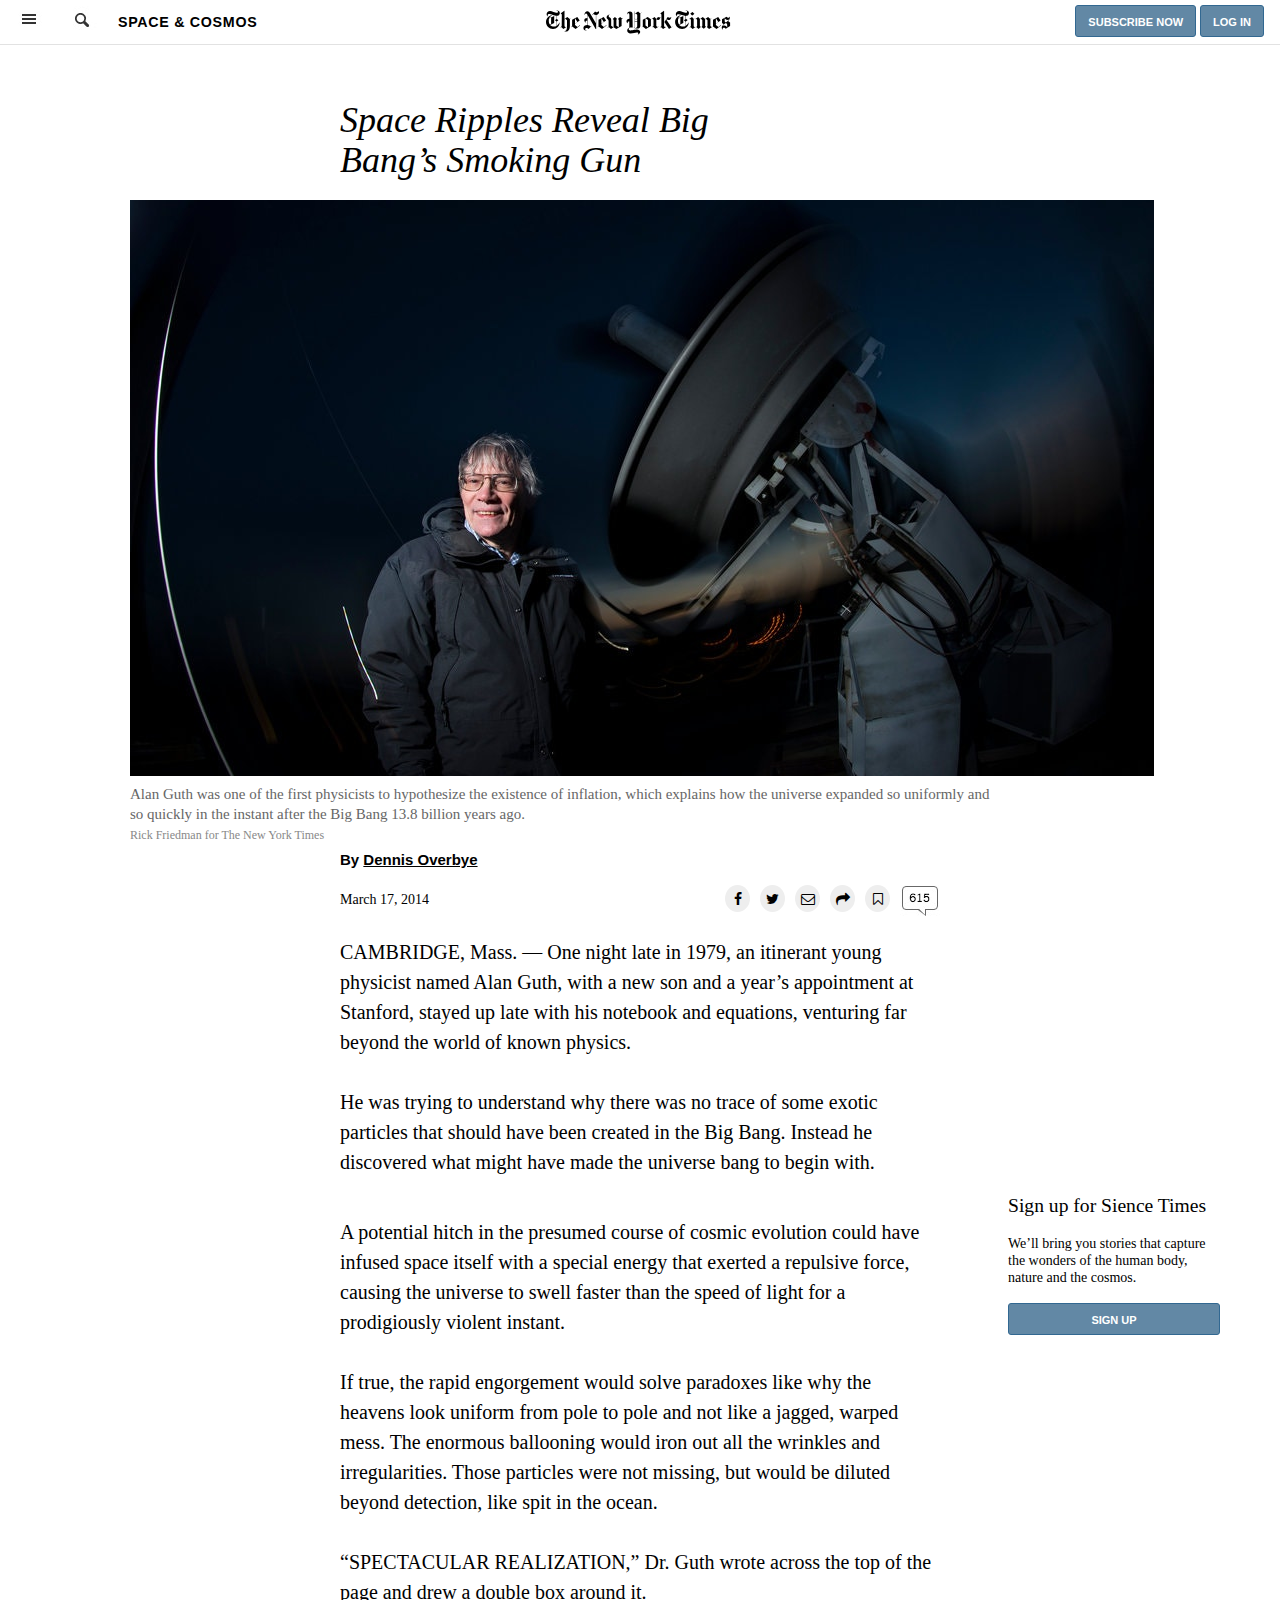
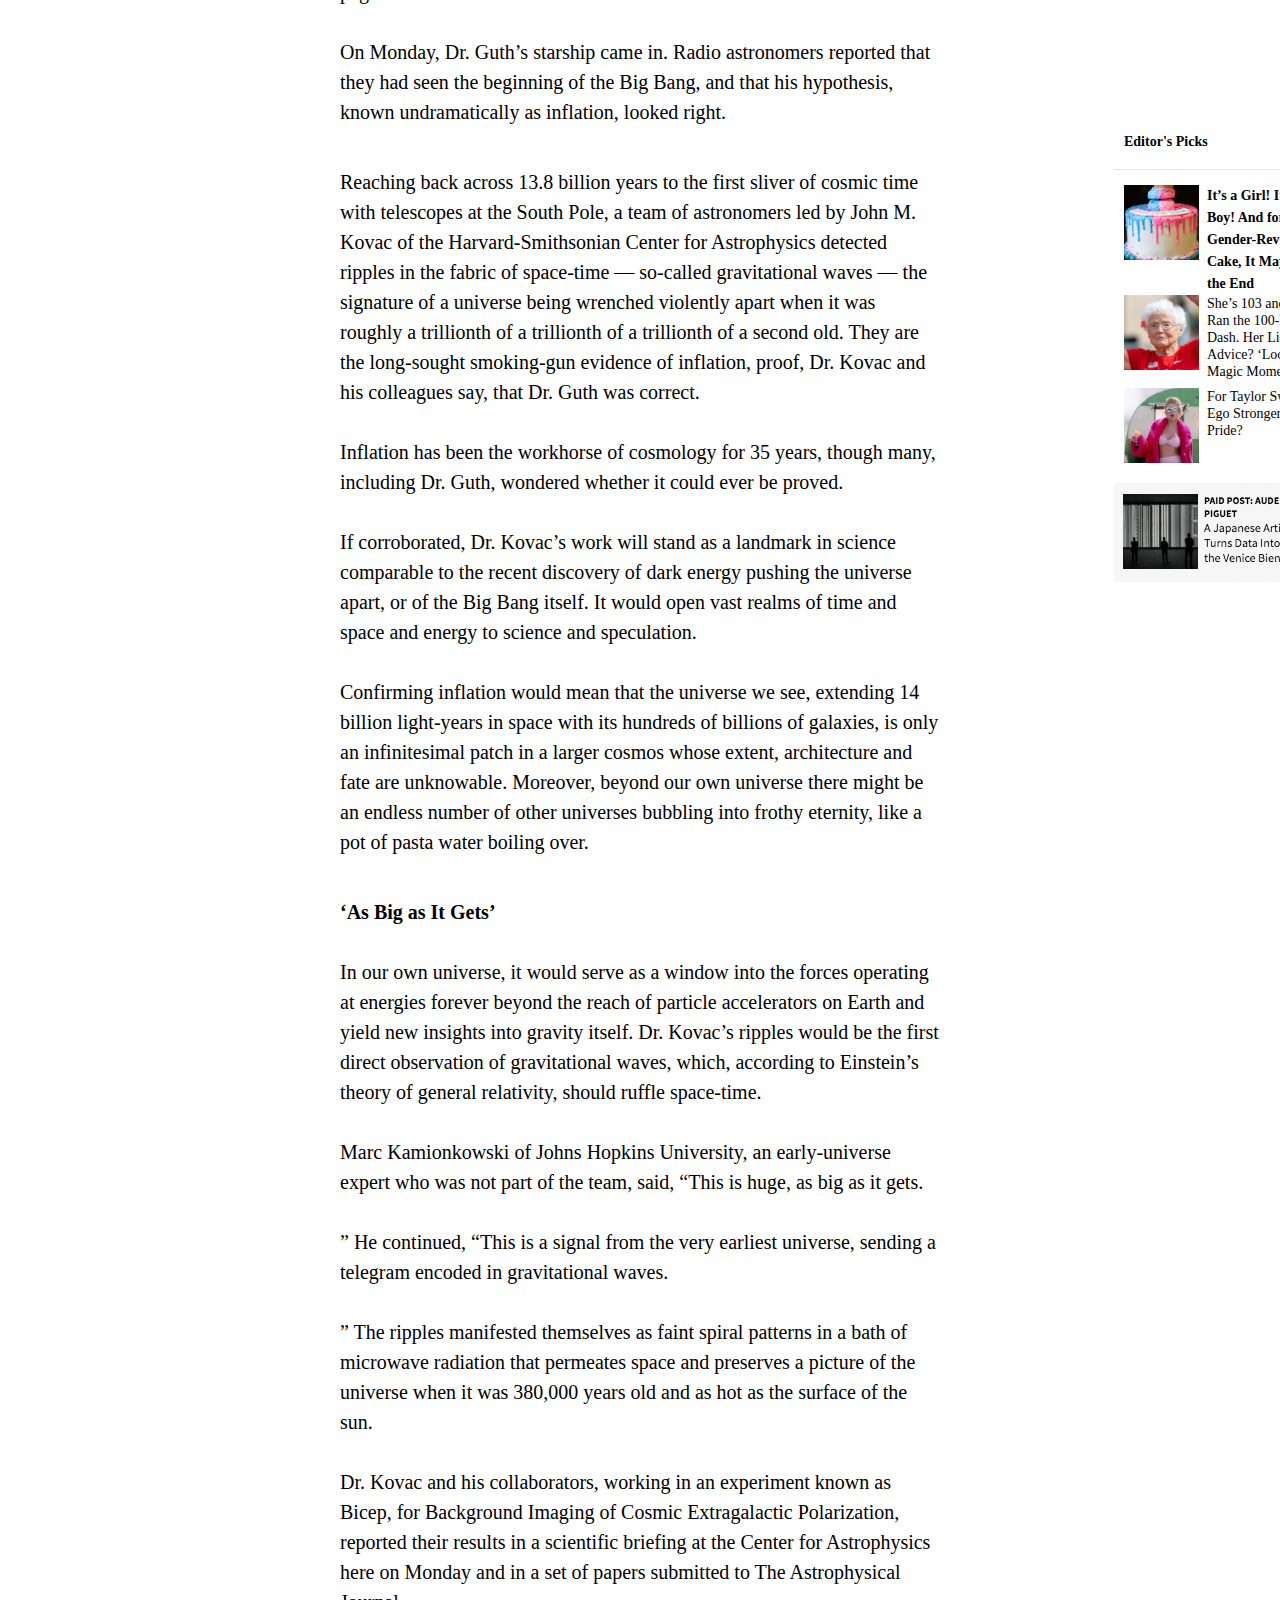
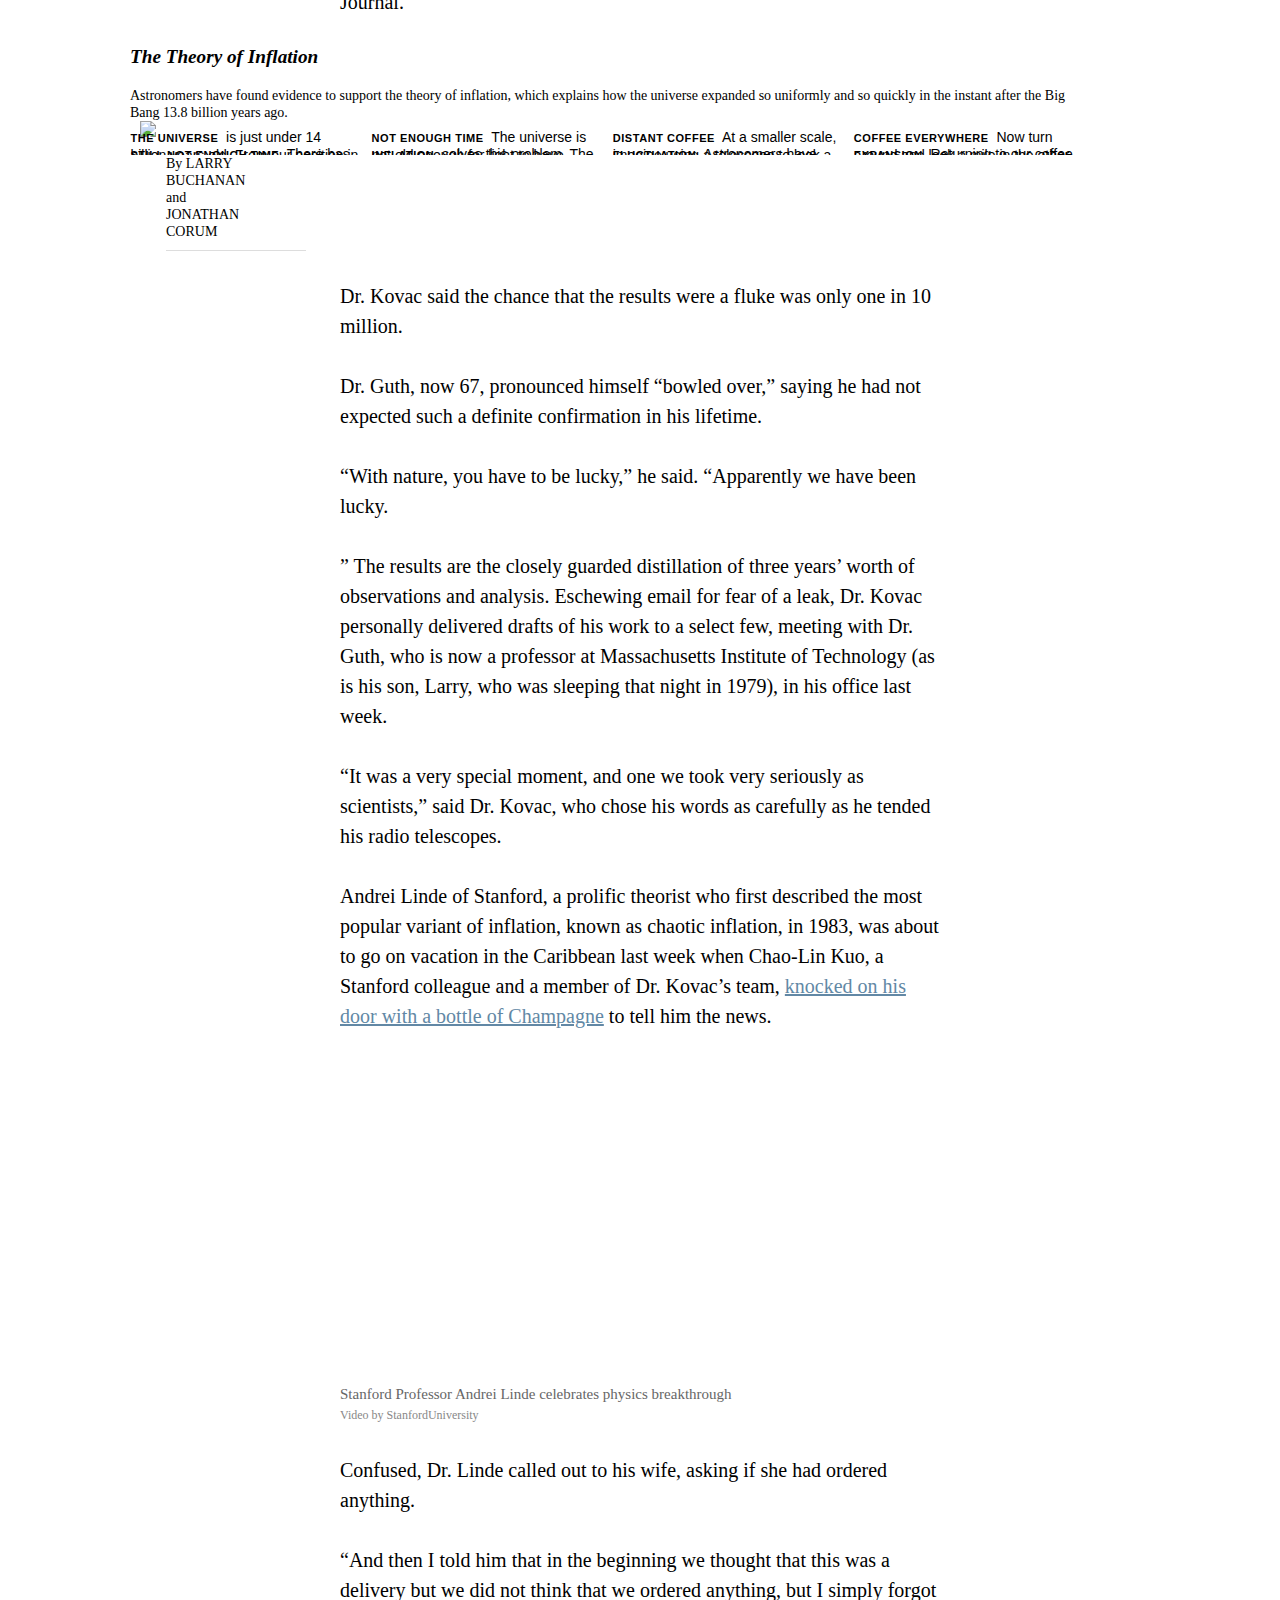
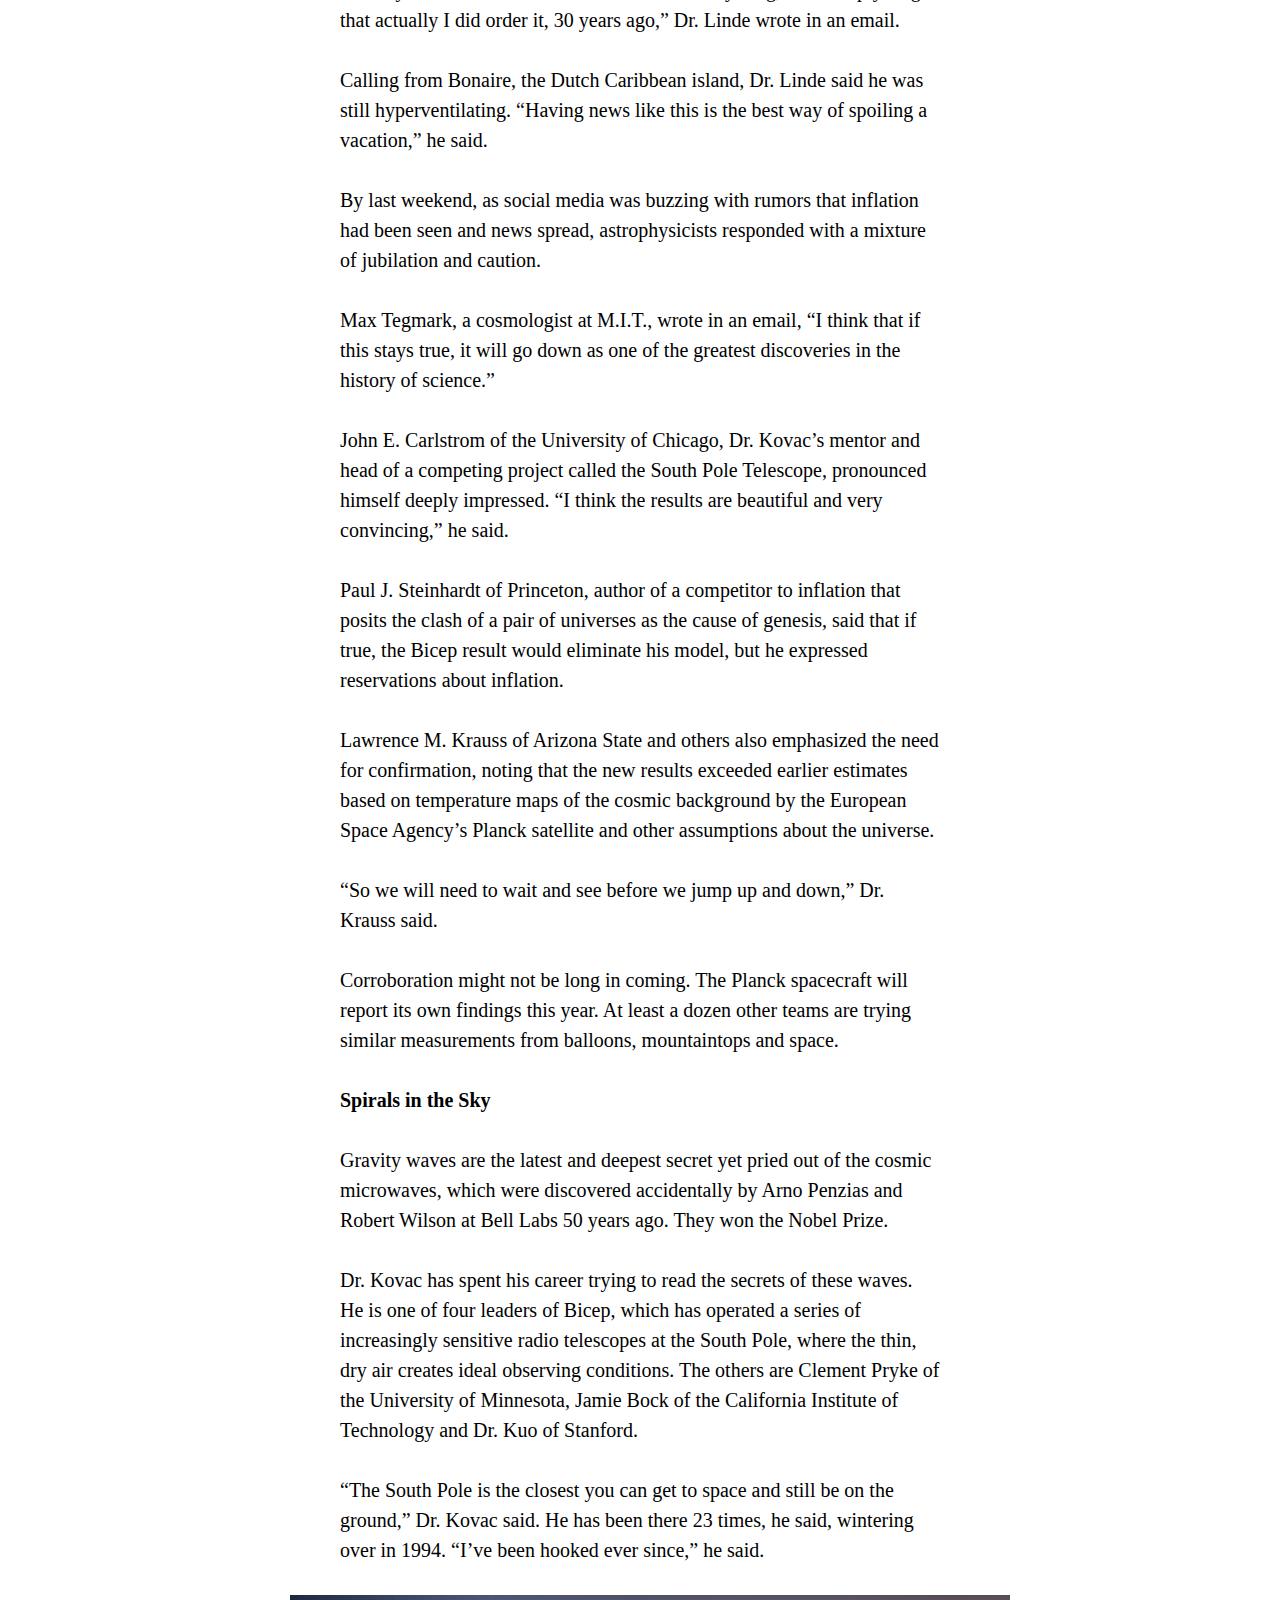
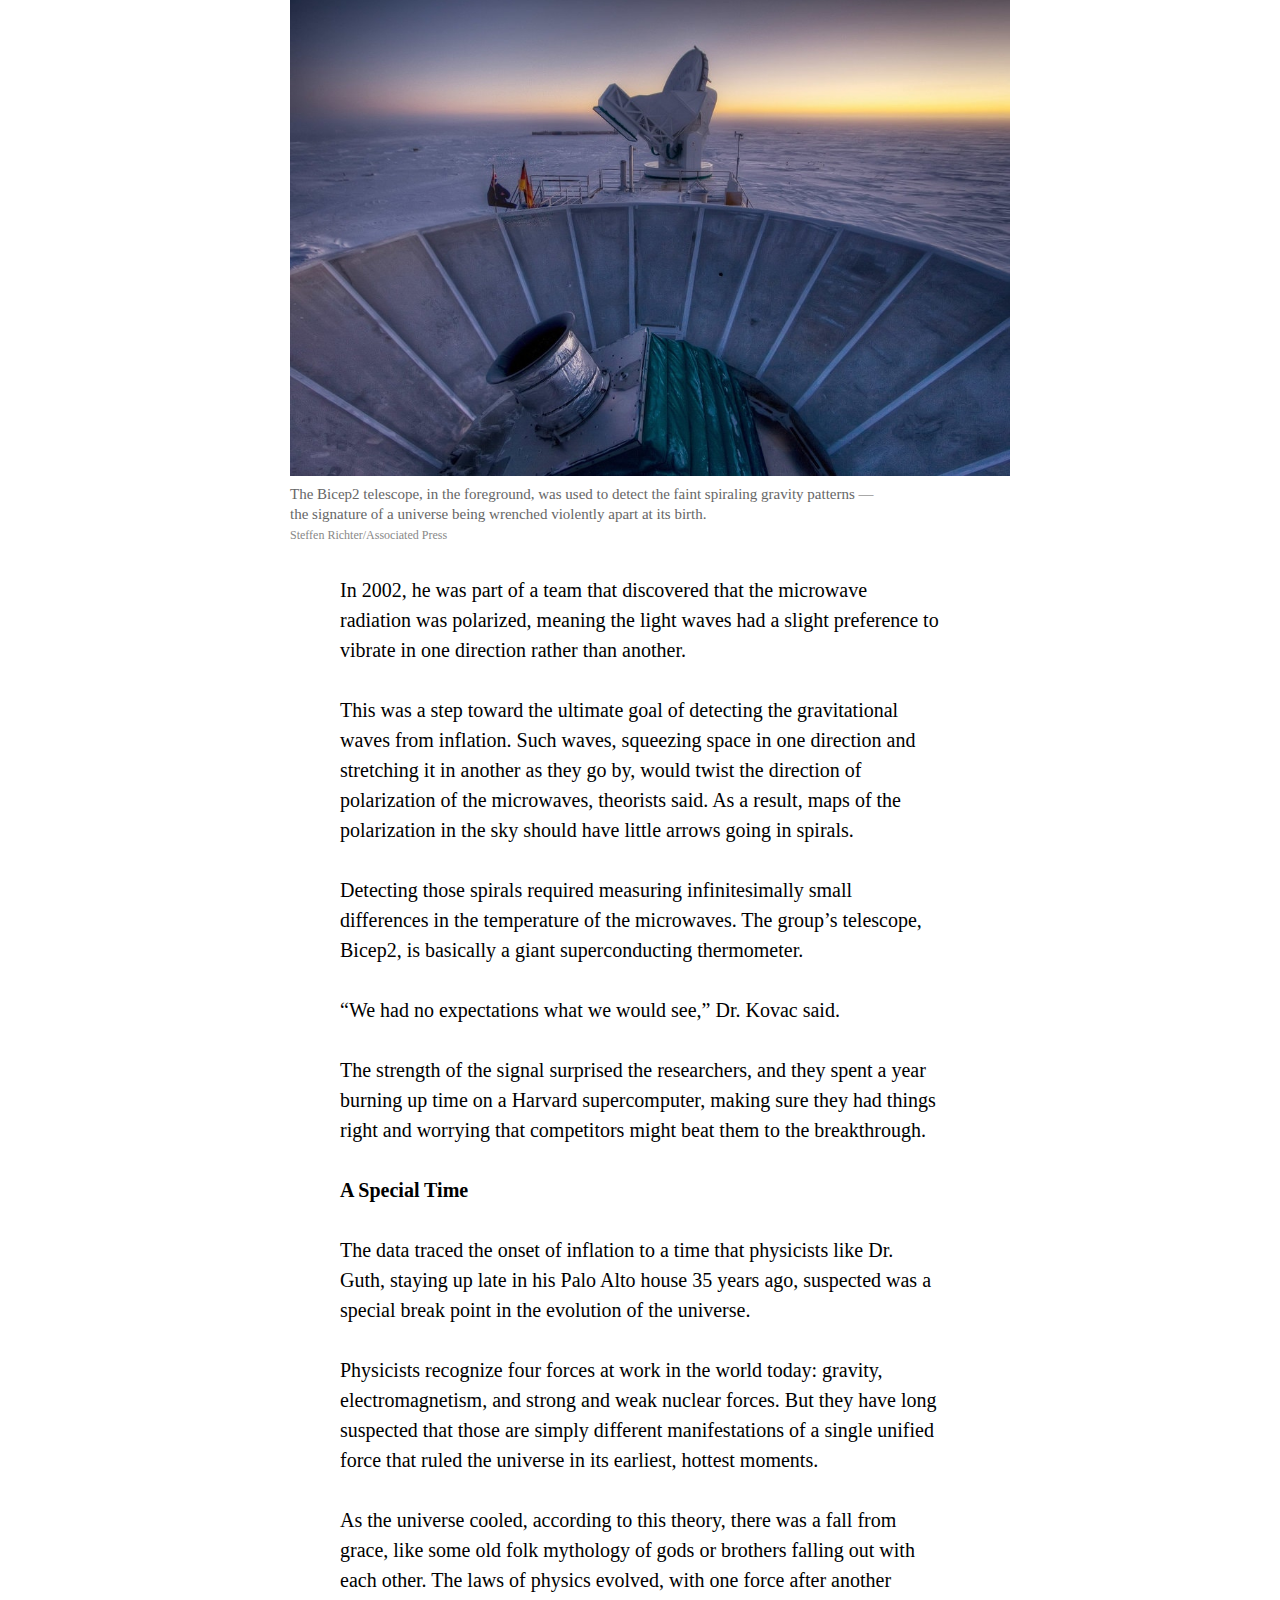
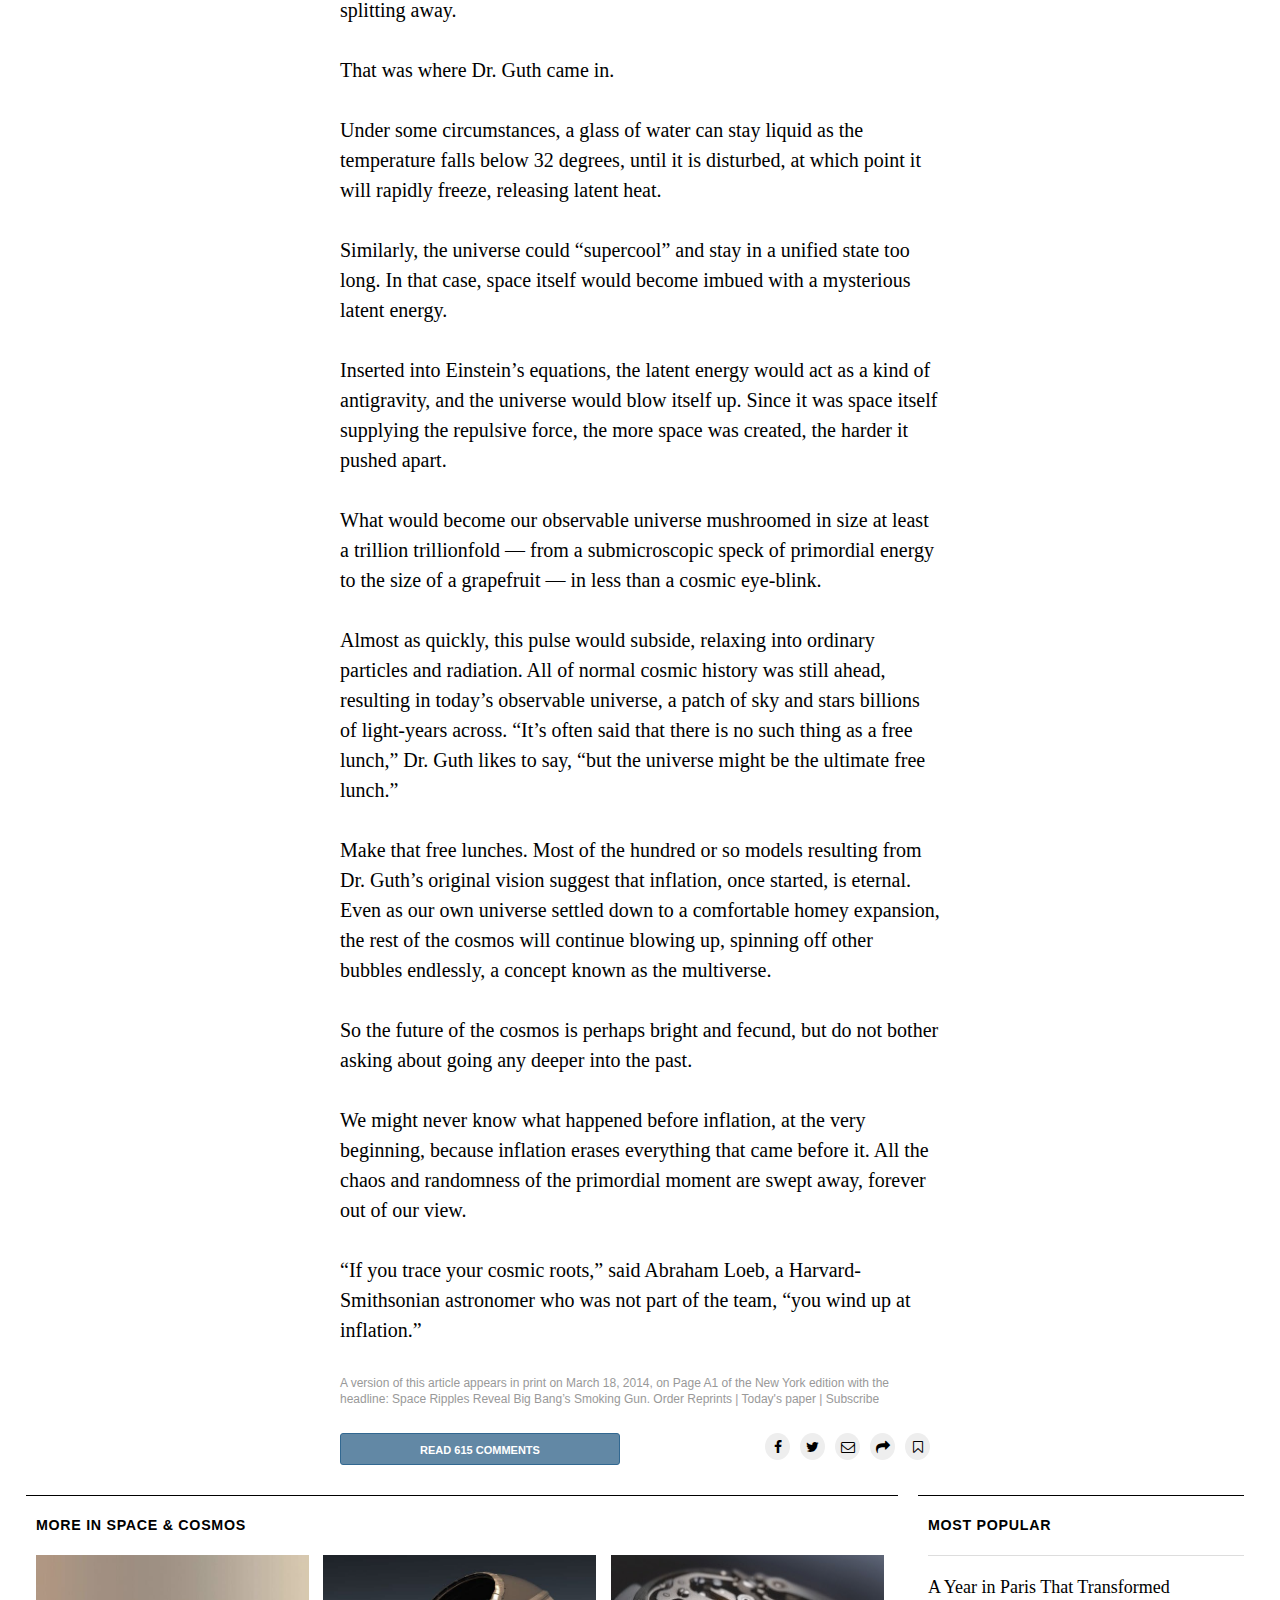
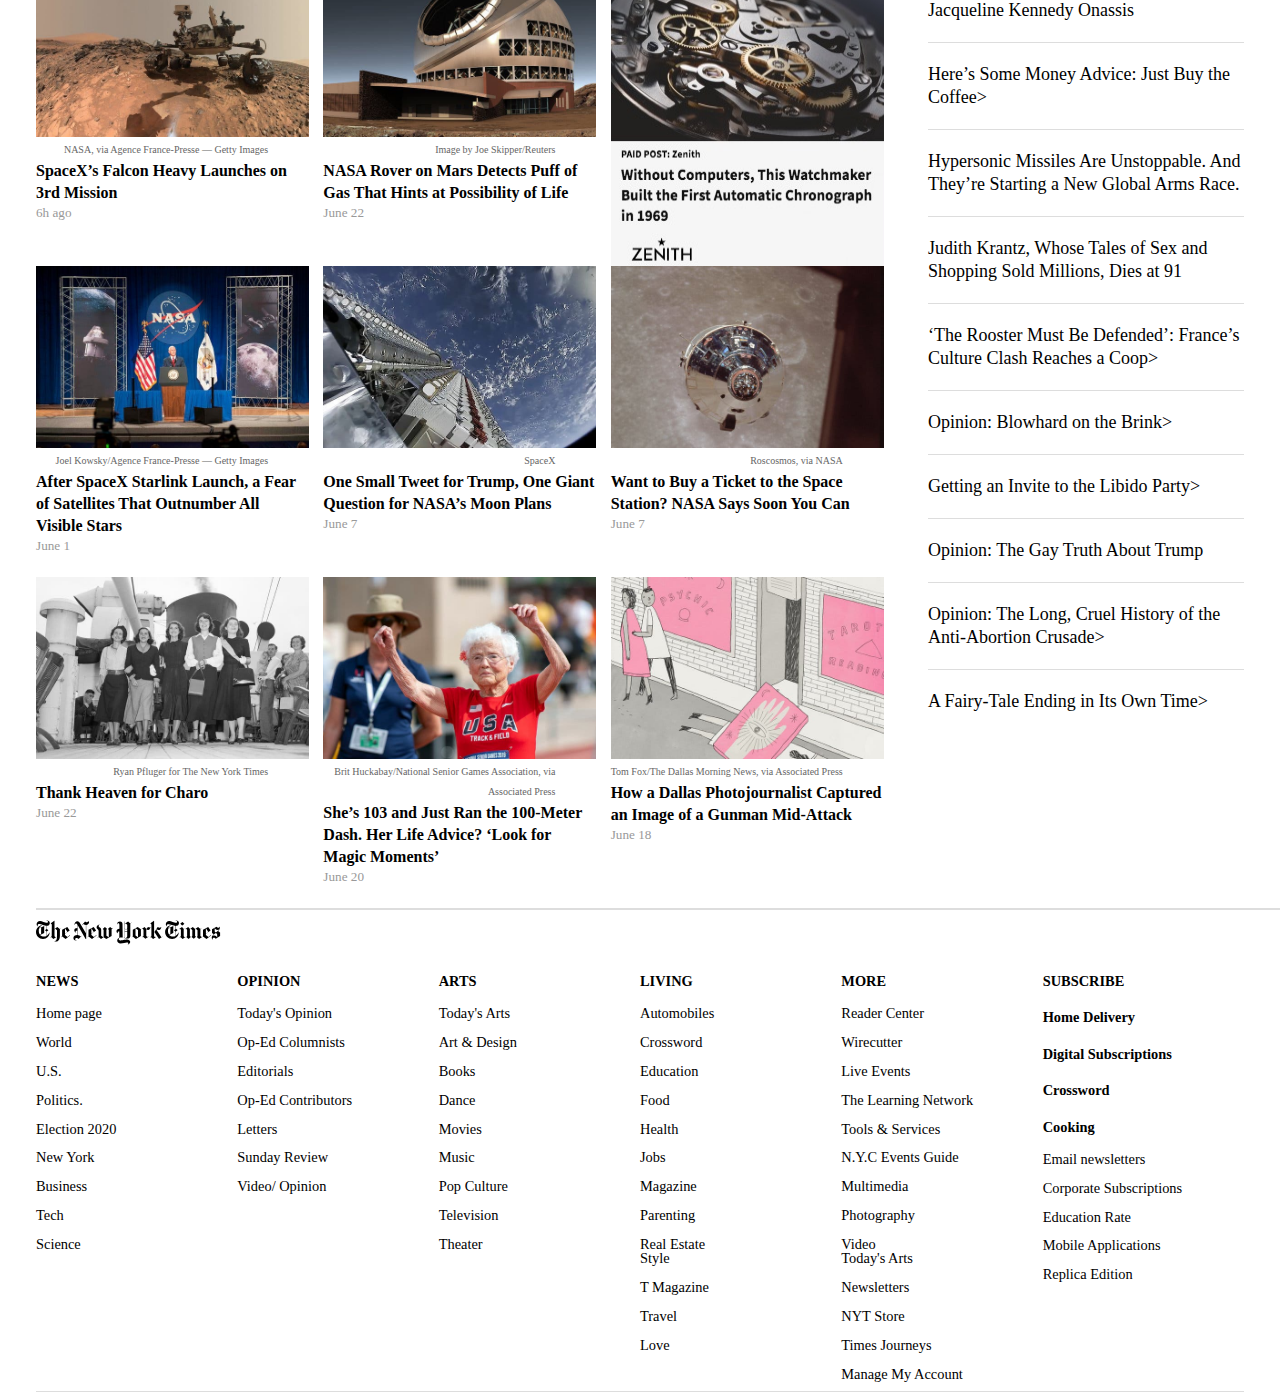
==== test.html @ f34ed0f8 "fixed footer links" ====
<!DOCTYPE html>
<html lang="en">
  <head>
    <meta charset="UTF-8" />
    <meta name="viewport" content="width=device-width, initial-scale=1.0" />
    <meta http-equiv="X-UA-Compatible" content="ie=edge" />
    <link rel="stylesheet" href="style/reset.css" />
    <link rel="stylesheet" href="style/style.css" />
    <link rel="stylesheet" href="https://stackpath.bootstrapcdn.com/font-awesome/4.7.0/css/font-awesome.min.css">
    <title>Space Ripples Reveal Big Bang’s Smoking Gun</title>
  </head>
  <body>
    <nav class="navbar sticky">
      <div class="left-links">
        <div class="burger">
          <a href="#"><img src="img/burger.jpg" alt=""/></a>
        </div>

        <div class="search">
          <a href="#"><img src="img/search.jpg" alt=""/></a>
        </div>
        <div class="category">
          <a
            href="https://www.nytimes.com/section/science/space"
            rel="noopener noreferrer"
            >Space & Cosmos</a
          >
        </div>
      </div>
      <div class="logo">
        <svg class="svg" xmlns="http://www.w3.org/2000/svg">
          <path
            d="M13.8 2.9c0-2-1.9-2.5-3.4-2.5v.3c.9 0 1.6.3 1.6 1 0 .4-.3 1-1.2 1-.7 0-2.2-.4-3.3-.8C6.2 1.4 5 1 4 1 2 1 .6 2.5.6 4.2c0 1.5 1.1 2 1.5 2.2l.1-.2c-.2-.2-.5-.4-.5-1 0-.4.4-1.1 1.4-1.1.9 0 2.1.4 3.7.9 1.4.4 2.9.7 3.7.8v3.1L9 10.2v.1l1.5 1.3v4.3c-.8.5-1.7.6-2.5.6-1.5 0-2.8-.4-3.9-1.6l4.1-2V6l-5 2.2C3.6 6.9 4.7 6 5.8 5.4l-.1-.3c-3 .8-5.7 3.6-5.7 7 0 4 3.3 7 7 7 4 0 6.6-3.2 6.6-6.5h-.2c-.6 1.3-1.5 2.5-2.6 3.1v-4.1l1.6-1.3v-.1l-1.6-1.3V5.8c1.5 0 3-1 3-2.9zm-8.7 11l-1.2.6c-.7-.9-1.1-2.1-1.1-3.8 0-.7 0-1.5.2-2.1l2.1-.9v6.2zm10.6 2.3l-1.3 1 .2.2.6-.5 2.2 2 3-2-.1-.2-.8.5-1-1V9.4l.8-.6 1.7 1.4v6.1c0 3.8-.8 4.4-2.5 5v.3c2.8.1 5.4-.8 5.4-5.7V9.3l.9-.7-.2-.2-.8.6-2.5-2.1L18.5 9V.8h-.2l-3.5 2.4v.2c.4.2 1 .4 1 1.5l-.1 11.3zM34 15.1L31.5 17 29 15v-1.2l4.7-3.2v-.1l-2.4-3.6-5.2 2.8v6.6l-1 .8.2.2.9-.7 3.4 2.5 4.5-3.6-.1-.4zm-5-1.7V8.5l.2-.1 2.2 3.5-2.4 1.5zM53.1 2c0-.3-.1-.6-.2-.9h-.2c-.3.8-.7 1.2-1.7 1.2-.9 0-1.5-.5-1.9-.9l-2.9 3.3.2.2 1-.9c.6.5 1.1.9 2.5 1v8.3L44 3.2c-.5-.8-1.2-1.9-2.6-1.9-1.6 0-3 1.4-2.8 3.6h.3c.1-.6.4-1.3 1.1-1.3.5 0 1 .5 1.3 1v3.3c-1.8 0-3 .8-3 2.3 0 .8.4 2 1.6 2.3v-.2c-.2-.2-.3-.4-.3-.7 0-.5.4-.9 1.1-.9h.5v4.2c-2.1 0-3.8 1.2-3.8 3.2 0 1.9 1.6 2.8 3.4 2.7v-.2c-1.1-.1-1.6-.6-1.6-1.3 0-.9.6-1.3 1.4-1.3.8 0 1.5.5 2 1.1l2.9-3.2-.2-.2-.7.8c-1.1-1-1.7-1.3-3-1.5V5l8 14h.6V5c1.5-.1 2.9-1.3 2.9-3zm7.3 13.1L57.9 17l-2.5-2v-1.2l4.7-3.2v-.1l-2.4-3.6-5.2 2.8v6.6l-1 .8.2.2.9-.7 3.4 2.5 4.5-3.6-.1-.4zm-5-1.7V8.5l.2-.1 2.2 3.5-2.4 1.5zM76.7 8l-.7.5-1.9-1.6-2.2 2 .9.9v7.5l-2.4-1.5V9.6l.8-.5-2.3-2.2-2.2 2 .9.9V17l-.3.2-2.1-1.5v-6c0-1.4-.7-1.8-1.5-2.3-.7-.5-1.1-.8-1.1-1.5 0-.6.6-.9.9-1.1v-.2c-.8 0-2.9.8-2.9 2.7 0 1 .5 1.4 1 1.9s1 .9 1 1.8v5.8l-1.1.8.2.2 1-.8 2.3 2 2.5-1.7 2.8 1.7 5.3-3.1V9.2l1.3-1-.2-.2zm18.6-5.5l-1 .9-2.2-2-3.3 2.4V1.6h-.3l.1 16.2c-.3 0-1.2-.2-1.9-.4l-.2-13.5c0-1-.7-2.4-2.5-2.4s-3 1.4-3 2.8h.3c.1-.6.4-1.1 1-1.1s1.1.4 1.1 1.7v3.9c-1.8.1-2.9 1.1-2.9 2.4 0 .8.4 2 1.6 2V13c-.4-.2-.5-.5-.5-.7 0-.6.5-.8 1.3-.8h.4v6.2c-1.5.5-2.1 1.6-2.1 2.8 0 1.7 1.3 2.9 3.3 2.9 1.4 0 2.6-.2 3.8-.5 1-.2 2.3-.5 2.9-.5.8 0 1.1.4 1.1.9 0 .7-.3 1-.7 1.1v.2c1.6-.3 2.6-1.3 2.6-2.8s-1.5-2.4-3.1-2.4c-.8 0-2.5.3-3.7.5-1.4.3-2.8.5-3.2.5-.7 0-1.5-.3-1.5-1.3 0-.8.7-1.5 2.4-1.5.9 0 2 .1 3.1.4 1.2.3 2.3.6 3.3.6 1.5 0 2.8-.5 2.8-2.6V3.7l1.2-1-.2-.2zm-4.1 6.1c-.3.3-.7.6-1.2.6s-1-.3-1.2-.6V4.2l1-.7 1.4 1.3v3.8zm0 3c-.2-.2-.7-.5-1.2-.5s-1 .3-1.2.5V9c.2.2.7.5 1.2.5s1-.3 1.2-.5v2.6zm0 4.7c0 .8-.5 1.6-1.6 1.6h-.8V12c.2-.2.7-.5 1.2-.5s.9.3 1.2.5v4.3zm13.7-7.1l-3.2-2.3-4.9 2.8v6.5l-1 .8.1.2.8-.6 3.2 2.4 5-3V9.2zm-5.4 6.3V8.3l2.5 1.8v7.1l-2.5-1.7zm14.9-8.4h-.2c-.3.2-.6.4-.9.4-.4 0-.9-.2-1.1-.5h-.2l-1.7 1.9-1.7-1.9-3 2 .1.2.8-.5 1 1.1v6.3l-1.3 1 .2.2.6-.5 2.4 2 3.1-2.1-.1-.2-.9.5-1.2-1V9c.5.5 1.1 1 1.8 1 1.4.1 2.2-1.3 2.3-2.9zm12 9.6L123 19l-4.6-7 3.3-5.1h.2c.4.4 1 .8 1.7.8s1.2-.4 1.5-.8h.2c-.1 2-1.5 3.2-2.5 3.2s-1.5-.5-2.1-.8l-.3.5 5 7.4 1-.6v.1zm-11-.5l-1.3 1 .2.2.6-.5 2.2 2 3-2-.2-.2-.8.5-1-1V.8h-.1l-3.6 2.4v.2c.4.2 1 .3 1 1.5v11.3zM143 2.9c0-2-1.9-2.5-3.4-2.5v.3c.9 0 1.6.3 1.6 1 0 .4-.3 1-1.2 1-.7 0-2.2-.4-3.3-.8-1.3-.4-2.5-.8-3.5-.8-2 0-3.4 1.5-3.4 3.2 0 1.5 1.1 2 1.5 2.2l.1-.2c-.3-.2-.6-.4-.6-1 0-.4.4-1.1 1.4-1.1.9 0 2.1.4 3.7.9 1.4.4 2.9.7 3.7.8V9l-1.5 1.3v.1l1.5 1.3V16c-.8.5-1.7.6-2.5.6-1.5 0-2.8-.4-3.9-1.6l4.1-2V6l-5 2.2c.5-1.3 1.6-2.2 2.6-2.9l-.1-.2c-3 .8-5.7 3.5-5.7 6.9 0 4 3.3 7 7 7 4 0 6.6-3.2 6.6-6.5h-.2c-.6 1.3-1.5 2.5-2.6 3.1v-4.1l1.6-1.3v-.1L140 8.8v-3c1.5 0 3-1 3-2.9zm-8.7 11l-1.2.6c-.7-.9-1.1-2.1-1.1-3.8 0-.7.1-1.5.3-2.1l2.1-.9-.1 6.2zm12.2-12h-.1l-2 1.7v.1l1.7 1.9h.2l2-1.7v-.1l-1.8-1.9zm3 14.8l-.8.5-1-1V9.3l1-.7-.2-.2-.7.6-1.8-2.1-2.9 2 .2.3.7-.5.9 1.1v6.5l-1.3 1 .1.2.7-.5 2.2 2 3-2-.1-.3zm16.7-.1l-.7.5-1.1-1V9.3l1-.8-.2-.2-.8.7-2.3-2.1-3 2.1-2.3-2.1L154 9l-1.8-2.1-2.9 2 .1.3.7-.5 1 1.1v6.5l-.8.8 2.3 1.9 2.2-2-.9-.9V9.3l.9-.6 1.5 1.4v6l-.8.8 2.3 1.9 2.2-2-.9-.9V9.3l.8-.5 1.6 1.4v6l-.7.7 2.3 2.1 3.1-2.1v-.3zm8.7-1.5l-2.5 1.9-2.5-2v-1.2l4.7-3.2v-.1l-2.4-3.6-5.2 2.8v6.8l3.5 2.5 4.5-3.6-.1-.3zm-5-1.7V8.5l.2-.1 2.2 3.5-2.4 1.5zm14.1-.9l-1.9-1.5c1.3-1.1 1.8-2.6 1.8-3.6v-.6h-.2c-.2.5-.6 1-1.4 1-.8 0-1.3-.4-1.8-1L176 9.3v3.6l1.7 1.3c-1.7 1.5-2 2.5-2 3.3 0 1 .5 1.7 1.3 2l.1-.2c-.2-.2-.4-.3-.4-.8 0-.3.4-.8 1.2-.8 1 0 1.6.7 1.9 1l4.3-2.6v-3.6h-.1zm-1.1-3c-.7 1.2-2.2 2.4-3.1 3l-1.1-.9V8.1c.4 1 1.5 1.8 2.6 1.8.7 0 1.1-.1 1.6-.4zm-1.7 8c-.5-1.1-1.7-1.9-2.9-1.9-.3 0-1.1 0-1.9.5.5-.8 1.8-2.2 3.5-3.2l1.2 1 .1 3.6z"
          ></path>
        </svg>
      </div>
      <div class="nav-btn">
        <button class="css-1bnx">Subscribe Now</button>
        <button class="css-1bnx">Log in</button>
      </div>
    </nav>

    <section class="article">
      <div class="left-col"></div>
      <div class="article-body">
        <h1 id="title">
          <span>Space Ripples Reveal</span>
          <span>Big Bang’s Smoking Gun</span>
        </h1>
        <div class="pict">
          <img
            src="img/18cosmos-jumbo.jpg"
            alt="Alan Guth was one of the first physicists to hypothesize the existence of inflation, which explains how the universe expanded so uniformly and so quickly in the instant after the Big Bang 13.8 billion years ago."
          />
          <figcaption>
            <span
              >Alan Guth was one of the first physicists to hypothesize the
              existence of inflation, which explains how the universe expanded
              so uniformly and so quickly in the instant after the Big Bang 13.8
              billion years ago.</span
            >
            <span class="copyright">Rick Friedman for The New York Times</span>
          </figcaption>
        </div>
        <div class="info">
          <div class="author">By <a href="#" id="dennis">Dennis Overbye</a></div>
  <div class="date-social">
    <div>March 17, 2014</div>
    <div class="fa fa-facebook"></div>
    <div class="fa fa-twitter"></div>
    <div class="fa fa-envelope-o"></div>
    <div class="fa fa-share"></div>
    <div class="fa fa-bookmark-o"></div>
    <div><img src="img/comments.jpg" alt="comments"></div>
  </div>
<!-- <br> -->
        </div>
        <p>
          CAMBRIDGE, Mass. — One night late in 1979, an itinerant young
          physicist named Alan Guth, with a new son and a year’s appointment at
          Stanford, stayed up late with his notebook and equations, venturing
          far beyond the world of known physics.
        </p>
        <br />
        <p>
            He was trying to understand why there was no trace of some exotic
            particles that should have been created in the Big Bang. Instead he
            discovered what might have made the universe bang to begin with. </p>
</div>
<div class="right-col"></div>
  <!-- next row -->
<div class="left-col row1"></div>
<div class="article-body row1">
   <p>A
    potential hitch in the presumed course of cosmic evolution could have
    infused space itself with a special energy that exerted a repulsive
    force, causing the universe to swell faster than the speed of light
    for a prodigiously violent instant.
  </p>
  <br />
  <p>
    If true, the rapid engorgement would solve paradoxes like why the
    heavens look uniform from pole to pole and not like a jagged, warped
    mess. The enormous ballooning would iron out all the wrinkles and
    irregularities. Those particles were not missing, but would be diluted
    beyond detection, like spit in the ocean.
  </p>
  <br />
  <p>
    “SPECTACULAR REALIZATION,” Dr. Guth wrote across the top of the page
    and drew a double box around it.
  </p>
  <br />
  <p>
    On Monday, Dr. Guth’s starship came in. Radio astronomers reported
    that they had seen the beginning of the Big Bang, and that his
    hypothesis, known undramatically as inflation, looked right.
  </p>        
</div>
<div class="right-col row1">
  <div class="sign">
    <h2>Sign up for Sience Times</h2>
    <p>We’ll bring you stories that capture the wonders of the human body, nature and the cosmos.</p>
    <br>
    <button class="css-1bnx">Sign Up</button>
  </div>

</div>
 <!-- next row  -->
<div class="left-col row2"></div>
<div class="article-body row2"><p>
    Reaching back across 13.8 billion years to the first sliver of cosmic
    time with telescopes at the South Pole, a team of astronomers led by
    John M. Kovac of the Harvard-Smithsonian Center for Astrophysics
    detected ripples in the fabric of space-time — so-called gravitational
    waves — the signature of a universe being wrenched violently apart
    when it was roughly a trillionth of a trillionth of a trillionth of a
    second old. They are the long-sought smoking-gun evidence of
    inflation, proof, Dr. Kovac and his colleagues say, that Dr. Guth was
    correct.
  </p>
  <br />
  <p>
    Inflation has been the workhorse of cosmology for 35 years, though
    many, including Dr. Guth, wondered whether it could ever be proved.
  </p>
  <br />
  <p>
    If corroborated, Dr. Kovac’s work will stand as a landmark in science
    comparable to the recent discovery of dark energy pushing the universe
    apart, or of the Big Bang itself. It would open vast realms of time
    and space and energy to science and speculation.
  </p>
  <br />
  <p>
    Confirming inflation would mean that the universe we see, extending 14
    billion light-years in space with its hundreds of billions of
    galaxies, is only an infinitesimal patch in a larger cosmos whose
    extent, architecture and fate are unknowable. Moreover, beyond our own
    universe there might be an endless number of other universes bubbling
    into frothy eternity, like a pot of pasta water boiling over.
  </p>
  
</div>
  <div class="right-col row2">
    <div class="picks">
      <div class="editor">Editor's Picks</div>
      <div class="story"><img src="img/cake.webp" alt="a red and blue cake" width="75px" > <h3> It’s a Girl! It’s a Boy! And for the Gender-Reveal Cake, It May Be the End</h3></div>
      <div class="story"> <img src="img/runner.webp" alt="103 year old it's real a lady" width="75px"> She’s 103 and Just Ran the 100-Meter Dash. Her Life Advice? ‘Look for Magic Moments’ </div>
      <div class="story"><img src="img/calmdown.webp" alt="Taylor Shift nacked" width="75px">For Taylor Swift, Is Ego Stronger Than Pride? </div>
      <div class="paid"><img src="img/paid.jpg" alt="paid advertisement"></div>
    </div>
  </div>
  <!-- next row  -->
  <div class="left-col row3"></div>
  <div class="article-body row3">
      <p><strong class="ibn">‘As Big as It Gets’</strong></p>
      <br />
      <p>
        In our own universe, it would serve as a window into the forces
        operating at energies forever beyond the reach of particle
        accelerators on Earth and yield new insights into gravity itself. Dr.
        Kovac’s ripples would be the first direct observation of gravitational
        waves, which, according to Einstein’s theory of general relativity,
        should ruffle space-time.
      </p>
      <br />
      <p>
        Marc Kamionkowski of Johns Hopkins University, an early-universe
        expert who was not part of the team, said, “This is huge, as big as it
        gets.
      </p>
      <br />
      <p>
        ” He continued, “This is a signal from the very earliest universe,
        sending a telegram encoded in gravitational waves.
      </p>
      <br />
      <p>
        ” The ripples manifested themselves as faint spiral patterns in a bath
        of microwave radiation that permeates space and preserves a picture of
        the universe when it was 380,000 years old and as hot as the surface
        of the sun.
      </p>
      <br />
      <p>
        Dr. Kovac and his collaborators, working in an experiment known as
        Bicep, for Background Imaging of Cosmic Extragalactic Polarization,
        reported their results in a scientific briefing at the Center for
        Astrophysics here on Monday and in a set of papers submitted to The
        Astrophysical Journal.
      </p>
      <br />
      <div id="shell" class="shell">
          <main id="main" class="main" role="main">
            <article id="story" class="story interactive theme-interactive theme-main interactive-embedded">
              <header class="story-header interactive-header">
                <div class="story-meta">
                  <h1 class="story-heading interactive-headline" itemprop="headline">The Theory of Inflation</h1>
                  <div class="story-meta-footer interactive-meta-footer">
                    <p class="interactive-leadin summary">
                      <span class="summary-text">Astronomers have found evidence to support the theory of inflation, which explains how the universe expanded so uniformly and so quickly in the instant after the Big Bang 13.8 billion years ago.</span>
                    </p>
                  </div>
                </div>
              </header>
              
              <div id="theory-of-inflation" class="interactive-graphic"><!-- Generated by ai2html v0.46 - inflation - 0326-1422 -->
    <link rel="stylesheet" href="https://static01.nyt.com/newsgraphics/2014/03/18/theory-of-inflation/1ebaa1b972edda0f407fbaa0e010f6b50fb6792e/resizerStyle.css">
    <!-- Custom CSS blocks -->
    <style type="text/css" media="screen,print">
      /* Custom CSS block 1 */
      
      .g-sc { font-size: 11px; font-weight: bold; letter-spacing: .05em; }
    </style>
    
    
    <!-- Artboard: 945 -->
    <div id="g-inflation-945-0" class="g-show-large g-show-xlarge" style="display: block;">
      <style type="text/css" media="screen,print">
        #g-inflation-945-0{
          position:relative;
          overflow:hidden;
          width:945px;
        }
        .g-aiAbs{
          position:absolute;
        }
        .g-aiImg{
          display:block;
        }
        #g-inflation-945-0 p{
          font-family:arial,helvetica,sans-serif;
          font-size:13px;
          line-height:18px;
          margin:0;
        }
        #g-inflation-945-0 .g-aiPstyle0 {
          font-family:nyt-franklin,arial,helvetica,sans-serif;
          font-size:14px;
          line-height:17px;
          font-weight:300;
          color:#000000;
        }
      </style>
      <div id="g-inflation-945-0-graphic">
        <img id="g-ai0" class="g-aiImg" src="https://static01.nyt.com/newsgraphics/2014/03/18/theory-of-inflation/1ebaa1b972edda0f407fbaa0e010f6b50fb6792e/inflation-945.png" width="100%">
        <div id="g-ai1" class="g-type g-aiAbs" style="top:24.8264%;left:0.0436%;width:228px;">
          <p class="g-aiPstyle0"><span class="g-sc">THE UNIVERSE</span>&nbsp; is just under 14 billion years old. From our position in the Milky Way galaxy, we can observe a sphere that is now about 92 billion light-years across. But there's a mystery. Wherever we look, the universe has an even temperature.</p>
        </div>
        <div id="g-ai2" class="g-type g-aiAbs" style="top:24.8264%;left:25.5619%;width:228px;">
          <p class="g-aiPstyle0"><span class="g-sc">NOT ENOUGH TIME</span>&nbsp; The universe is not old enough for light to have traveled the vast distance from one side of the universe to the other, and there has not been enough time for scattered patches of hot and cold to mix into an even temperature.</p>
        </div>
        <div id="g-ai3" class="g-type g-aiAbs" style="top:24.8264%;left:51.0800%;width:228px;">
          <p class="g-aiPstyle0"><span class="g-sc">DISTANT COFFEE</span>&nbsp; At a smaller scale, imagine using a telescope to look a mile in one direction. You see a coffee cup, and from the amount of steam, you can estimate its temperature and how much it has cooled. </p>
        </div>
        <div id="g-ai4" class="g-type g-aiAbs" style="top:24.8264%;left:76.5982%;width:228px;">
          <p class="g-aiPstyle0"><span class="g-sc">COFFEE EVERYWHERE</span>&nbsp; Now turn around and look a mile in the other direction. You see a similar coffee cup, at exactly the same temperature. Coincidence? Maybe. But if you see a similar cup in every direction, you might want to look for another explanation.</p>
        </div>
        <div id="g-ai5" class="g-type g-aiAbs" style="top:73.4375%;left:0.0436%;width:228px;">
          <p class="g-aiPstyle0"><span class="g-sc">STILL NOT ENOUGH TIME</span>&nbsp; There has not been enough time to carry coffee cups from place to place before they get cold. But if all the coffee cups were somehow filled from a single coffee pot, all at the same time, that might explain their even temperature.</p>
        </div>
        <div id="g-ai6" class="g-type g-aiAbs" style="top:73.4375%;left:25.5619%;width:228px;">
          <p class="g-aiPstyle0"><span class="g-sc">INFLATION</span>&nbsp; solves this problem. The theory proposes that, less than a trillionth of a second after the Big Bang, the universe expanded faster than the speed of light. Tiny ripples in the violently expanding energy field eventually grew into the large-scale structures of the universe.</p>
        </div>
        <div id="g-ai7" class="g-type g-aiAbs" style="top:73.4375%;left:51.0800%;width:228px;">
          <p class="g-aiPstyle0"><span class="g-sc">FLUCTUATION</span>&nbsp; Astronomers have now detected evidence of these ancient fluctuations in swirls of polarized light in the cosmic background radiation, which is energy left over from the early universe. These are gravitational waves predicted by Einstein.</p>
        </div>
        <div id="g-ai8" class="g-type g-aiAbs" style="top:73.4375%;left:76.5982%;width:228px;">
          <p class="g-aiPstyle0"><span class="g-sc">EXPANSION</span>&nbsp; Returning to our coffee, imagine a single, central pot expanding faster than light and cooling to an even temperature as it expands. That is something like inflation. And the structure of the universe mirrors the froth and foam of the original pot.</p>
        </div>
      </div>
    </div>
    
    <!-- Artboard: 720 -->
    <div id="g-inflation-720-1" class="g-show-medium" style="display: none;">
      <style type="text/css" media="screen,print">
        #g-inflation-720-1{
          position:relative;
          overflow:hidden;
          width:720px;
        }
        .g-aiAbs{
          position:absolute;
        }
        .g-aiImg{
          display:block;
        }
        #g-inflation-720-1 p{
          font-family:arial,helvetica,sans-serif;
          font-size:13px;
          line-height:18px;
          margin:0;
        }
        #g-inflation-720-1 .g-aiPstyle0 {
          font-family:nyt-franklin,arial,helvetica,sans-serif;
          font-size:14px;
          line-height:17px;
          font-weight:300;
          color:#000000;
        }
      </style>
      <div id="g-inflation-720-1-graphic">
        <img id="g-ai0" class="g-aiImg" src="https://static01.nyt.com/newsgraphics/2014/03/18/theory-of-inflation/1ebaa1b972edda0f407fbaa0e010f6b50fb6792e/inflation-720.png" width="100%">
        <div id="g-ai1" class="g-type_copy g-aiAbs" style="top:18.0556%;left:0.2544%;width:173px;">
          <p class="g-aiPstyle0"><span class="g-sc">THE UNIVERSE</span>&nbsp; is just under 14 billion years old. From our position in the Milky Way galaxy, we can observe a sphere that is now about 92 billion light-years across. But there's a mystery. Wherever we look, the universe has an even temperature.</p>
        </div>
        <div id="g-ai2" class="g-type_copy g-aiAbs" style="top:18.0556%;left:25.7029%;width:173px;">
          <p class="g-aiPstyle0"><span class="g-sc">NOT ENOUGH TIME</span>&nbsp; The universe is not old enough for light to have traveled the vast distance from one side of the universe to the other, and there has not been enough time for scattered patches of hot and cold to mix into an even temperature.</p>
        </div>
        <div id="g-ai3" class="g-type_copy g-aiAbs" style="top:18.0556%;left:51.1511%;width:173px;">
          <p class="g-aiPstyle0"><span class="g-sc">DISTANT COFFEE</span>&nbsp; At a smaller scale, imagine using a telescope to look a mile in one direction. You see a coffee cup, and from the amount of steam, you can estimate its temperature and how much it has cooled. </p>
        </div>
        <div id="g-ai4" class="g-type_copy g-aiAbs" style="top:18.0556%;left:76.5995%;width:173px;">
          <p class="g-aiPstyle0"><span class="g-sc">COFFEE EVERYWHERE</span>&nbsp; Now turn around and look a mile in the other direction. You see a similar coffee cup, at exactly the same temperature. Coincidence? Maybe. But if you see a similar cup in every direction, you might want to look for another explanation.</p>
        </div>
        <div id="g-ai5" class="g-type_copy g-aiAbs" style="top:65.8951%;left:0.2544%;width:173px;">
          <p class="g-aiPstyle0"><span class="g-sc">STILL NOT ENOUGH TIME</span>&nbsp; There has not been enough time to carry coffee cups from place to place before they get cold. But if all the coffee cups were somehow filled from a single coffee pot, all at the same time, that might explain their even temperature.</p>
        </div>
        <div id="g-ai6" class="g-type_copy g-aiAbs" style="top:65.8951%;left:25.7029%;width:173px;">
          <p class="g-aiPstyle0"><span class="g-sc">INFLATION</span>&nbsp; solves this problem. The theory proposes that, less than a trillionth of a second after the Big Bang, the universe expanded faster than the speed of light. Tiny ripples in the violently expanding energy field eventually grew into the large-scale structures of the universe.</p>
        </div>
        <div id="g-ai7" class="g-type_copy g-aiAbs" style="top:65.8951%;left:51.1511%;width:173px;">
          <p class="g-aiPstyle0"><span class="g-sc">FLUCTUATION</span>&nbsp; Astronomers have now detected evidence of these ancient fluctuations in swirls of polarized light in the cosmic background radiation, which is energy left over from the early universe. These are gravitational waves predicted by Einstein.</p>
        </div>
        <div id="g-ai8" class="g-type_copy g-aiAbs" style="top:65.8951%;left:76.5995%;width:173px;">
          <p class="g-aiPstyle0"><span class="g-sc">EXPANSION</span>&nbsp; Returning to our coffee, imagine a single, central pot expanding faster than light and cooling to an even temperature as it expands. That is something like inflation. And the structure of the universe mirrors the froth and foam of the original pot.</p>
        </div>
      </div>
    </div>
    
    
    <script src="https://static01.nyt.com/newsgraphics/2014/03/18/theory-of-inflation/1ebaa1b972edda0f407fbaa0e010f6b50fb6792e/resizerScript.js"></script>
    <!-- End ai2html - inflation - 0326-1422 -->
    <!-- Pipeline: 1ebaa1b972edda0f407fbaa0e010f6b50fb6792e --></div>
              
              <footer class="story-footer">
                
                
                <div class="story-info interactive-credit"><p>By LARRY BUCHANAN and JONATHAN CORUM</p></div>
                
                
              </footer>
            </article>
            <div class="search-overlay"></div>
          </main>
        </div>
      
      <p>
        <br />
        Dr. Kovac said the chance that the results were a fluke was only one
        in 10 million.
      </p>
      <br />
      <p>
        Dr. Guth, now 67, pronounced himself “bowled over,” saying he had not
        expected such a definite confirmation in his lifetime.
      </p>
      <br />
      <p>
        “With nature, you have to be lucky,” he said. “Apparently we have been
        lucky.
      </p>
      <br />
      <p>
        ” The results are the closely guarded distillation of three years’
        worth of observations and analysis. Eschewing email for fear of a
        leak, Dr. Kovac personally delivered drafts of his work to a select
        few, meeting with Dr. Guth, who is now a professor at Massachusetts
        Institute of Technology (as is his son, Larry, who was sleeping that
        night in 1979), in his office last week.
      </p>
      <br />
      <p>
        “It was a very special moment, and one we took very seriously as
        scientists,” said Dr. Kovac, who chose his words as carefully as he
        tended his radio telescopes.
      </p>
      <br />
      <p>
        Andrei Linde of Stanford, a prolific theorist who first described the
        most popular variant of inflation, known as chaotic inflation, in
        1983, was about to go on vacation in the Caribbean last week when
        Chao-Lin Kuo, a Stanford colleague and a member of Dr. Kovac’s team,
        <a href="#">knocked on his door with a bottle of Champagne</a> to tell
        him the news.
      </p>
      <br />
      <iframe width="560" height="315" src="https://www.youtube.com/embed/ZlfIVEy_YOA" frameborder="0" allow="accelerometer; autoplay; encrypted-media; gyroscope; picture-in-picture" allowfullscreen></iframe>
      <figcaption>
          <span
          >Stanford Professor Andrei Linde celebrates physics breakthrough</span
        >
        <span class="copyright">Video by StanfordUniversity</span>
      </figcaption>
      <br />
      <p>
        Confused, Dr. Linde called out to his wife, asking if she had ordered
        anything.
      </p>
      <br />
      <p>
        “And then I told him that in the beginning we thought that this was a
        delivery but we did not think that we ordered anything, but I simply
        forgot that actually I did order it, 30 years ago,” Dr. Linde wrote in
        an email.
      </p>
      <br />
      <p>
        Calling from Bonaire, the Dutch Caribbean island, Dr. Linde said he
        was still hyperventilating. “Having news like this is the best way of
        spoiling a vacation,” he said.
      </p>
      <br />
      <p>
        By last weekend, as social media was buzzing with rumors that
        inflation had been seen and news spread, astrophysicists responded
        with a mixture of jubilation and caution.
      </p>
      <br />
      <p>
        Max Tegmark, a cosmologist at M.I.T., wrote in an email, “I think that if this stays true, 
          it will go down as one of the greatest discoveries in the history of science.”
        </p>
      <br>
      <p>
          John E. Carlstrom of the University of Chicago, Dr. Kovac’s mentor and head of a
           competing project called the South Pole Telescope, pronounced himself deeply impressed. 
          “I think the results are beautiful and very convincing,” he said.
      </p>
      <br>
      <p>
          Paul J. Steinhardt of Princeton, author of a competitor to inflation
           that posits the clash of a pair of universes as the cause of genesis,
            said that if true, the Bicep result would eliminate his model, but
             he expressed reservations about inflation.
     </p><br>
    <p>
      Lawrence M. Krauss of Arizona State and others also emphasized the need
       for confirmation, noting that the new results exceeded earlier estimates based
        on temperature maps of the cosmic background by the European Space Agency’s Planck
         satellite and other assumptions about the universe.
    </p><br>
    <p>“So we will need to wait and see before we jump up and down,” Dr. Krauss said.</p><br>
    
    <p>
    Corroboration might not be long in coming. The Planck spacecraft will report its own findings this year. At least a dozen other teams are trying similar measurements from balloons, mountaintops and space.
    </p><br>
    <p> <span class="ibn">Spirals in the Sky</span> </p><br>
    
    <p>
    Gravity waves are the latest and deepest secret yet pried out of the cosmic microwaves, which were discovered accidentally by Arno Penzias and Robert Wilson at Bell Labs 50 years ago. They won the Nobel Prize.
    </p><br>
    <p>
    Dr. Kovac has spent his career trying to read the secrets of these waves. He is one of four leaders of Bicep, which has operated a series of increasingly sensitive radio telescopes at the South Pole, where the thin, dry air creates ideal observing conditions. The others are Clement Pryke of the University of Minnesota, Jamie Bock of the California Institute of Technology and Dr. Kuo of Stanford.
    </p><br>
    
    <p>
    “The South Pole is the closest you can get to space and still be on the ground,” Dr. Kovac said. He has been there 23 times, he said, wintering over in 1994. “I’ve been hooked ever since,” he said.
    </p><br>
    <div class="pict2">
    <img
    src="img/18cosmos-2-jumbo.jpg" width="720px"
    alt="The Bicep2 telescope, in the foreground, was used to detect the faint spiraling gravity patterns — the signature of a universe being wrenched violently apart at its birth."
    />
    <figcaption>
    <span
      >The Bicep2 telescope, in the foreground, was used to detect the faint spiraling gravity patterns — the signature of a universe being wrenched violently apart at its birth.</span
    >
    <span class="copyright">Steffen Richter/Associated Press</span>
    </figcaption>
    </div>
    <!-- <div class="pict2">
    <img src="img/18cosmos-2-jumbo.jpg" alt="The Bicep2 telescope, in the foreground, was used to detect the faint spiraling gravity patterns — the signature of a universe being wrenched violently apart at its birth.">
    </div> -->
    <br>
    <p>
    In 2002, he was part of a team that discovered that the microwave radiation was polarized, meaning the light waves had a slight preference to vibrate in one direction rather than another.
    </p><br>
    <p>
    This was a step toward the ultimate goal of detecting the gravitational waves from inflation. Such waves, squeezing space in one direction and stretching it in another as they go by, would twist the direction of polarization of the microwaves, theorists said. As a result, maps of the polarization in the sky should have little arrows going in spirals.
    </p><br>
    <p>
    Detecting those spirals required measuring infinitesimally small differences in the temperature of the microwaves. The group’s telescope, Bicep2, is basically a giant superconducting thermometer.
    </p><br>
    <p>
    “We had no expectations what we would see,” Dr. Kovac said.
    </p><br>
    <p>
    The strength of the signal surprised the researchers, and they spent a year burning up time on a Harvard supercomputer, making sure they had things right and worrying that competitors might beat them to the breakthrough.
    </p><br>
    <p>
    <span class="ibn">A Special Time</span>
    </p><br>
    <p>
    The data traced the onset of inflation to a time that physicists like Dr. Guth, staying up late in his Palo Alto house 35 years ago, suspected was a special break point in the evolution of the universe.
    </p><br>
    <p>
    Physicists recognize four forces at work in the world today: gravity, electromagnetism, and strong and weak nuclear forces. But they have long suspected that those are simply different manifestations of a single unified force that ruled the universe in its earliest, hottest moments.
    </p><br>
    <p>
    As the universe cooled, according to this theory, there was a fall from grace, like some old folk mythology of gods or brothers falling out with each other. The laws of physics evolved, with one force after another splitting away.
    </p><br>
    <p>
    That was where Dr. Guth came in.
    </p><br>
    <p>
    Under some circumstances, a glass of water can stay liquid as the temperature falls below 32 degrees, until it is disturbed, at which point it will rapidly freeze, releasing latent heat.
    </p><br>
    <p>
    Similarly, the universe could “supercool” and stay in a unified state too long. In that case, space itself would become imbued with a mysterious latent energy.
    </p><br>
    <p>
    Inserted into Einstein’s equations, the latent energy would act as a kind of antigravity, and the universe would blow itself up. Since it was space itself supplying the repulsive force, the more space was created, the harder it pushed apart.
    </p><br>
    <p>
    What would become our observable universe mushroomed in size at least a trillion trillionfold — from a submicroscopic speck of primordial energy to the size of a grapefruit — in less than a cosmic eye-blink.
    </p><br>
    <p>
    Almost as quickly, this pulse would subside, relaxing into ordinary particles and radiation. All of normal cosmic history was still ahead, resulting in today’s observable universe, a patch of sky and stars billions of light-years across. “It’s often said that there is no such thing as a free lunch,” Dr. Guth likes to say, “but the universe might be the ultimate free lunch.”
    </p><br>
    <p>
    Make that free lunches. Most of the hundred or so models resulting from Dr. Guth’s original vision suggest that inflation, once started, is eternal. Even as our own universe settled down to a comfortable homey expansion, the rest of the cosmos will continue blowing up, spinning off other bubbles endlessly, a concept known as the multiverse.
    </p><br>
    <p>
    So the future of the cosmos is perhaps bright and fecund, but do not bother asking about going any deeper into the past.
    </p><br>
    <p>
    We might never know what happened before inflation, at the very beginning, because inflation erases everything that came before it. All the chaos and randomness of the primordial moment are swept away, forever out of our view.
    </p><br>
    <p>
    “If you trace your cosmic roots,” said Abraham Loeb, a Harvard-Smithsonian astronomer who was not part of the team, “you wind up at inflation.”
    </p>
     <br>

    <div class="downcomment">
      <p>A version of this article appears in print on March 18, 2014, on Page A1 of the New York edition with
         the headline: Space Ripples Reveal Big Bang’s Smoking Gun. <a href="#">Order Reprints</a> | <a href="#">Today's paper</a> |  <a href="#">Subscribe</a> </p>
      <br>
    </div>
     <div class="date-social">
      <button class="downbutton">READ 615 comments</button>
      <div class="fa fa-facebook"></div>
      <div class="fa fa-twitter"></div>
      <div class="fa fa-envelope-o"></div>
      <div class="fa fa-share"></div>
      <div class="fa fa-bookmark-o"></div>
    </div>
  <div class="right-col row3"></div>
  </section>
  <div class="lower">
    <div class="lowerl">
        <div class="left-links">
            <a
              href="https://www.nytimes.com/section/science/space"
              rel="noopener noreferrer"
              >More in Space & Cosmos</a
            >
          </div>
    </div>
    <div class="lowerr">
        <div class="left-links">
            Most Popular
        </div>
    </div>
    <div class="lower-left">
      <div class="more"> <img src="img/mars.jpg" alt="Rover on Mars">
        <figcaption>NASA, via Agence France-Presse — Getty Images</figcaption> 
        <h3>SpaceX’s Falcon Heavy Launches on 3rd Mission</h3>
        <span class="time">6h ago</span> 
      </div>
      <div class="more"> <img src="img/telescope.jpg" alt="Hawai telescope">
        <figcaption>Image by Joe Skipper/Reuters</figcaption>
        <h3>NASA Rover on Mars Detects Puff of Gas That Hints at Possibility of Life</h3>
        <span class="time">June 22</span>
      </div>
      <div class="more"> <img src="img/zenith.jpg" alt="Zenith paid article" id="zenith">
      </div>
      <div class="more"> <img src="img/trump.jpg" alt="Picture of President Trump">
        <figcaption>Joel Kowsky/Agence France-Presse — Getty Images</figcaption>
        <h3>After SpaceX Starlink Launch, a Fear of Satellites That Outnumber All Visible Stars</h3>
        <span class="time">June 1</span>
      </div>
      <div class="more"> <img src="img/satelite.jpg" alt="Satellite in space">
        <figcaption>SpaceX</figcaption>
        <h3>One Small Tweet for Trump, One Giant Question for NASA’s Moon Plans</h3>
        <span class="time">June 7</span>
      </div>
      <div class="more"> <img src="img/apollo.jpg" alt="Apollo in space">
        <figcaption>Roscosmos, via NASA</figcaption>
        <h3>Want to Buy a Ticket to the Space Station? NASA Says Soon You Can</h3>
        <span class="time">June 7</span>
      </div>
      <div class="more"> <img src="img/Paris-Jackie.jpg" alt="Jackie Onassis">
        <figcaption>Ryan Pfluger for The New York Times</figcaption>
        <h3>Thank Heaven for Charo</h3>
        <span class="time">June 22</span></div>
      <div class="more"> <img src="img/103.jpg" alt="Old lady running">
        <figcaption>Brit Huckabay/National Senior Games Association, via Associated Press</figcaption>
        <h3>She’s 103 and Just Ran the 100-Meter Dash. Her Life Advice? ‘Look for Magic Moments’</h3>
        <span class="time">June 20</span></div>
      <div class="more"> <img src="img/MODERNLOVE.jpg" alt="">
        <figcaption>Tom Fox/The Dallas Morning News, via Associated Press</figcaption>
        <h3>How a Dallas Photojournalist Captured an Image of a Gunman Mid-Attack</h3>
        <span class="time">June 18</span></div>
    </div>
    <div class="lower-right">
      <div class="popular"><a href="#">A Year in Paris That Transformed Jacqueline Kennedy Onassis</a></div>
      <div class="popular"><a href="#">Here’s Some Money Advice: Just Buy the Coffee></a></div>
      <div class="popular"><a href="#">Hypersonic Missiles Are Unstoppable. And They’re Starting a New Global Arms Race.</a></div>
      <div class="popular"><a href="#">Judith Krantz, Whose Tales of Sex and Shopping Sold Millions, Dies at 91</a></div>
      <div class="popular"><a href="#">‘The Rooster Must Be Defended’: France’s Culture Clash Reaches a Coop</a>></div>
      <div class="popular"><a href="#">Opinion: Blowhard on the Brink</a>></div>
      <div class="popular"><a href="#">Getting an Invite to the Libido Party</a>></div>
      <div class="popular"><a href="#">Opinion: The Gay Truth About Trump</a></div>
      <div class="popular"><a href="#">Opinion: The Long, Cruel History of the Anti-Abortion Crusade</a>></div>
      <div class="popular"><a href="#">A Fairy-Tale Ending in Its Own Time</a>></div>
    </div>
  </div>
      <div class="foot">
        <div class="logo">
            <svg class="svg" xmlns="http://www.w3.org/2000/svg">
              <path
                d="M13.8 2.9c0-2-1.9-2.5-3.4-2.5v.3c.9 0 1.6.3 1.6 1 0 .4-.3 1-1.2 1-.7 0-2.2-.4-3.3-.8C6.2 1.4 5 1 4 1 2 1 .6 2.5.6 4.2c0 1.5 1.1 2 1.5 2.2l.1-.2c-.2-.2-.5-.4-.5-1 0-.4.4-1.1 1.4-1.1.9 0 2.1.4 3.7.9 1.4.4 2.9.7 3.7.8v3.1L9 10.2v.1l1.5 1.3v4.3c-.8.5-1.7.6-2.5.6-1.5 0-2.8-.4-3.9-1.6l4.1-2V6l-5 2.2C3.6 6.9 4.7 6 5.8 5.4l-.1-.3c-3 .8-5.7 3.6-5.7 7 0 4 3.3 7 7 7 4 0 6.6-3.2 6.6-6.5h-.2c-.6 1.3-1.5 2.5-2.6 3.1v-4.1l1.6-1.3v-.1l-1.6-1.3V5.8c1.5 0 3-1 3-2.9zm-8.7 11l-1.2.6c-.7-.9-1.1-2.1-1.1-3.8 0-.7 0-1.5.2-2.1l2.1-.9v6.2zm10.6 2.3l-1.3 1 .2.2.6-.5 2.2 2 3-2-.1-.2-.8.5-1-1V9.4l.8-.6 1.7 1.4v6.1c0 3.8-.8 4.4-2.5 5v.3c2.8.1 5.4-.8 5.4-5.7V9.3l.9-.7-.2-.2-.8.6-2.5-2.1L18.5 9V.8h-.2l-3.5 2.4v.2c.4.2 1 .4 1 1.5l-.1 11.3zM34 15.1L31.5 17 29 15v-1.2l4.7-3.2v-.1l-2.4-3.6-5.2 2.8v6.6l-1 .8.2.2.9-.7 3.4 2.5 4.5-3.6-.1-.4zm-5-1.7V8.5l.2-.1 2.2 3.5-2.4 1.5zM53.1 2c0-.3-.1-.6-.2-.9h-.2c-.3.8-.7 1.2-1.7 1.2-.9 0-1.5-.5-1.9-.9l-2.9 3.3.2.2 1-.9c.6.5 1.1.9 2.5 1v8.3L44 3.2c-.5-.8-1.2-1.9-2.6-1.9-1.6 0-3 1.4-2.8 3.6h.3c.1-.6.4-1.3 1.1-1.3.5 0 1 .5 1.3 1v3.3c-1.8 0-3 .8-3 2.3 0 .8.4 2 1.6 2.3v-.2c-.2-.2-.3-.4-.3-.7 0-.5.4-.9 1.1-.9h.5v4.2c-2.1 0-3.8 1.2-3.8 3.2 0 1.9 1.6 2.8 3.4 2.7v-.2c-1.1-.1-1.6-.6-1.6-1.3 0-.9.6-1.3 1.4-1.3.8 0 1.5.5 2 1.1l2.9-3.2-.2-.2-.7.8c-1.1-1-1.7-1.3-3-1.5V5l8 14h.6V5c1.5-.1 2.9-1.3 2.9-3zm7.3 13.1L57.9 17l-2.5-2v-1.2l4.7-3.2v-.1l-2.4-3.6-5.2 2.8v6.6l-1 .8.2.2.9-.7 3.4 2.5 4.5-3.6-.1-.4zm-5-1.7V8.5l.2-.1 2.2 3.5-2.4 1.5zM76.7 8l-.7.5-1.9-1.6-2.2 2 .9.9v7.5l-2.4-1.5V9.6l.8-.5-2.3-2.2-2.2 2 .9.9V17l-.3.2-2.1-1.5v-6c0-1.4-.7-1.8-1.5-2.3-.7-.5-1.1-.8-1.1-1.5 0-.6.6-.9.9-1.1v-.2c-.8 0-2.9.8-2.9 2.7 0 1 .5 1.4 1 1.9s1 .9 1 1.8v5.8l-1.1.8.2.2 1-.8 2.3 2 2.5-1.7 2.8 1.7 5.3-3.1V9.2l1.3-1-.2-.2zm18.6-5.5l-1 .9-2.2-2-3.3 2.4V1.6h-.3l.1 16.2c-.3 0-1.2-.2-1.9-.4l-.2-13.5c0-1-.7-2.4-2.5-2.4s-3 1.4-3 2.8h.3c.1-.6.4-1.1 1-1.1s1.1.4 1.1 1.7v3.9c-1.8.1-2.9 1.1-2.9 2.4 0 .8.4 2 1.6 2V13c-.4-.2-.5-.5-.5-.7 0-.6.5-.8 1.3-.8h.4v6.2c-1.5.5-2.1 1.6-2.1 2.8 0 1.7 1.3 2.9 3.3 2.9 1.4 0 2.6-.2 3.8-.5 1-.2 2.3-.5 2.9-.5.8 0 1.1.4 1.1.9 0 .7-.3 1-.7 1.1v.2c1.6-.3 2.6-1.3 2.6-2.8s-1.5-2.4-3.1-2.4c-.8 0-2.5.3-3.7.5-1.4.3-2.8.5-3.2.5-.7 0-1.5-.3-1.5-1.3 0-.8.7-1.5 2.4-1.5.9 0 2 .1 3.1.4 1.2.3 2.3.6 3.3.6 1.5 0 2.8-.5 2.8-2.6V3.7l1.2-1-.2-.2zm-4.1 6.1c-.3.3-.7.6-1.2.6s-1-.3-1.2-.6V4.2l1-.7 1.4 1.3v3.8zm0 3c-.2-.2-.7-.5-1.2-.5s-1 .3-1.2.5V9c.2.2.7.5 1.2.5s1-.3 1.2-.5v2.6zm0 4.7c0 .8-.5 1.6-1.6 1.6h-.8V12c.2-.2.7-.5 1.2-.5s.9.3 1.2.5v4.3zm13.7-7.1l-3.2-2.3-4.9 2.8v6.5l-1 .8.1.2.8-.6 3.2 2.4 5-3V9.2zm-5.4 6.3V8.3l2.5 1.8v7.1l-2.5-1.7zm14.9-8.4h-.2c-.3.2-.6.4-.9.4-.4 0-.9-.2-1.1-.5h-.2l-1.7 1.9-1.7-1.9-3 2 .1.2.8-.5 1 1.1v6.3l-1.3 1 .2.2.6-.5 2.4 2 3.1-2.1-.1-.2-.9.5-1.2-1V9c.5.5 1.1 1 1.8 1 1.4.1 2.2-1.3 2.3-2.9zm12 9.6L123 19l-4.6-7 3.3-5.1h.2c.4.4 1 .8 1.7.8s1.2-.4 1.5-.8h.2c-.1 2-1.5 3.2-2.5 3.2s-1.5-.5-2.1-.8l-.3.5 5 7.4 1-.6v.1zm-11-.5l-1.3 1 .2.2.6-.5 2.2 2 3-2-.2-.2-.8.5-1-1V.8h-.1l-3.6 2.4v.2c.4.2 1 .3 1 1.5v11.3zM143 2.9c0-2-1.9-2.5-3.4-2.5v.3c.9 0 1.6.3 1.6 1 0 .4-.3 1-1.2 1-.7 0-2.2-.4-3.3-.8-1.3-.4-2.5-.8-3.5-.8-2 0-3.4 1.5-3.4 3.2 0 1.5 1.1 2 1.5 2.2l.1-.2c-.3-.2-.6-.4-.6-1 0-.4.4-1.1 1.4-1.1.9 0 2.1.4 3.7.9 1.4.4 2.9.7 3.7.8V9l-1.5 1.3v.1l1.5 1.3V16c-.8.5-1.7.6-2.5.6-1.5 0-2.8-.4-3.9-1.6l4.1-2V6l-5 2.2c.5-1.3 1.6-2.2 2.6-2.9l-.1-.2c-3 .8-5.7 3.5-5.7 6.9 0 4 3.3 7 7 7 4 0 6.6-3.2 6.6-6.5h-.2c-.6 1.3-1.5 2.5-2.6 3.1v-4.1l1.6-1.3v-.1L140 8.8v-3c1.5 0 3-1 3-2.9zm-8.7 11l-1.2.6c-.7-.9-1.1-2.1-1.1-3.8 0-.7.1-1.5.3-2.1l2.1-.9-.1 6.2zm12.2-12h-.1l-2 1.7v.1l1.7 1.9h.2l2-1.7v-.1l-1.8-1.9zm3 14.8l-.8.5-1-1V9.3l1-.7-.2-.2-.7.6-1.8-2.1-2.9 2 .2.3.7-.5.9 1.1v6.5l-1.3 1 .1.2.7-.5 2.2 2 3-2-.1-.3zm16.7-.1l-.7.5-1.1-1V9.3l1-.8-.2-.2-.8.7-2.3-2.1-3 2.1-2.3-2.1L154 9l-1.8-2.1-2.9 2 .1.3.7-.5 1 1.1v6.5l-.8.8 2.3 1.9 2.2-2-.9-.9V9.3l.9-.6 1.5 1.4v6l-.8.8 2.3 1.9 2.2-2-.9-.9V9.3l.8-.5 1.6 1.4v6l-.7.7 2.3 2.1 3.1-2.1v-.3zm8.7-1.5l-2.5 1.9-2.5-2v-1.2l4.7-3.2v-.1l-2.4-3.6-5.2 2.8v6.8l3.5 2.5 4.5-3.6-.1-.3zm-5-1.7V8.5l.2-.1 2.2 3.5-2.4 1.5zm14.1-.9l-1.9-1.5c1.3-1.1 1.8-2.6 1.8-3.6v-.6h-.2c-.2.5-.6 1-1.4 1-.8 0-1.3-.4-1.8-1L176 9.3v3.6l1.7 1.3c-1.7 1.5-2 2.5-2 3.3 0 1 .5 1.7 1.3 2l.1-.2c-.2-.2-.4-.3-.4-.8 0-.3.4-.8 1.2-.8 1 0 1.6.7 1.9 1l4.3-2.6v-3.6h-.1zm-1.1-3c-.7 1.2-2.2 2.4-3.1 3l-1.1-.9V8.1c.4 1 1.5 1.8 2.6 1.8.7 0 1.1-.1 1.6-.4zm-1.7 8c-.5-1.1-1.7-1.9-2.9-1.9-.3 0-1.1 0-1.9.5.5-.8 1.8-2.2 3.5-3.2l1.2 1 .1 3.6z"
              ></path>
            </svg>
        </div>
      </div>
      <footer>
          <div class="columns">
          <div><h3>NEWS</h3></div><br>
          <a href="#"><div >Home page</div> </a><br>
          <a href="#"><div>World</div></a><br>
          <a href="#"><div>U.S.</div> </a><br>
          <a href="#"><div>Politics.</div> </a><br>
          <a href="#"><div>Election 2020</div> </a><br>
          <a href="#"><div>New York</div> </a><br>
          <a href="#"><div>Business</div> </a><br>
          <a href="#"><div>Tech</div> </a><br>
          <a href="#"><div>Science</div> </a>
        </div>
        <div class="columns">
            <div><h3>OPINION</h3></div><br>
          <a href="#"><div>Today's Opinion</div></a><br>
          <a href="#"> <div>Op-Ed Columnists</div> </a><br>
          <a href="#"> <div>Editorials</div> </a><br>
          <a href="#"> <div>Op-Ed Contributors</div> </a><br>
          <a href="#"> <div>Letters</div> </a><br>
          <a href="#"> <div>Sunday Review</div> </a><br>
          <a href="#"> <div>Video/ Opinion</div> </a>
        </div>
        <div class="columns">
            <div><h3>ARTS</h3></div><br>
          <a href="#"> <div> Today's Arts</div> </a><br>
          <a href="#"><div>Art & Design</div></a><br>
          <a href="#"> <div>Books</div> </a><br>
          <a href="#"> <div>Dance</div> </a><br>
          <a href="#"> <div>Movies</div> </a><br>
          <a href="#"> <div>Music</div> </a><br>
          <a href="#"> <div>Pop Culture</div> </a><br>
          <a href="#"> <div>Television</div> </a><br>
          <a href="#"> <div>Theater</div> </a>
        </div>
        <div class="columns">
            <div><h3>LIVING</h3></div><br>
          <a href="#"> <div> Automobiles</div> </a><br>
          <a href="#"><div>Crossword</div></a><br>
          <a href="#"> <div>Education</div> </a><br>
          <a href="#"> <div>Food</div> </a><br>
          <a href="#"> <div>Health</div> </a><br>
          <a href="#"> <div>Jobs</div> </a><br>
          <a href="#"> <div>Magazine</div> </a><br>
          <a href="#"> <div>Parenting</div> </a><br>
          <a href="#"> <div>Real Estate</div> </a>
          <a href="#"> <div> Style</div> </a><br>
          <a href="#"><div>T Magazine</div></a><br>
          <a href="#"> <div>Travel</div> </a><br>
          <a href="#"> <div>Love</div> </a>
        </div>
        <div class="columns">
            <div><h3>MORE</h3></div><br>
          <a href="#"> <div>Reader Center</div> </a><br>
          <a href="#"><div>Wirecutter</div></a><br>
          <a href="#"> <div>Live Events</div> </a><br>
          <a href="#"> <div>The Learning Network</div> </a><br>
          <a href="#"> <div>Tools & Services</div> </a><br>
          <a href="#"> <div>N.Y.C Events Guide</div> </a><br>
          <a href="#"> <div>Multimedia</div> </a><br>
          <a href="#"> <div>Photography</div> </a><br>
          <a href="#"> <div>Video</div> </a>
          <a href="#"> <div> Today's Arts</div> </a><br>
          <a href="#"><div>Newsletters</div></a><br>
          <a href="#"> <div>NYT Store</div> </a><br>
          <a href="#"> <div>Times Journeys</div> </a><br>
          <a href="#"> <div>Manage My Account</div> </a>
        </div>
        <div class="columns">
          <div><h3>SUBSCRIBE</h3></div><br>
          <a href="#"> <div> <h3> Home Delivery </h3></div> </a><br>
          <a href="#"><div><h3>Digital Subscriptions </h3></div></a><br>
          <a href="#"> <div><h3>Crossword</h3></div> </a><br>
          <a href="#"> <div><h3>Cooking</h3></div> </a><br>
          <a href="#"> <div>Email newsletters</div> </a><br>
          <a href="#"> <div>Corporate Subscriptions</div> </a><br>
          <a href="#"> <div>Education Rate</div> </a><br>
          <a href="#"> <div>Mobile Applications</div> </a><br>
          <a href="#"> <div>Replica Edition</div> </a>
        </div>
      </footer>
      <div class="footer-links">
        <div></div>
        <div></div>
        <div></div>
        <div></div>
        <div></div>
        <div></div>
        <div></div>
        <div></div>
        <div></div>
        <div></div>
        <div></div>
      </div>
  </body>
</html>
---- style/style.css ----
body {
  margin: 5px 0;
}
a {
  text-decoration: none;
  color: black;
}
button {
  border-radius: 3px;
  cursor: pointer;
  font-family: nyt-franklin, Arial, Helvetica, sans-serif;
  transition: ease 0.6s;
  background-color: #6288a5;
  border: 1px solid #326891;
  color: #fff;
  font-size: 11px;
  font-weight: 700;
  letter-spacing: 0.05;
  line-height: 11px;
  padding: 11px 12px 8px;
  text-transform: uppercase;
}
section {
  display: grid;
  margin: 60px 20px 0px 20px;
  grid-template-columns: 1fr 600px 1fr;
  grid-template-rows: auto auto auto;
  grid-column-gap: 28px;
  font-family: nyt-imperial, Georgia, "Times New Roman", Times, serif;
  font-size: 1.25rem;
  line-height: 1.875rem;
}
h1 {
  font-family: nyt-cheltenham, Georgia, "Times New Roman", Times, serif;
  font-style: italic;
  font-size: 2.25rem;
  line-height: 2.5rem;
  margin-bottom: 20px;
}
h2 {
  display: block;
  font-size: 1.4em;
  line-height: 1.6rem;
  margin-block-start: 0.83em;
  margin-block-end: 0.83em;
  margin-inline-start: 0px;
  margin-inline-end: 0px;
}
h3 {
  font-weight: bold;
  line-height: 22px;
}
figcaption {
  font-size: 0.938rem;
  line-height: 1.25rem;
  color: #666;
  width: 85%;
}
figcaption span {
  display: inline-block;
}
footer {
  display: grid;
  grid-template-columns: repeat(6, 1fr);
  grid-template-rows: auto;
  margin: 0 36px;
  padding-bottom: 10px;
  border-bottom: 1px solid #ddd;
}
.columns {
  font-size: 90%;
}
.foot {
  width: 100%;
  height: 60px;
  margin: 0 36px;
  border-top: 2px double #ddd;
}
.foot .svg {
  margin-left: 0;
}
.summary-text {
  display: flex;
  width: 945px;
}
.story-heading {
  font-weight: 700;
  font-size: 1.2rem;
  line-height: 1.25rem;
  width: 600px;
}
.lower {
  display: grid;
  grid-template-columns: 3fr 316px;
  grid-template-rows: auto;
  grid-column-gap: 30px;
  margin: 20px 36px;
}
.lower-left {
  display: grid;
  grid-template-columns: 1fr 1fr 1fr;
  grid-template-rows: auto;
}
.date-social {
  display: flex;
  padding: 10px 0;
  font-size: 0.875rem;
}
.date-social div:nth-child(2) {
  margin-left: auto;
}
.date-social button {
  width: 280px;
}
.fa {
  width: 25px;
  height: 20px;
  text-align: center;
  border-radius: 50%;
  margin: 0 10px 0 0;
  padding-top: 7px;
  background-color: #eeeeee;
}
.picks,
.sign {
  display: flex;
  flex-direction: column;
  justify-self: center;
  width: 0px;
}
.editor {
  font-size: 14px;
  font-weight: 700;
  width: 212px;
  margin-top: 0px;
  margin-bottom: 15px;
  padding: 0 0 12px 10px;
  border-bottom: 1px solid rgb(226, 226, 226);
}
.story,
.sign {
  font-weight: 500;
  font-size: 14px;
  line-height: 17px;
  width: 212px;
}
.story img {
  float: left;
  padding: 0 8px 18px 10px;
}
.author {
  font-size: 0.938rem;
  font-weight: 700;
  font-family: nyt-franklin, Arial, Helvetica, sans-serif;
  color: black;
}
#dennis {
  color: black;
}
.ibn {
  font-weight: 700;
}
.copyright {
  font-size: 0.75rem;
  line-height: 1.25rem;
  color: #888;
}
.pict,
.shell {
  margin: 0px -210px;
}
.pict2 {
  margin: 0px -50px;
}
.article-body {
  margin-top: 40px;
}
.article-body a {
  color: #6288a5;
  text-decoration: underline;
}
.article-body h1 {
  display: inline-block;
  max-width: 420px;
}
.navbar {
  position: fixed;
  z-index: 1;
  top: 0;
  width: 100%;
  background: white;
  border-bottom: 1px solid #e2e2e2;
  display: flex;
  height: 44px;
  justify-content: space-between;
  align-self: flex-end;
}
.navbar > .left-links,
.left-links {
  display: flex;
  align-items: center;
  font-size: 14.25px;
  font-family: nyt-franklin, Arial, Helvetica, sans-serif;
  font-weight: 700;
  text-transform: uppercase;
  letter-spacing: 0.7px;
  line-height: 19px;
  margin-left: 10px;
}
.navbar .search {
  padding: 0px 20px 0px 18px;
}
.svg {
  margin-top: 10px;
  margin-left: 60px;
}
.nav-btn {
  margin: 5px 16px 0 0;
}
.downcomment {
  font-family: nyt-franklin, helvetica, arial, sans-serif;
  font-size: 0.75rem;
  line-height: 1rem;
  width: calc(100% - 40px);
  max-width: 600px;
  color: #999;
}
.downcomment div:nth-child(1) {
  margin-left: auto;
}
.downcomment a {
  text-decoration: none;
  color: #999;
}
.more {
  width: 273px;
  height: 311px;
}
.more img {
  height: 182px;
}
.more figcaption {
  font-size: 0.625rem;
  text-align: right;
}
.more .time {
  font-size: 0.825rem;
  text-align: left;
  color: #999;
}
.lowerl,
.lowerr {
  border-top: 1px solid;
  padding: 20px 0;
  margin-left: -10px;
}
.popular {
  font-family: nyt-cheltenham, Georgia, "Times New Roman", Times, serif;
  font-size: 1.125rem;
  line-height: 1.4375rem;
  font-weight: 500;
  text-decoration: none;
  padding: 20px 0;
  border-top: 1px solid #ddd;
}
#zenith {
  width: 273px;
  height: 318px;
}
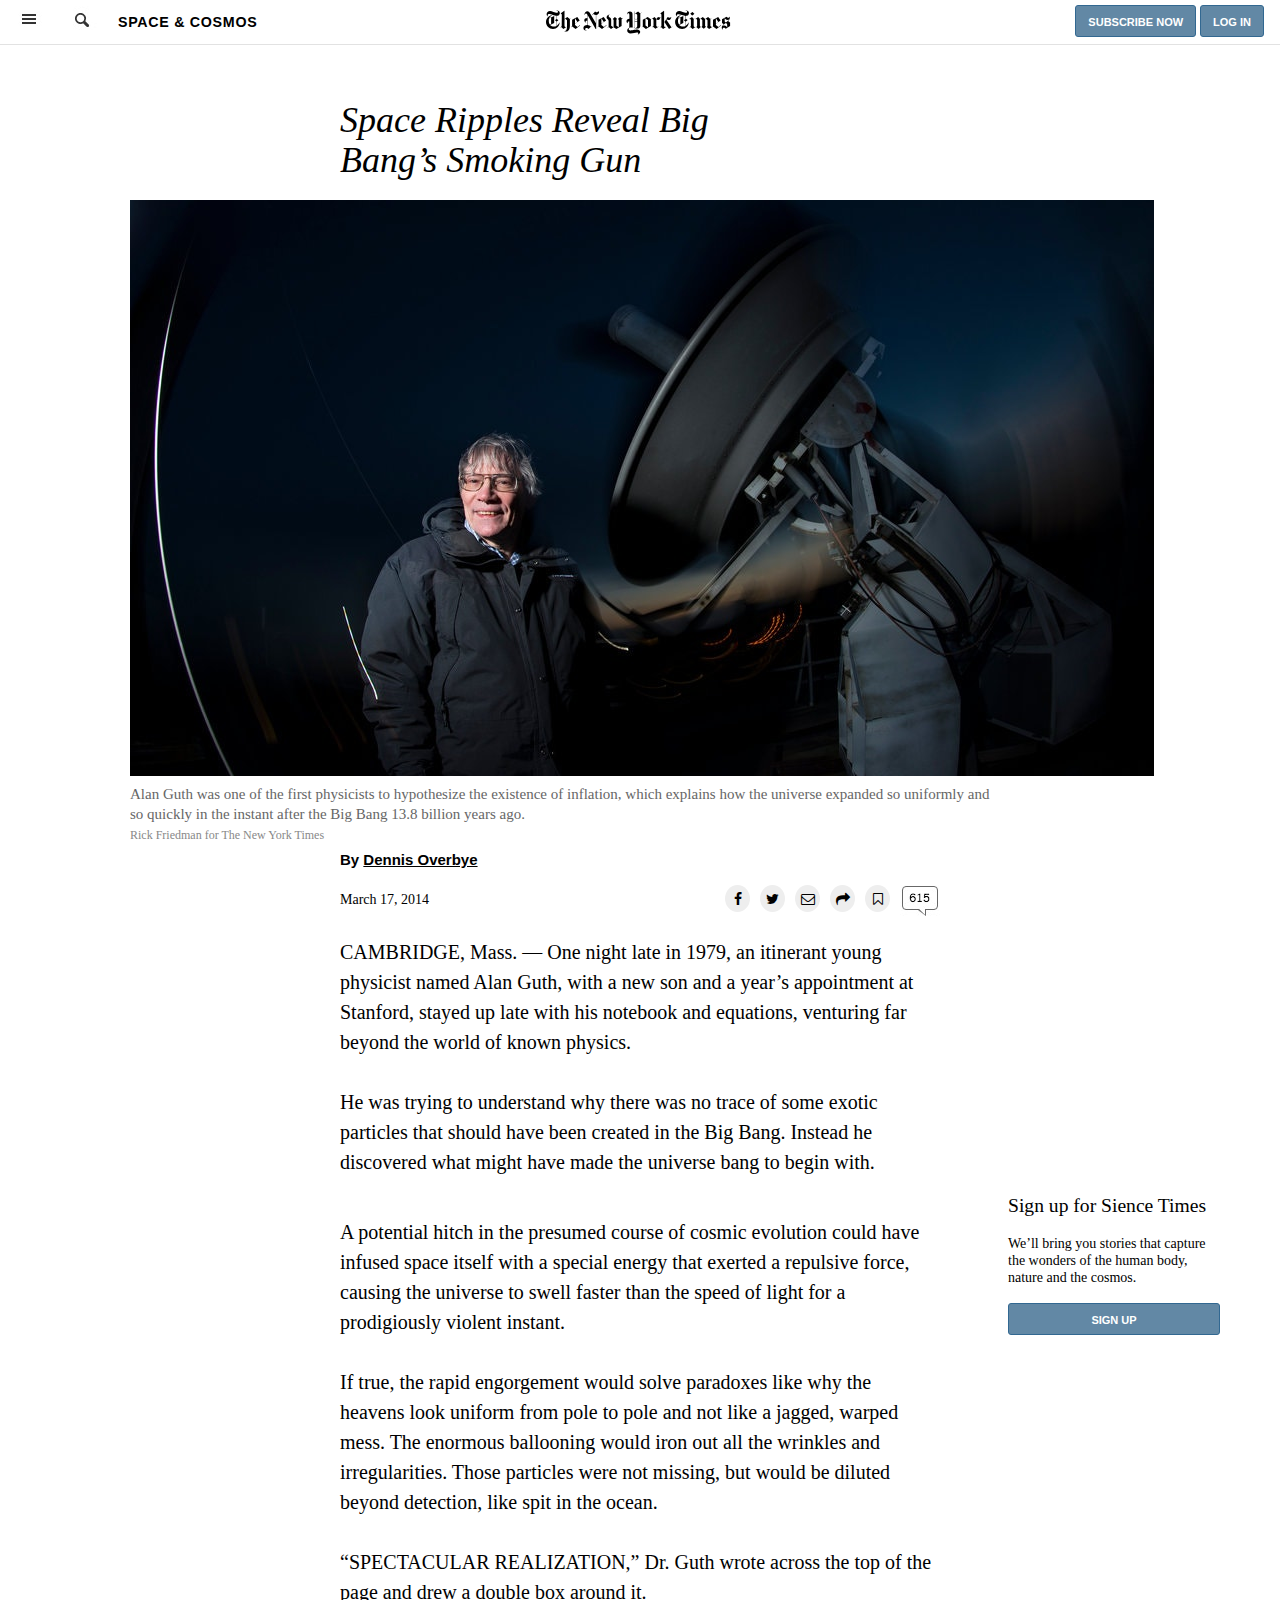
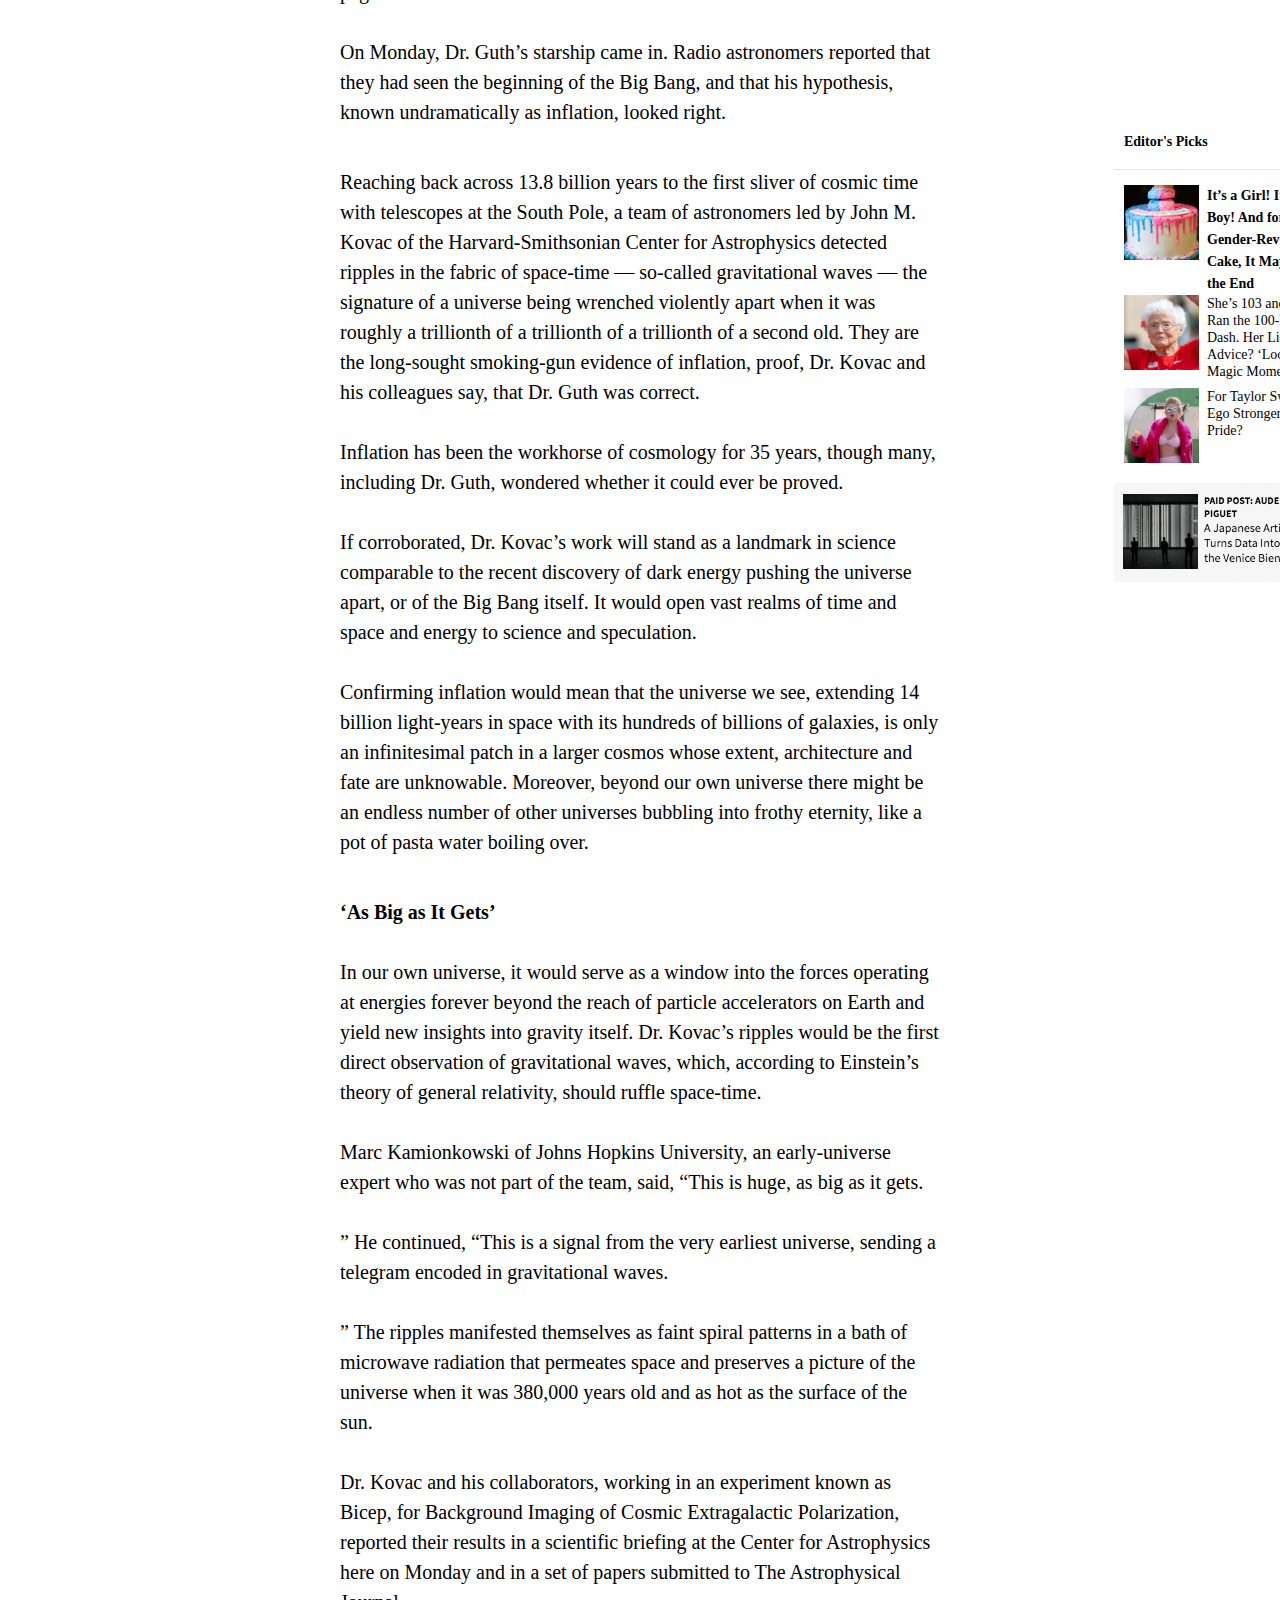
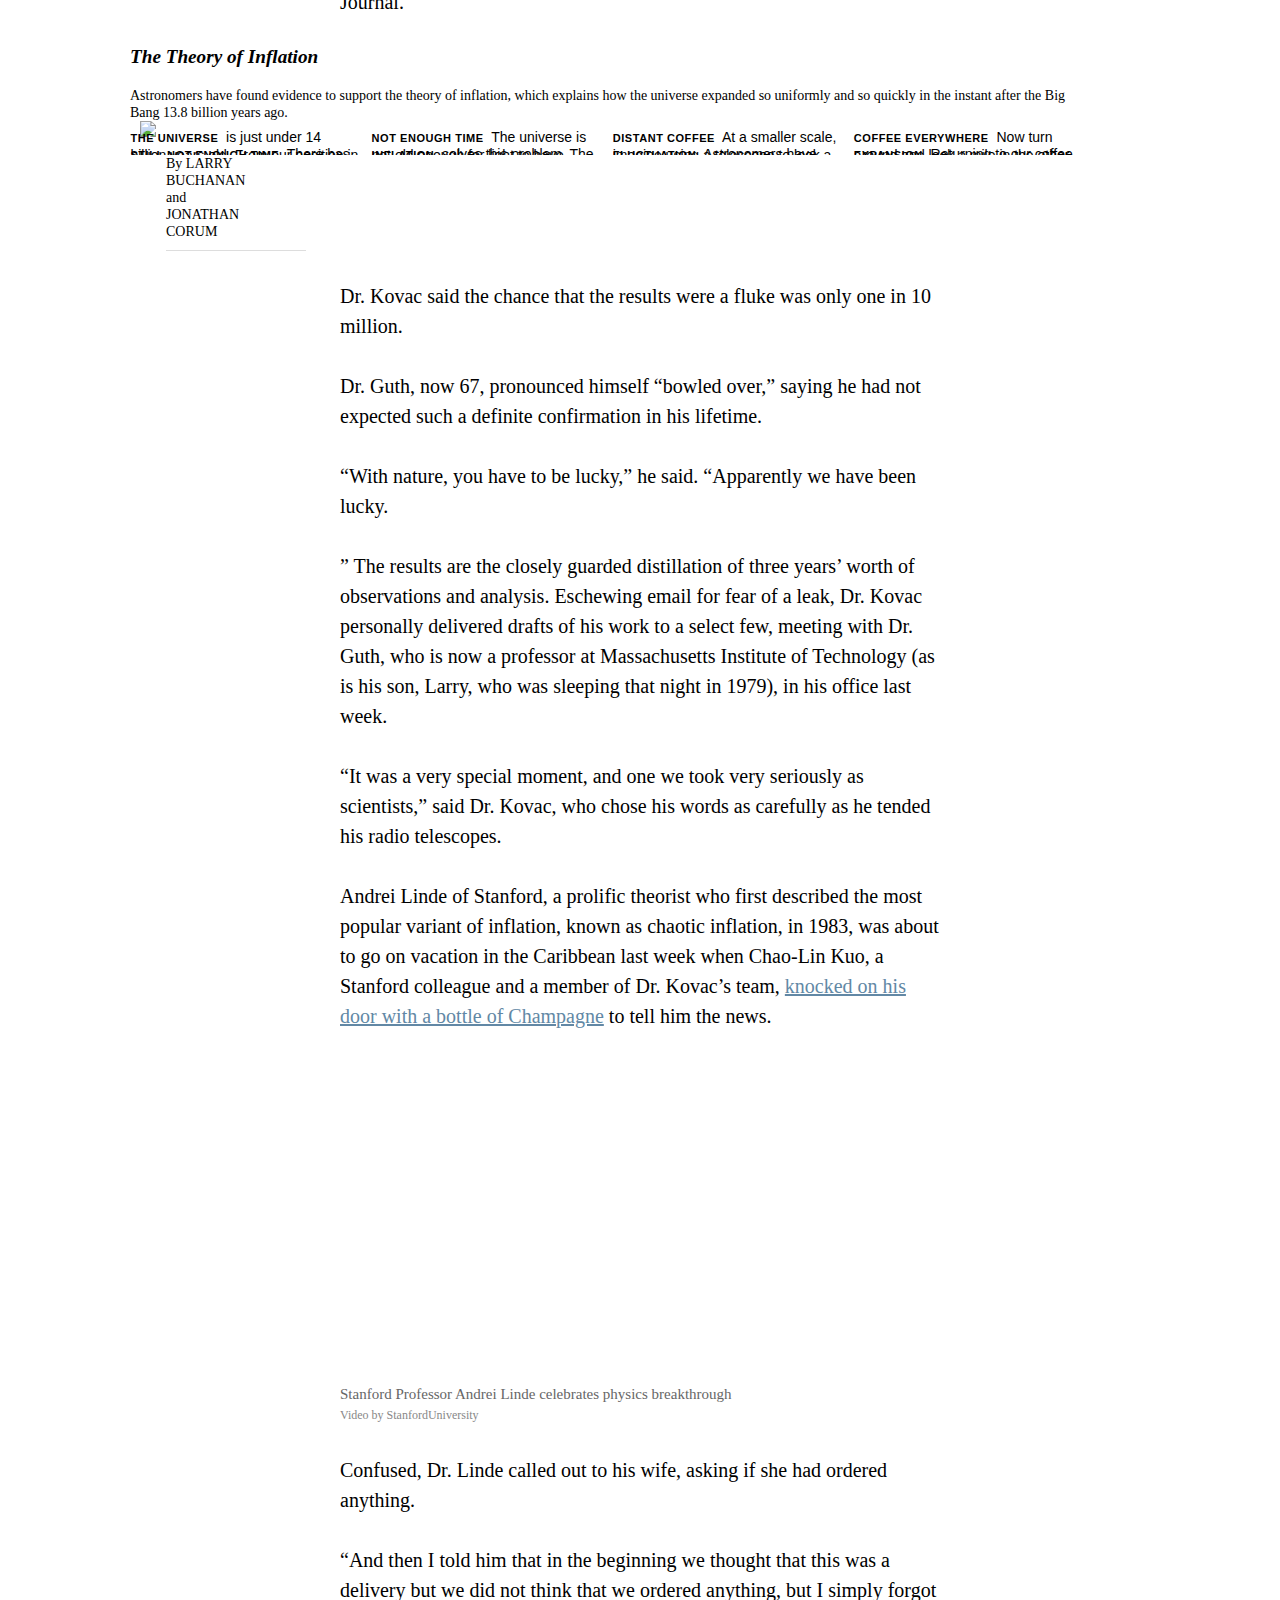
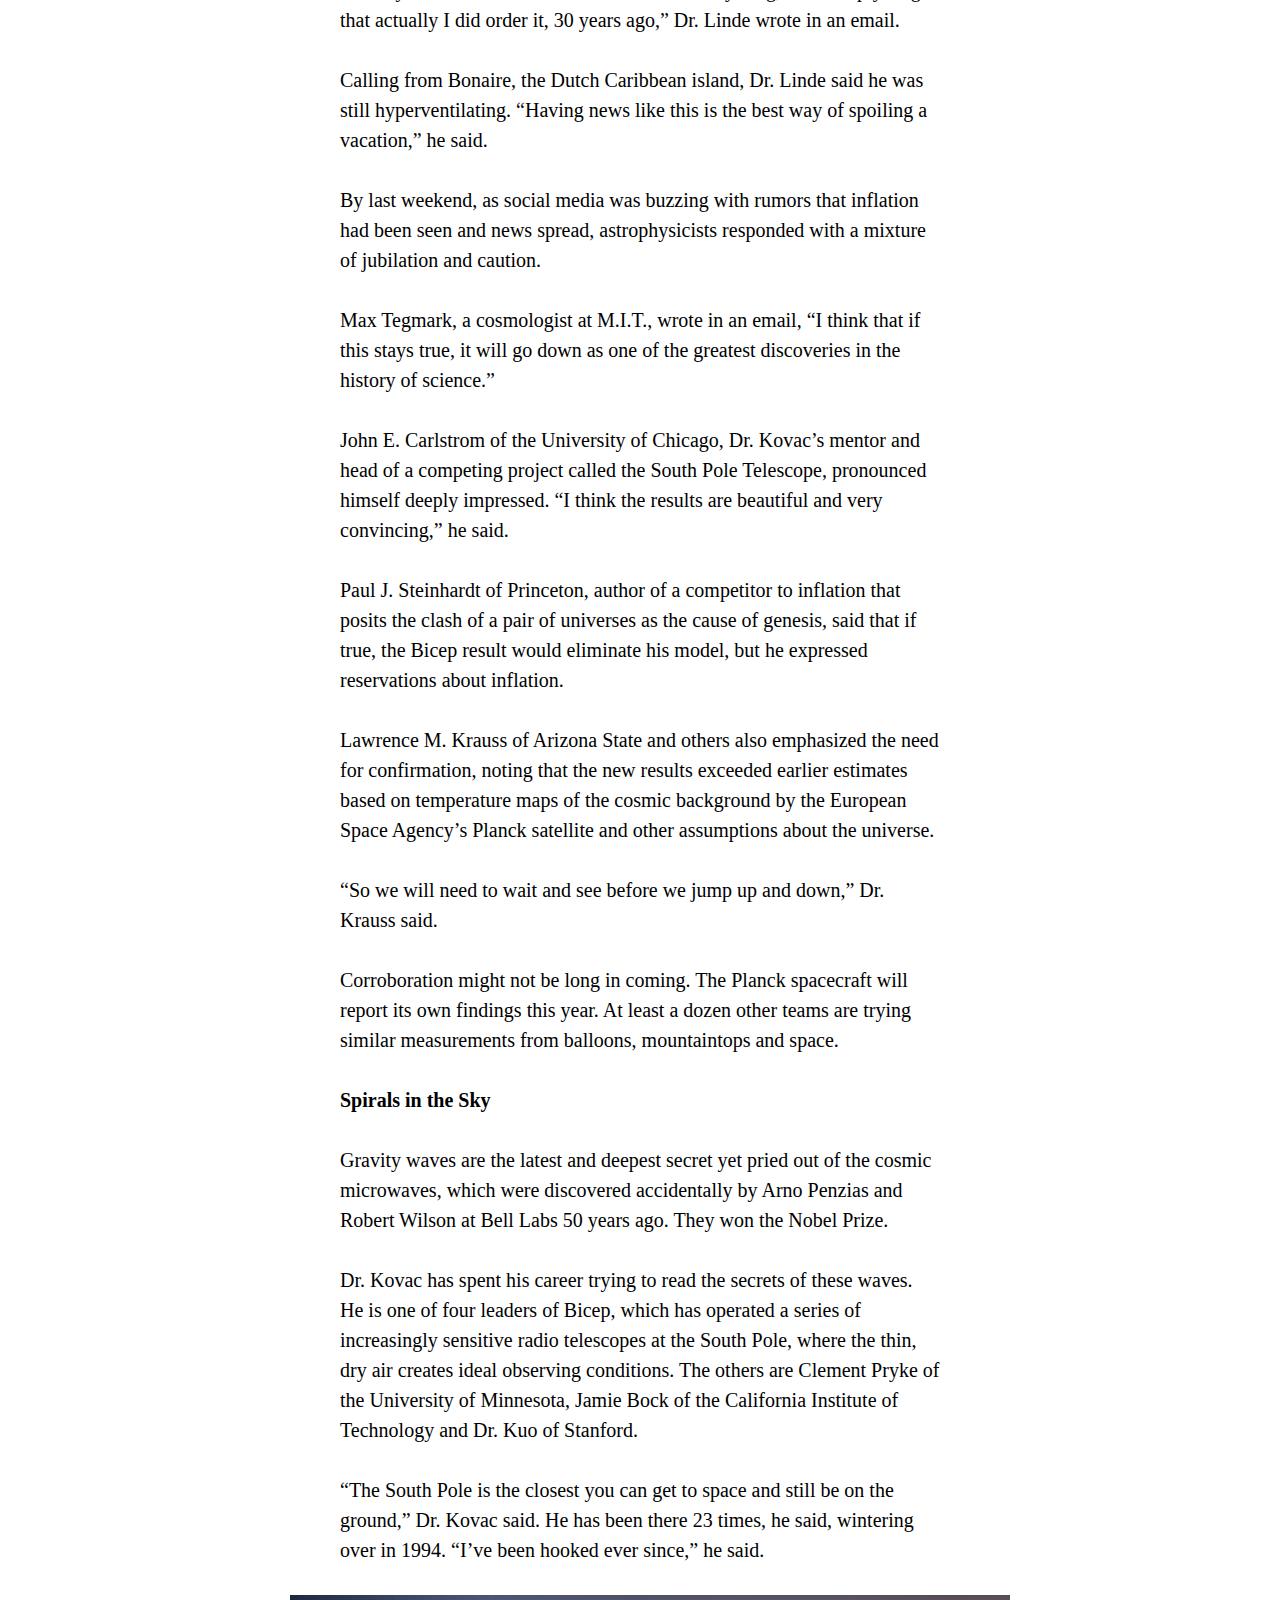
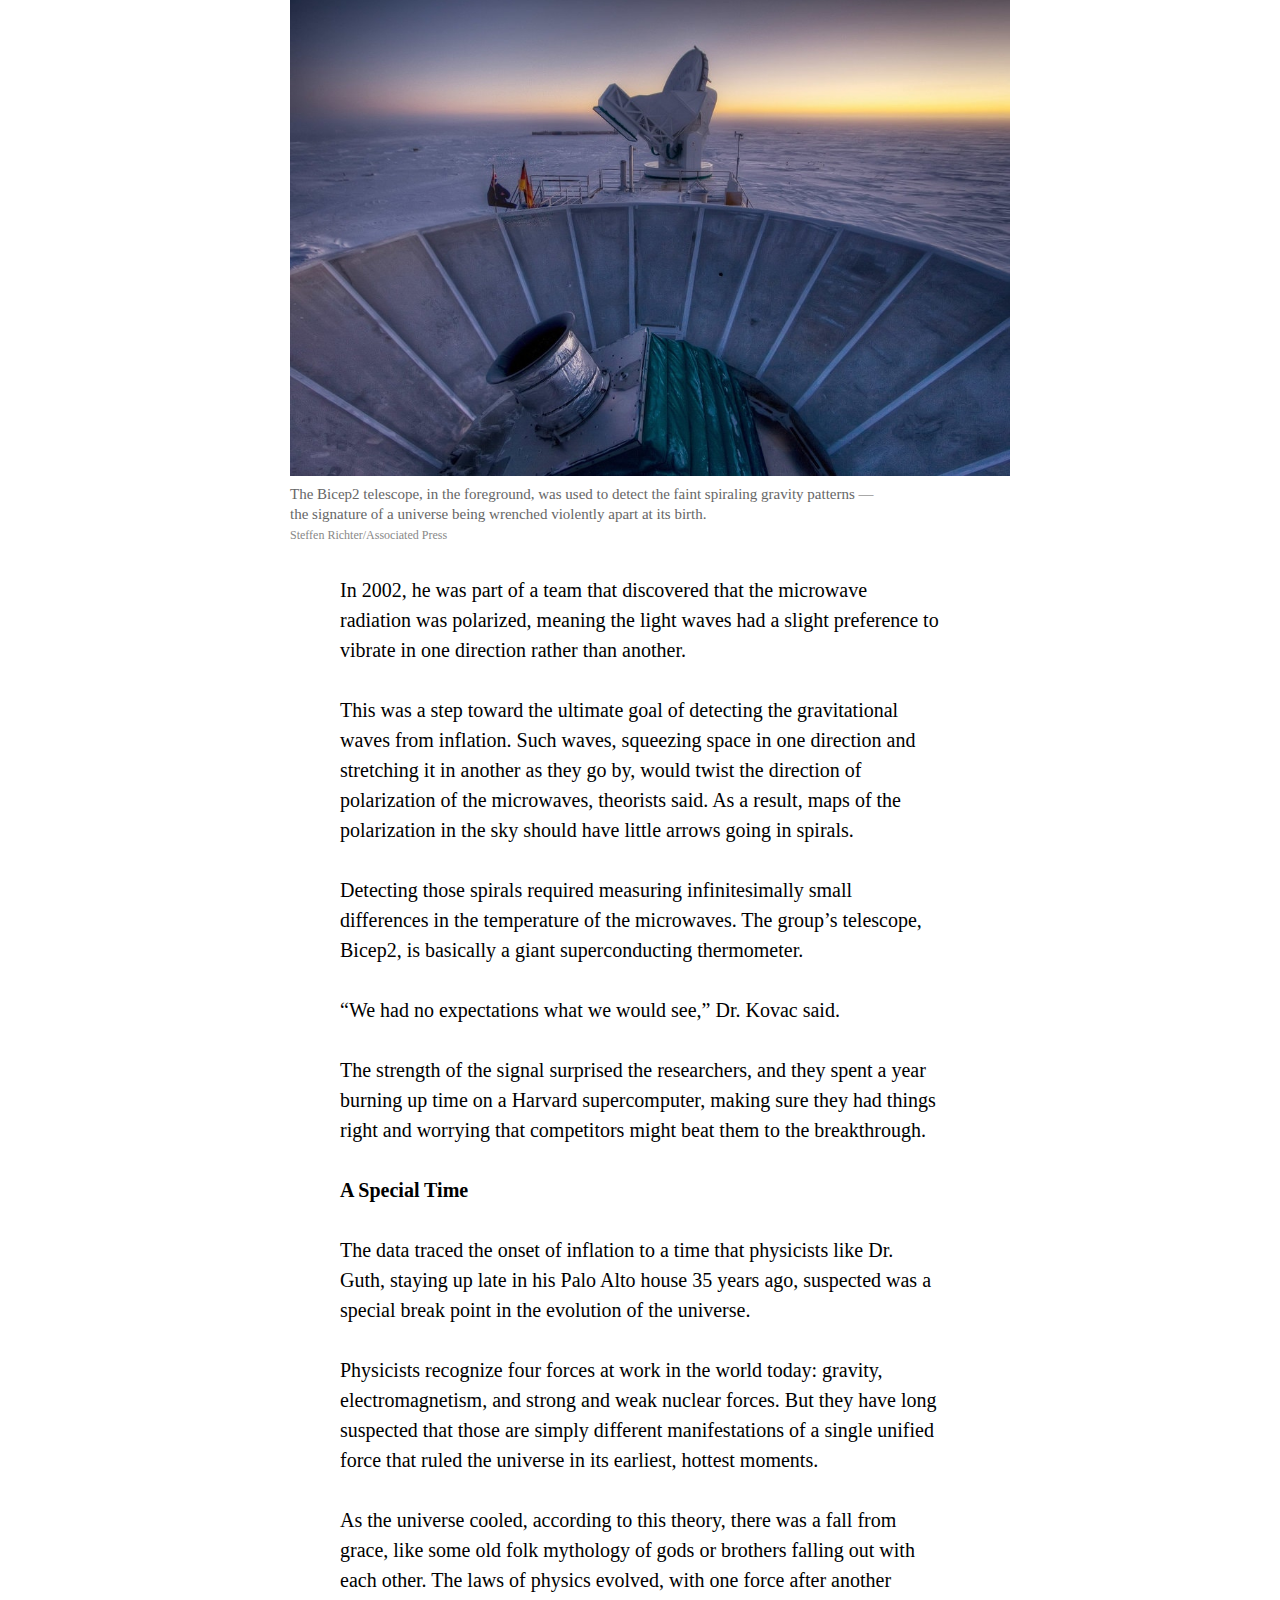
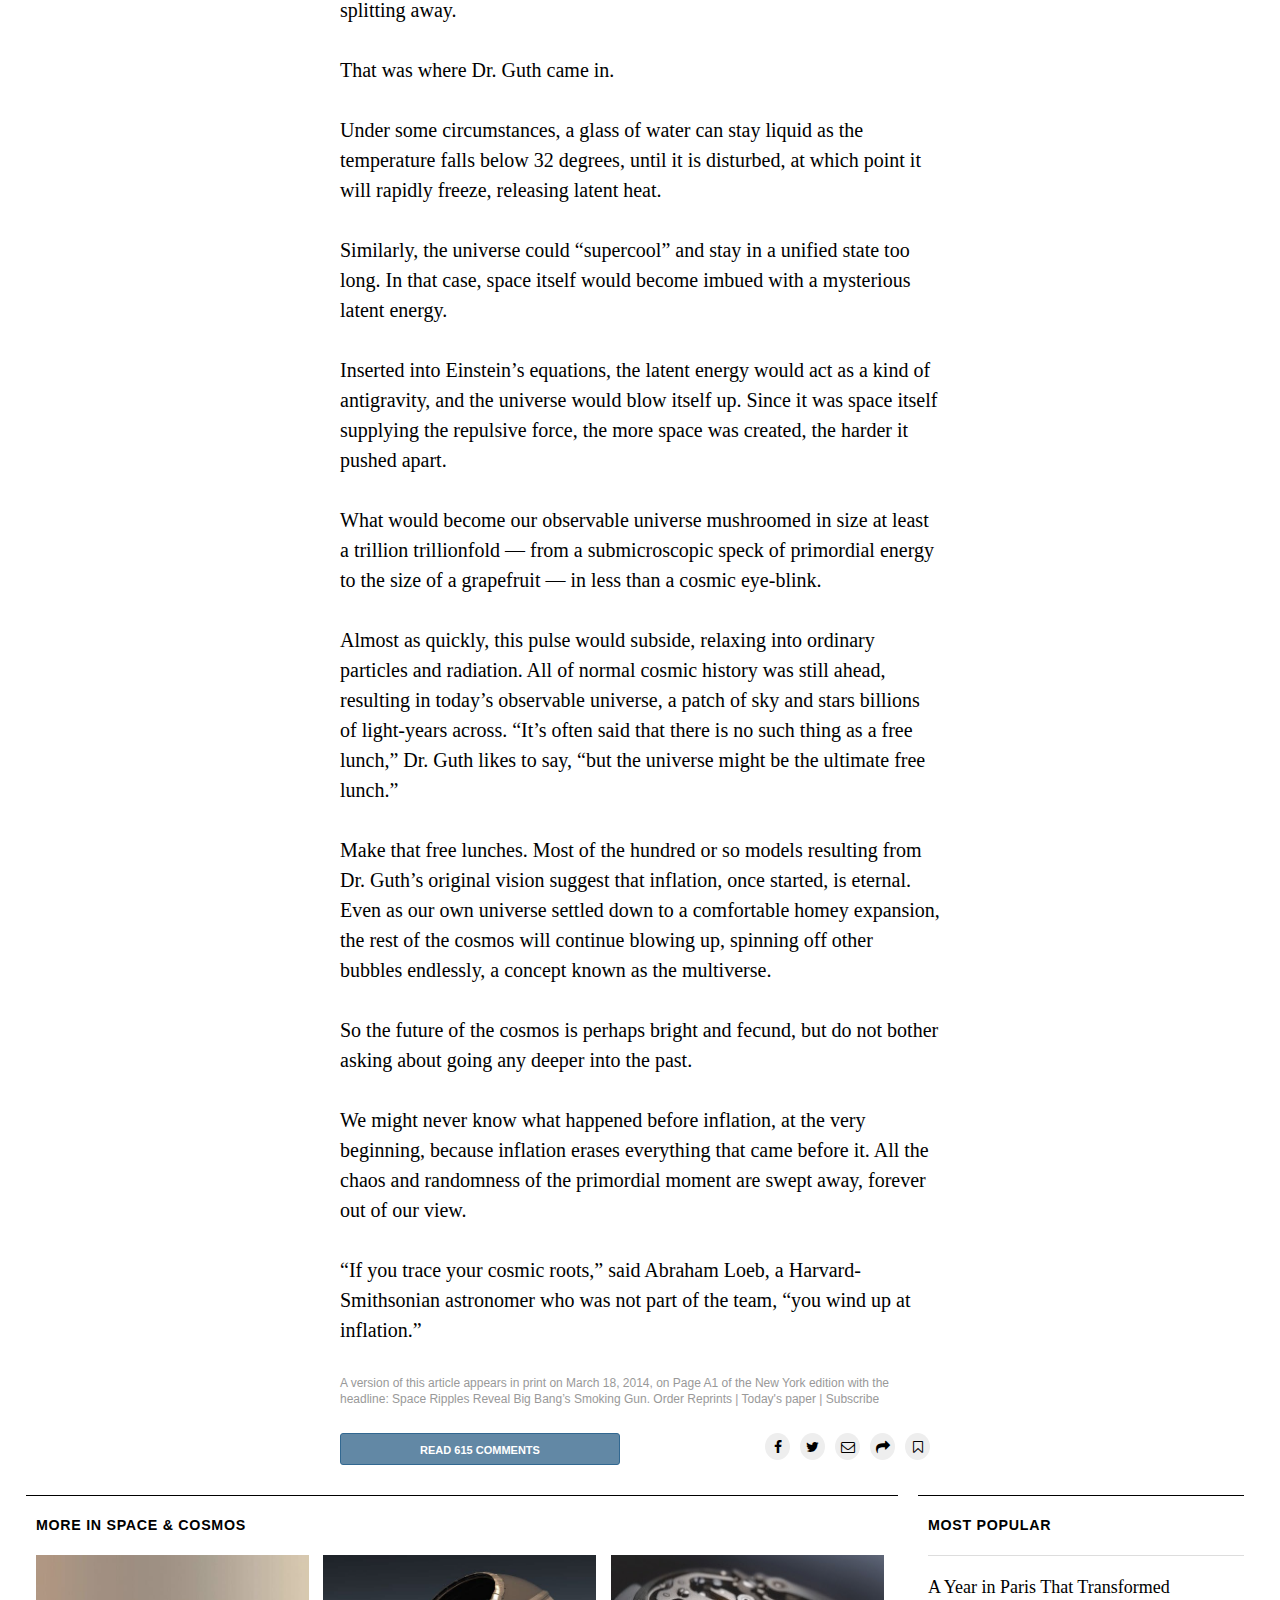
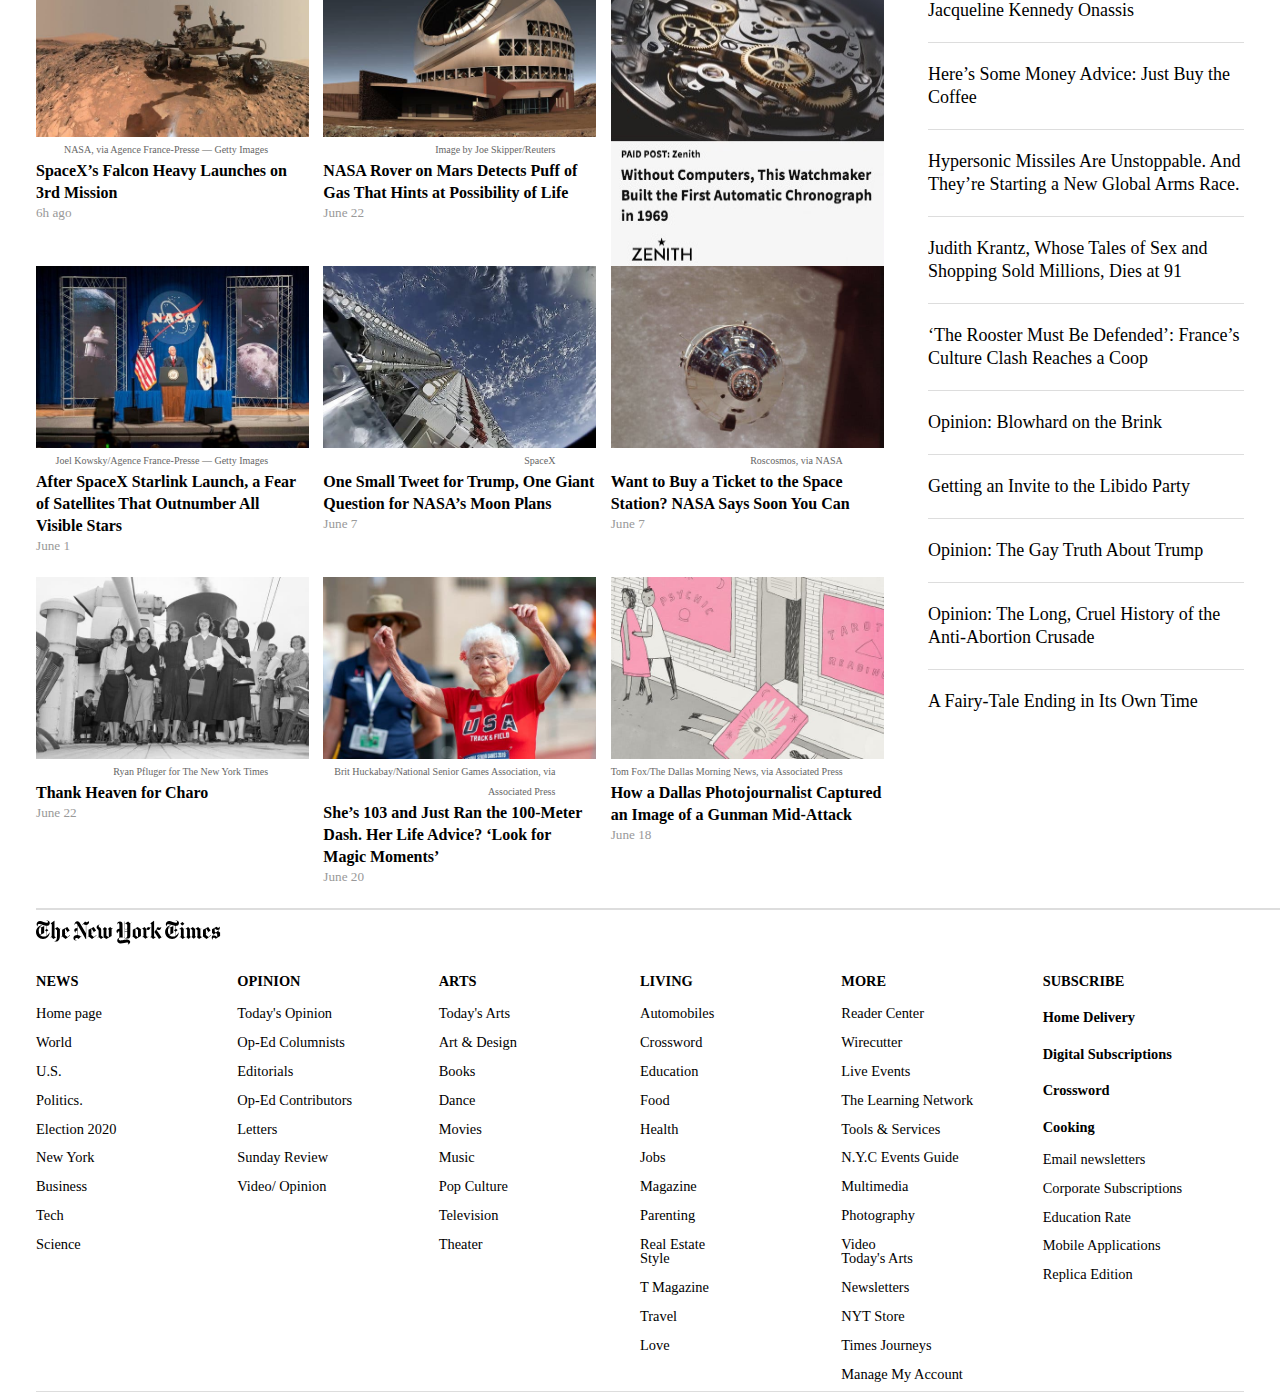
==== commit b0f6910c: "Merge branch 'development' of github.com:macnick/NYT-article into development" ====
--- a/test.html
+++ b/test.html
@@ -626,15 +626,15 @@
     </div>
     <div class="lower-right">
       <div class="popular"><a href="#">A Year in Paris That Transformed Jacqueline Kennedy Onassis</a></div>
-      <div class="popular"><a href="#">Here’s Some Money Advice: Just Buy the Coffee></a></div>
+      <div class="popular"><a href="#">Here’s Some Money Advice: Just Buy the Coffee</a></div>
       <div class="popular"><a href="#">Hypersonic Missiles Are Unstoppable. And They’re Starting a New Global Arms Race.</a></div>
       <div class="popular"><a href="#">Judith Krantz, Whose Tales of Sex and Shopping Sold Millions, Dies at 91</a></div>
-      <div class="popular"><a href="#">‘The Rooster Must Be Defended’: France’s Culture Clash Reaches a Coop</a>></div>
-      <div class="popular"><a href="#">Opinion: Blowhard on the Brink</a>></div>
-      <div class="popular"><a href="#">Getting an Invite to the Libido Party</a>></div>
+      <div class="popular"><a href="#">‘The Rooster Must Be Defended’: France’s Culture Clash Reaches a Coop</a></div>
+      <div class="popular"><a href="#">Opinion: Blowhard on the Brink</a></div>
+      <div class="popular"><a href="#">Getting an Invite to the Libido Party</a></div>
       <div class="popular"><a href="#">Opinion: The Gay Truth About Trump</a></div>
-      <div class="popular"><a href="#">Opinion: The Long, Cruel History of the Anti-Abortion Crusade</a>></div>
-      <div class="popular"><a href="#">A Fairy-Tale Ending in Its Own Time</a>></div>
+      <div class="popular"><a href="#">Opinion: The Long, Cruel History of the Anti-Abortion Crusade</a></div>
+      <div class="popular"><a href="#">A Fairy-Tale Ending in Its Own Time</a></div>
     </div>
   </div>
       <div class="foot">
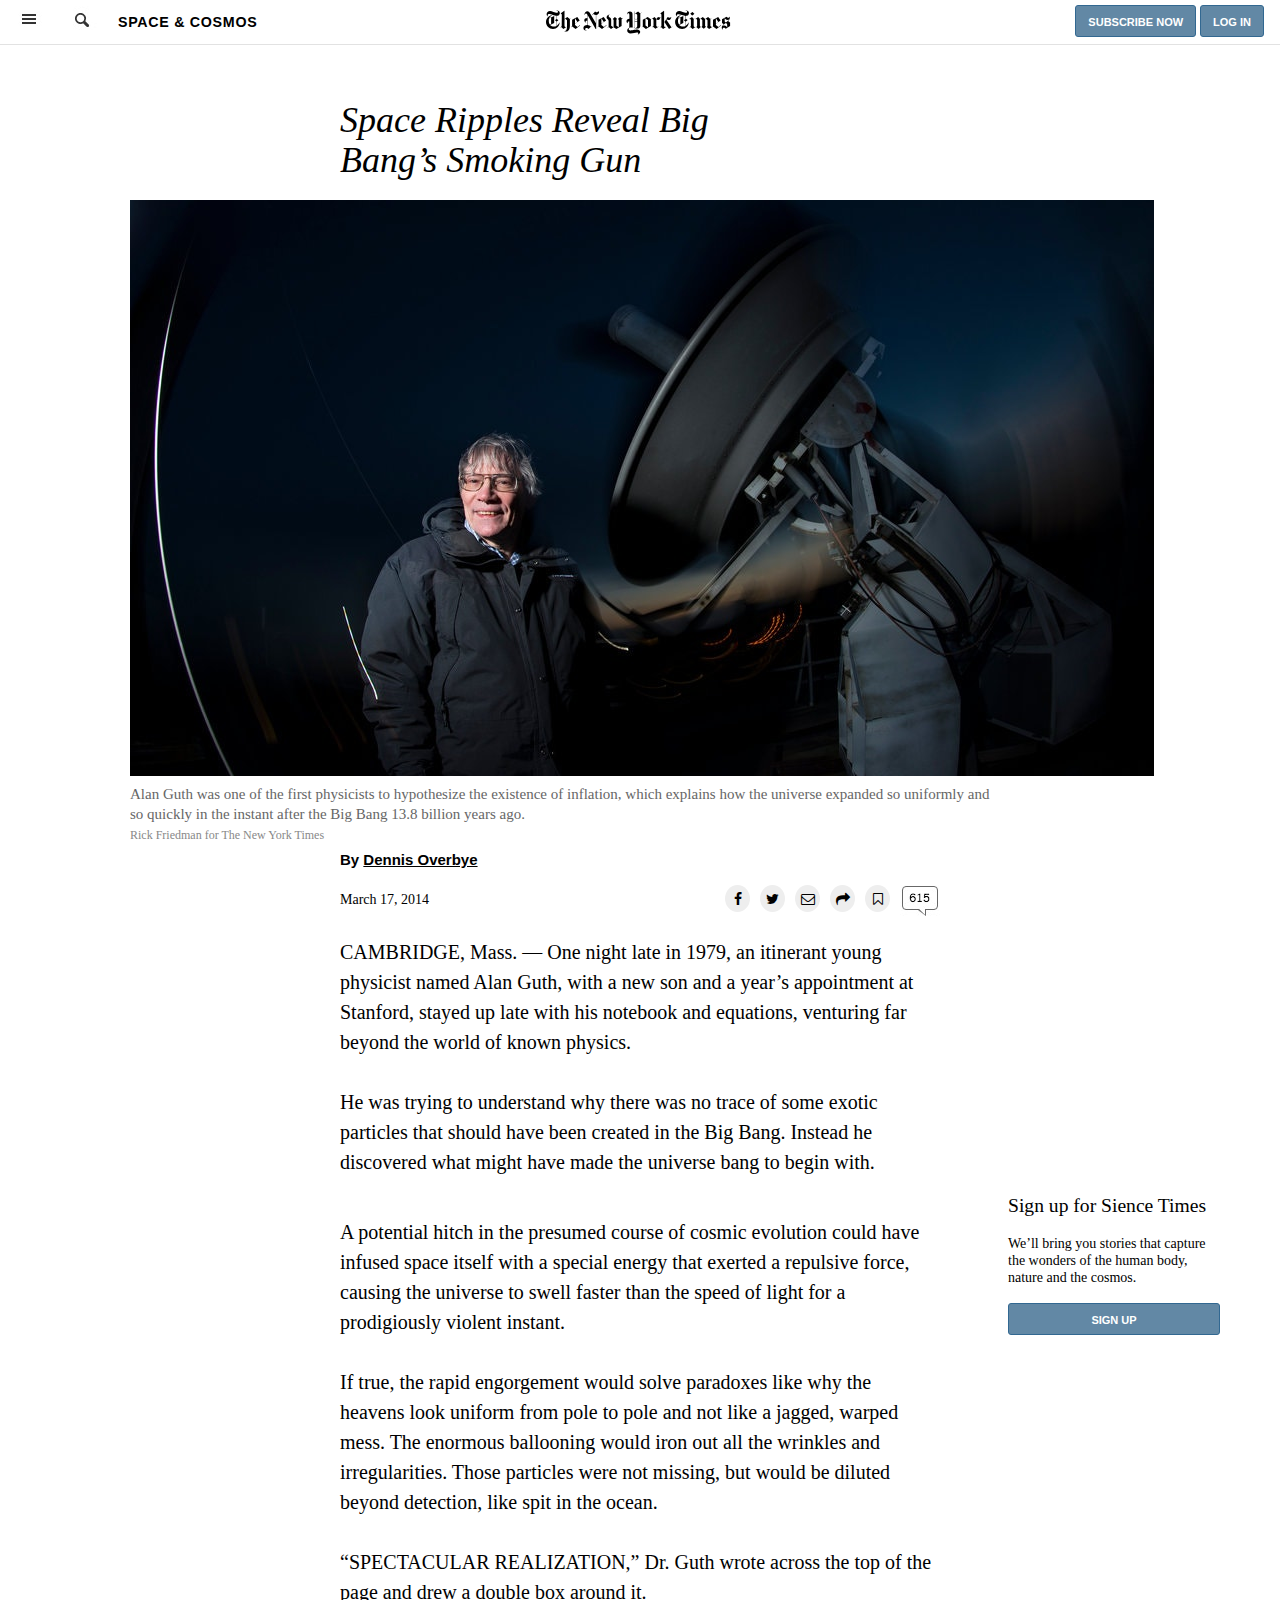
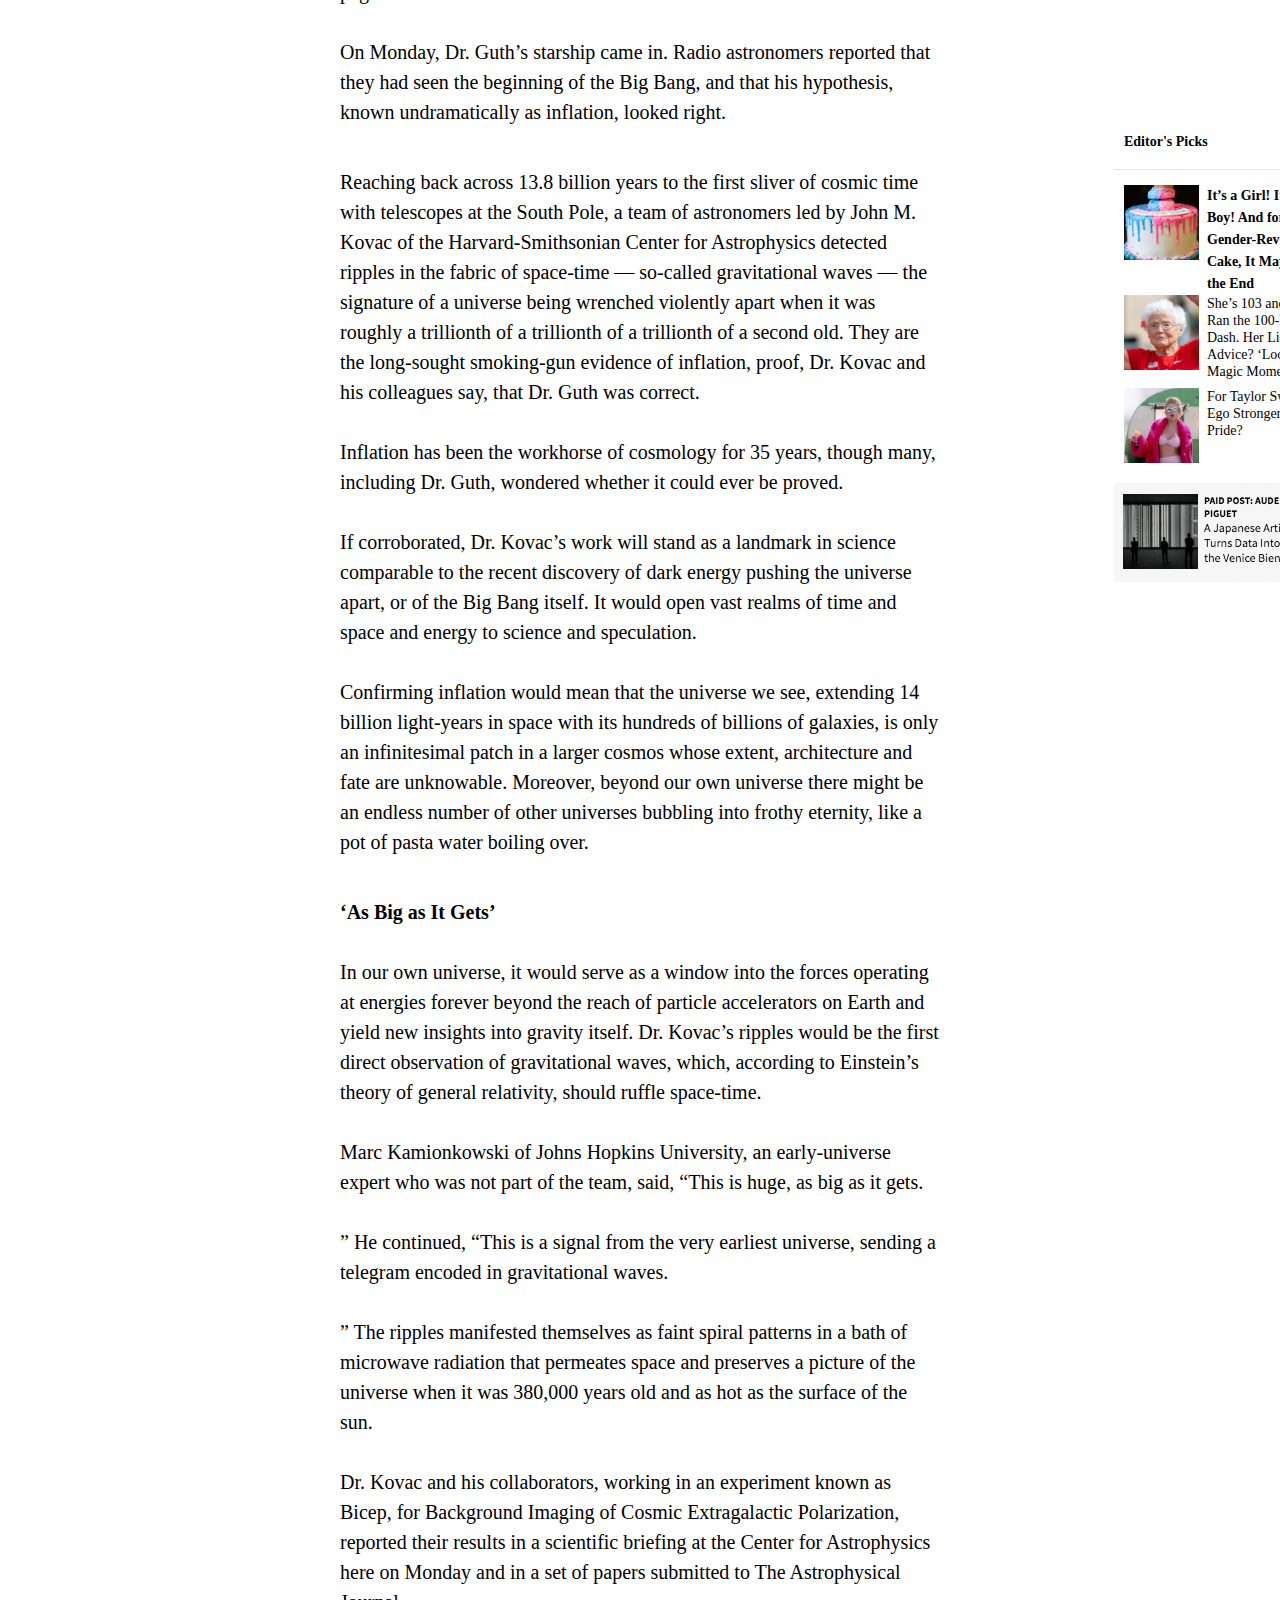
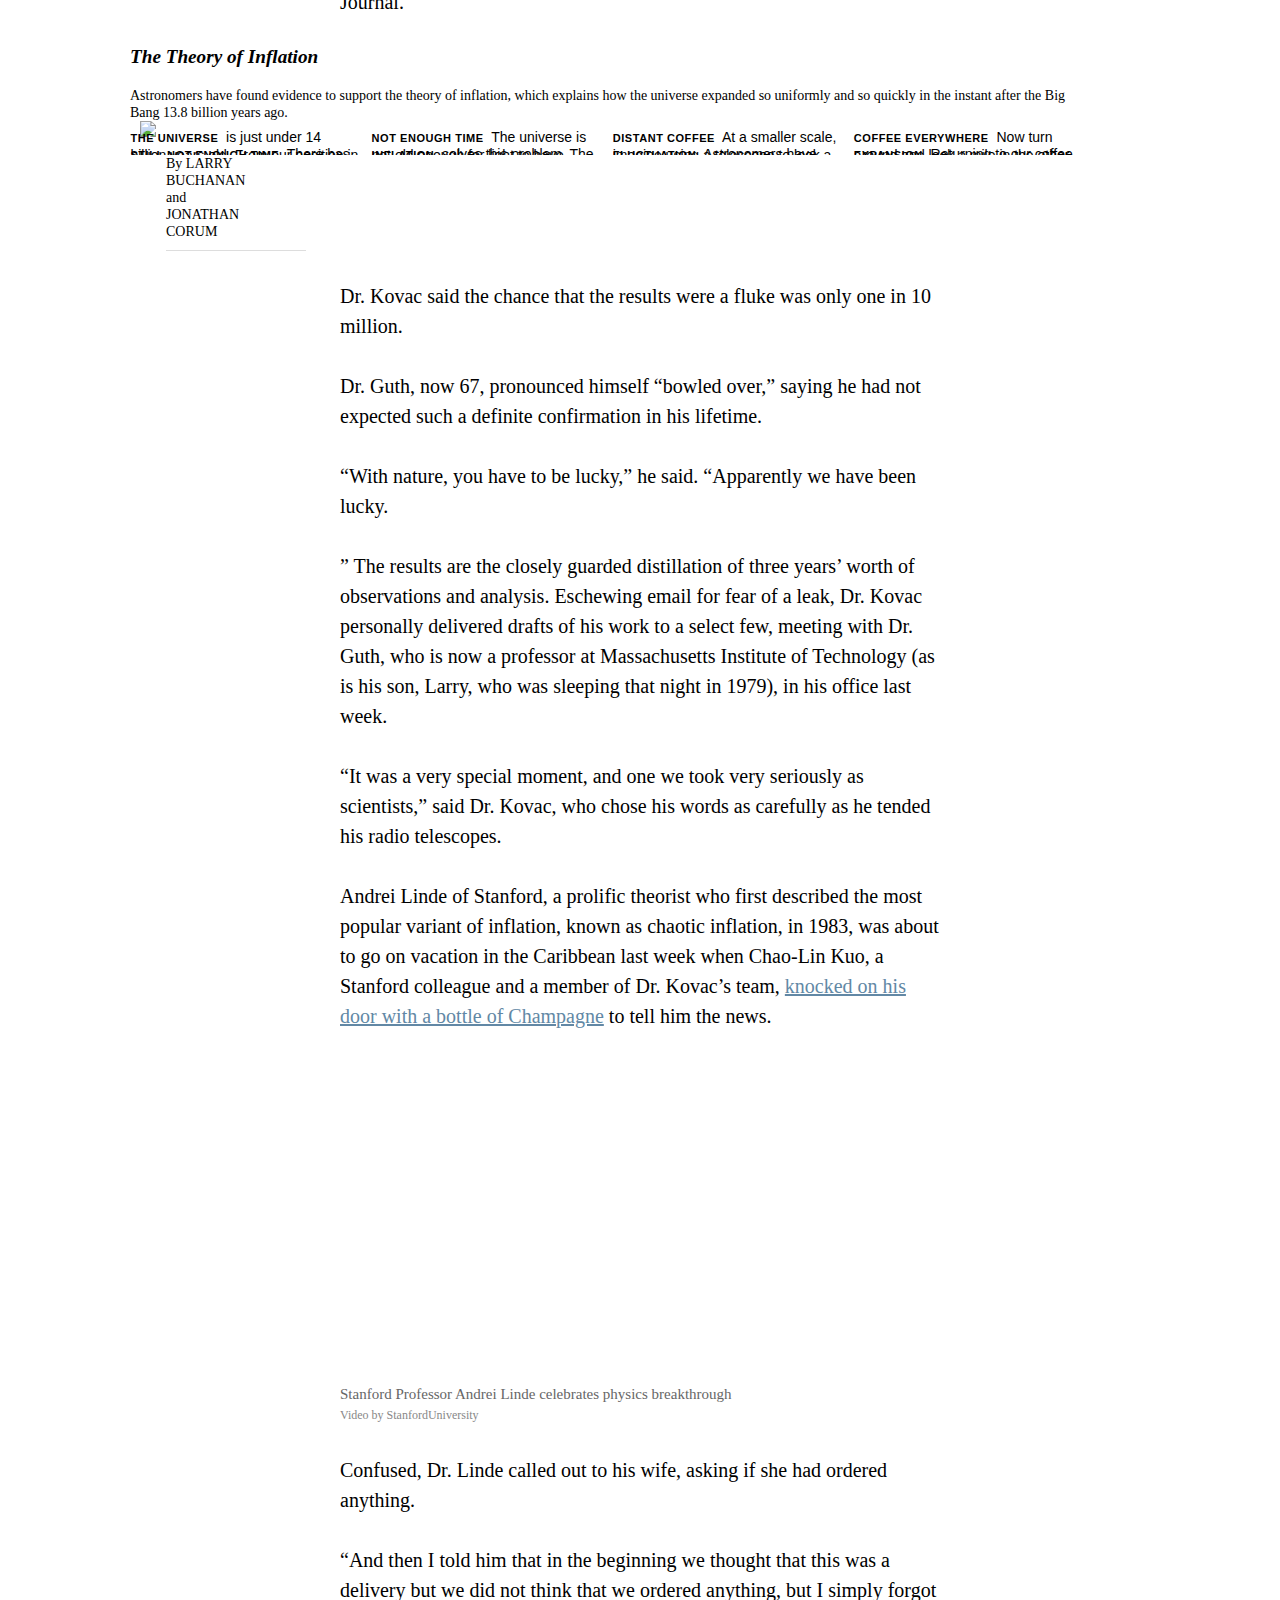
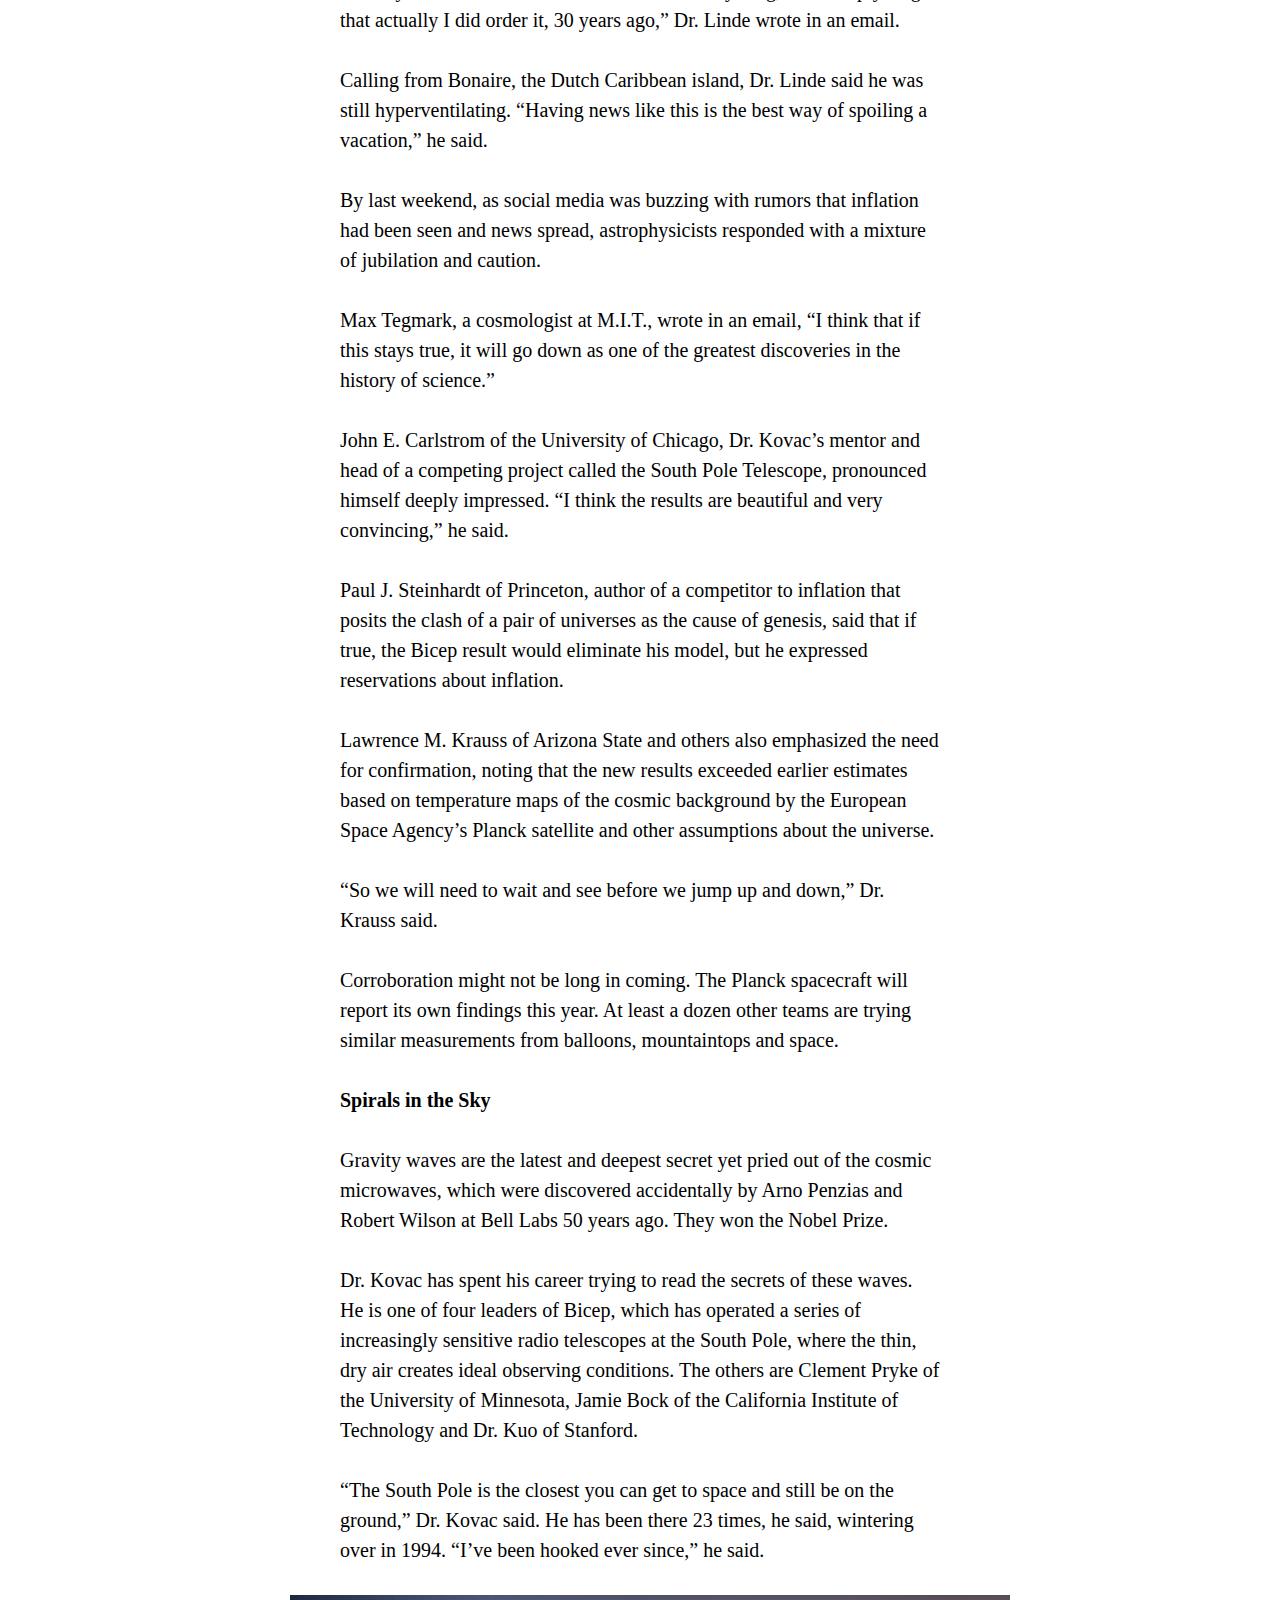
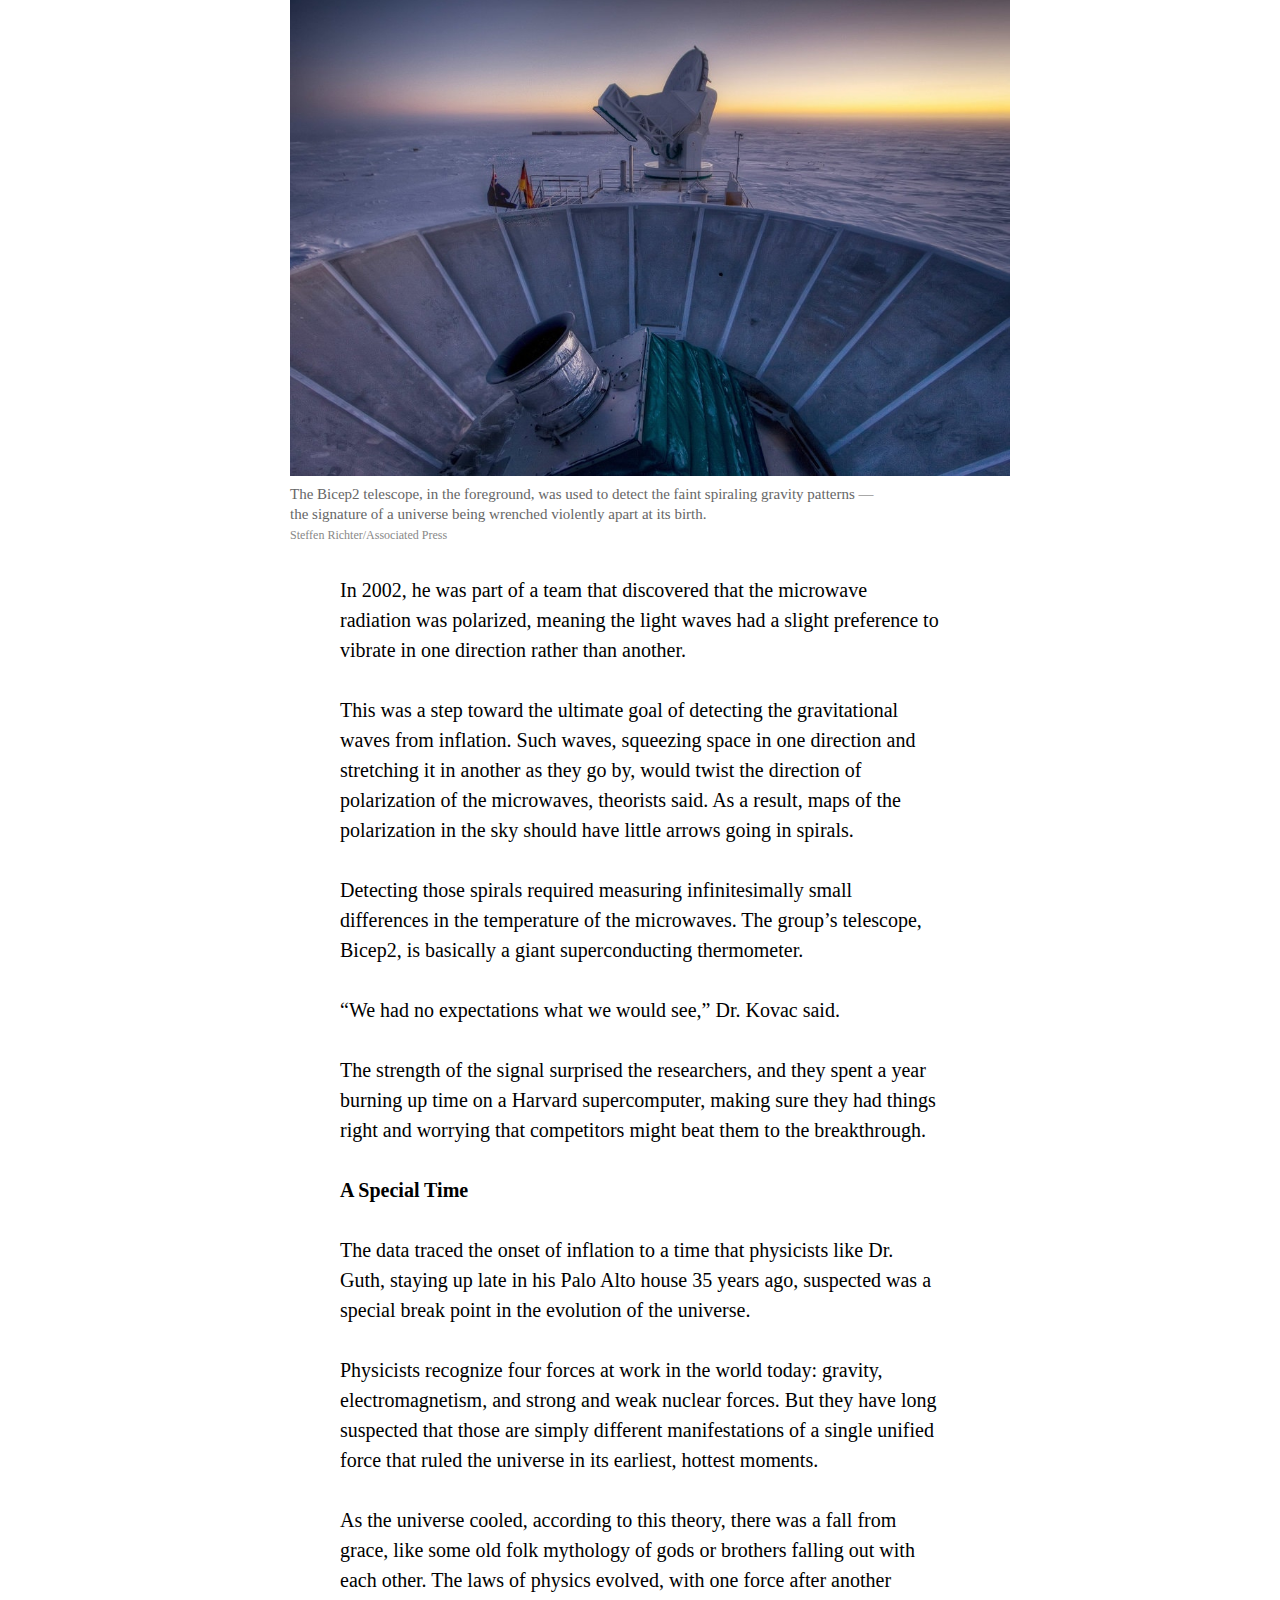
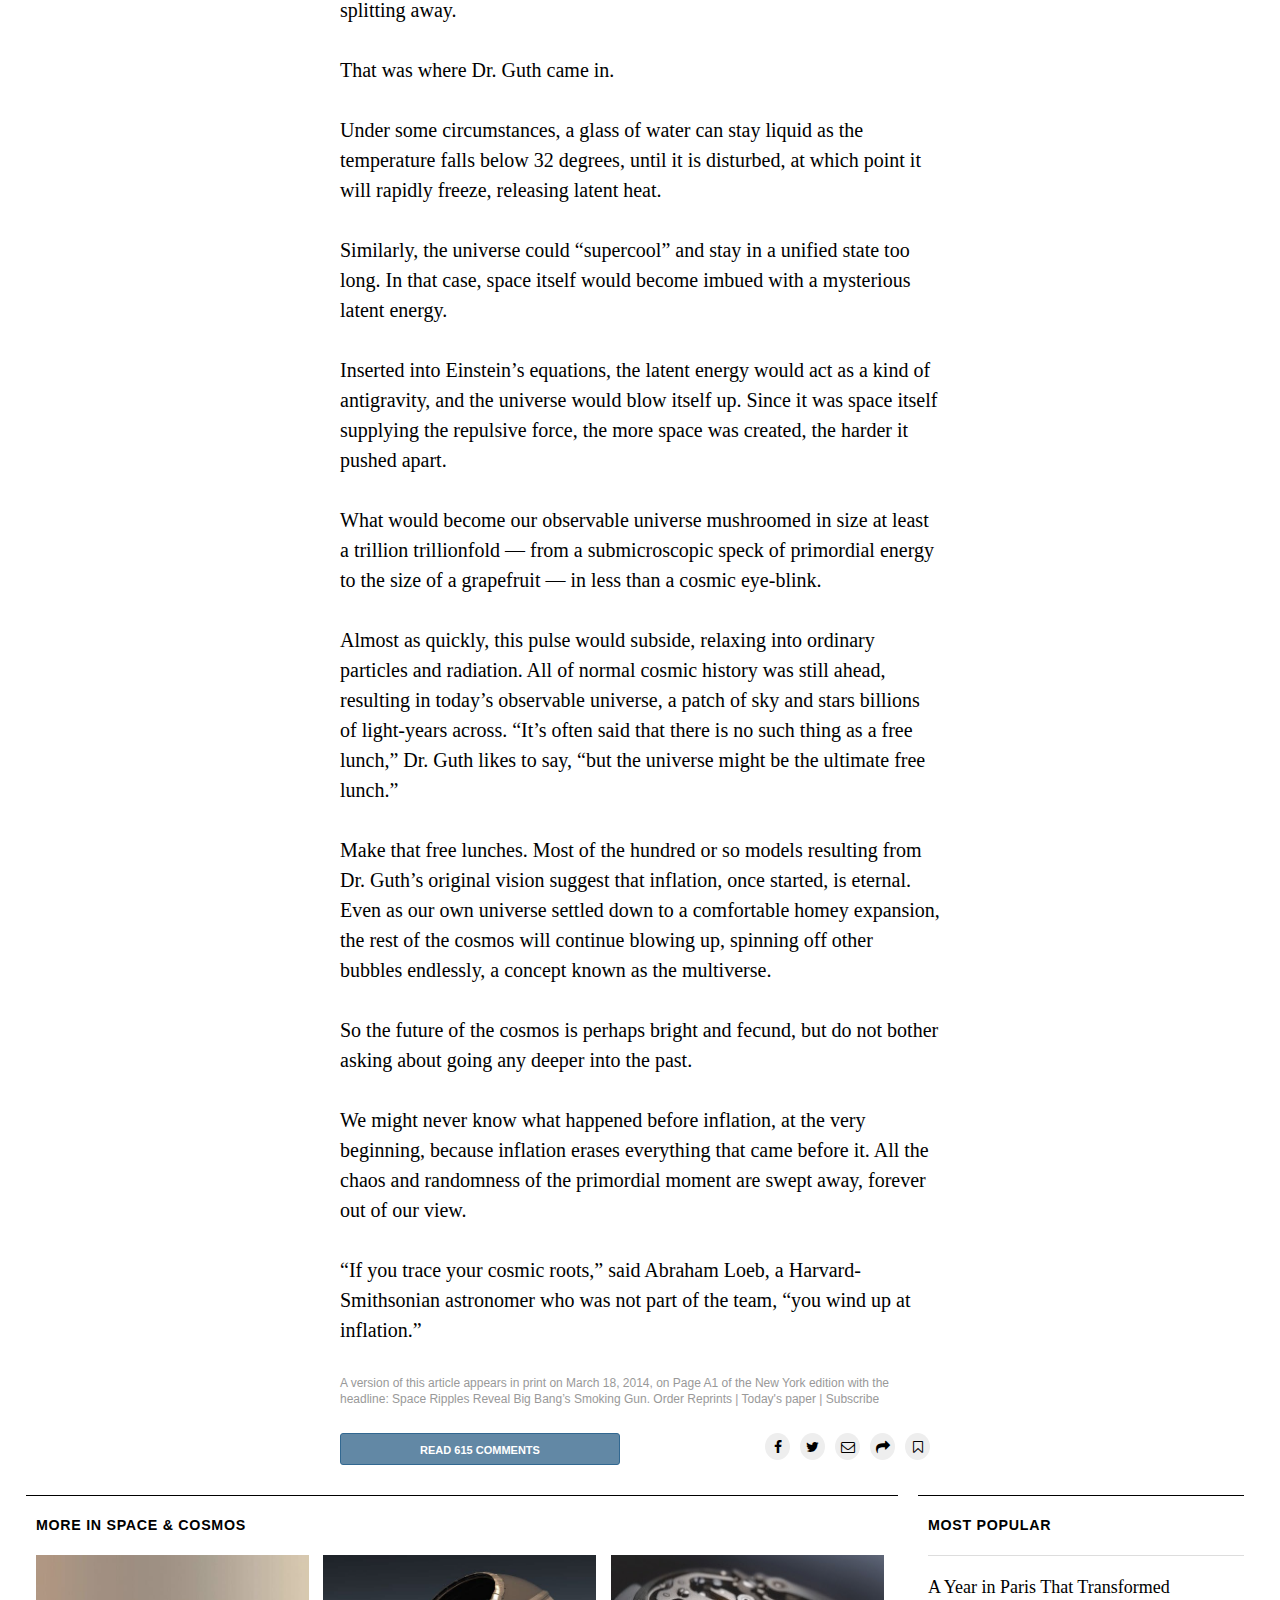
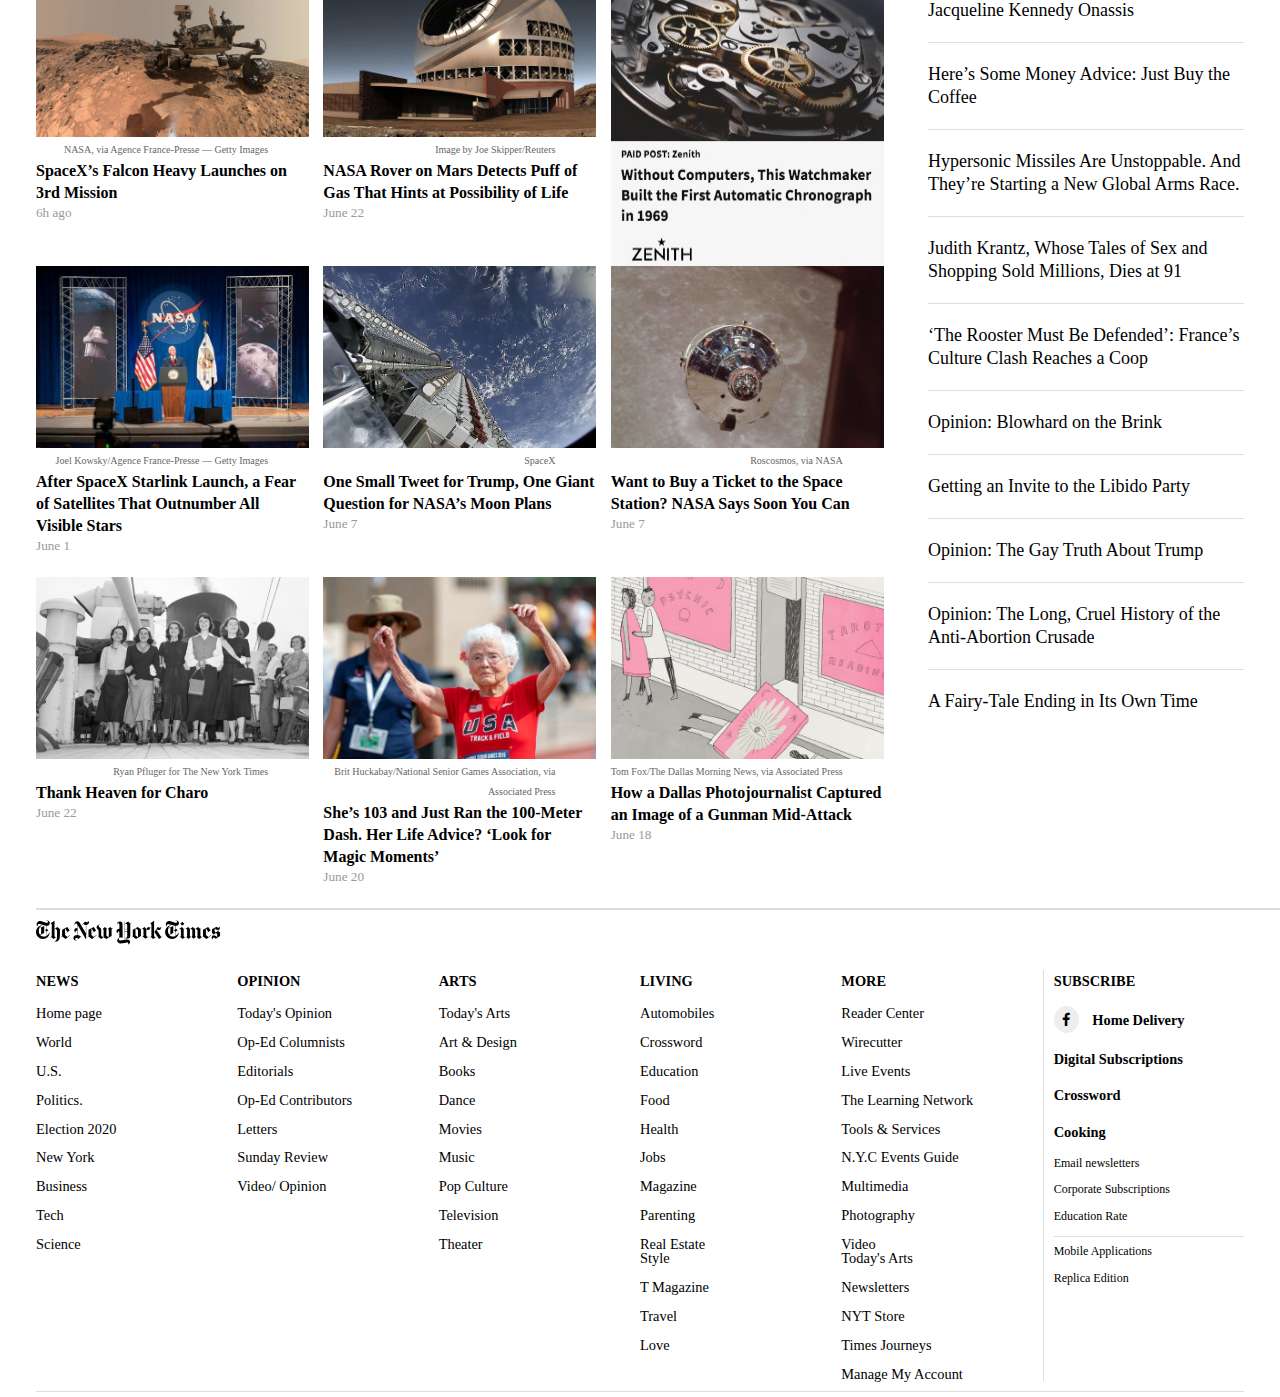
==== commit 26c1307a: "Worked on the last column links" ====
--- a/test.html
+++ b/test.html
@@ -714,17 +714,17 @@
           <a href="#"> <div>Times Journeys</div> </a><br>
           <a href="#"> <div>Manage My Account</div> </a>
         </div>
-        <div class="columns">
+        <div class="columns" id="last-col">
           <div><h3>SUBSCRIBE</h3></div><br>
-          <a href="#"> <div> <h3> Home Delivery </h3></div> </a><br>
+          <a href="#"> <div> <h3> <i class="fa fa-facebook"></i> Home Delivery </h3></div> </a><br>
           <a href="#"><div><h3>Digital Subscriptions </h3></div></a><br>
           <a href="#"> <div><h3>Crossword</h3></div> </a><br>
           <a href="#"> <div><h3>Cooking</h3></div> </a><br>
-          <a href="#"> <div>Email newsletters</div> </a><br>
-          <a href="#"> <div>Corporate Subscriptions</div> </a><br>
-          <a href="#"> <div>Education Rate</div> </a><br>
-          <a href="#"> <div>Mobile Applications</div> </a><br>
-          <a href="#"> <div>Replica Edition</div> </a>
+          <a href="#"> <div class="sublinks">Email newsletters</div> </a><br>
+          <a href="#"> <div class="sublinks">Corporate Subscriptions</div> </a><br>
+          <a href="#"> <div class="sublinks">Education Rate</div> </a><br>
+          <a href="#"> <div class="sublinks" id="mobile">Mobile Applications</div> </a><br>
+          <a href="#"> <div class="sublinks">Replica Edition</div> </a>
         </div>
       </footer>
       <div class="footer-links">
--- a/style/style.css
+++ b/style/style.css
@@ -263,7 +263,18 @@
   padding: 20px 0;
   border-top: 1px solid #ddd;
 }
+.sublinks {
+  font-size: smaller;
+}
 #zenith {
   width: 273px;
   height: 318px;
 }
+#last-col {
+  border-left: 1px solid #ddd;
+  padding-left: 10px;
+}
+#mobile {
+  border-top: 1px solid #ddd;
+  padding-top: 8px;
+}
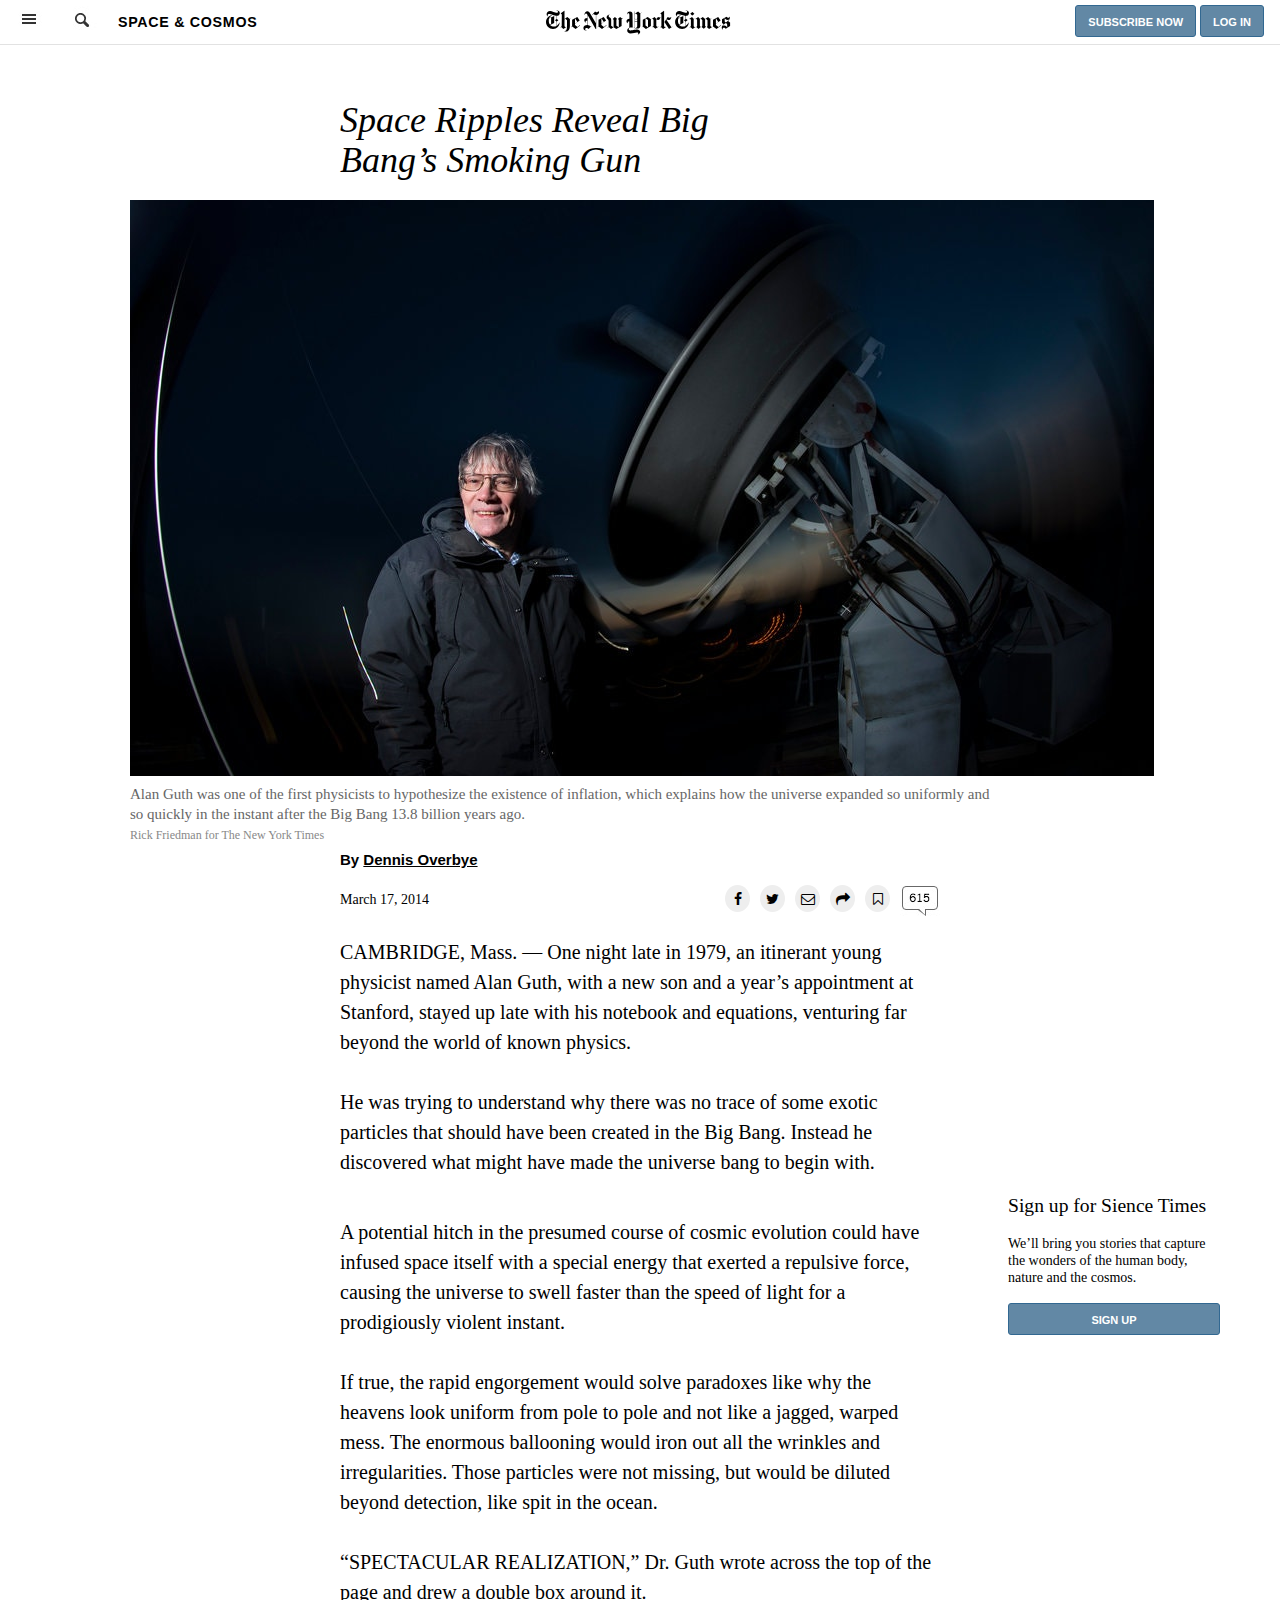
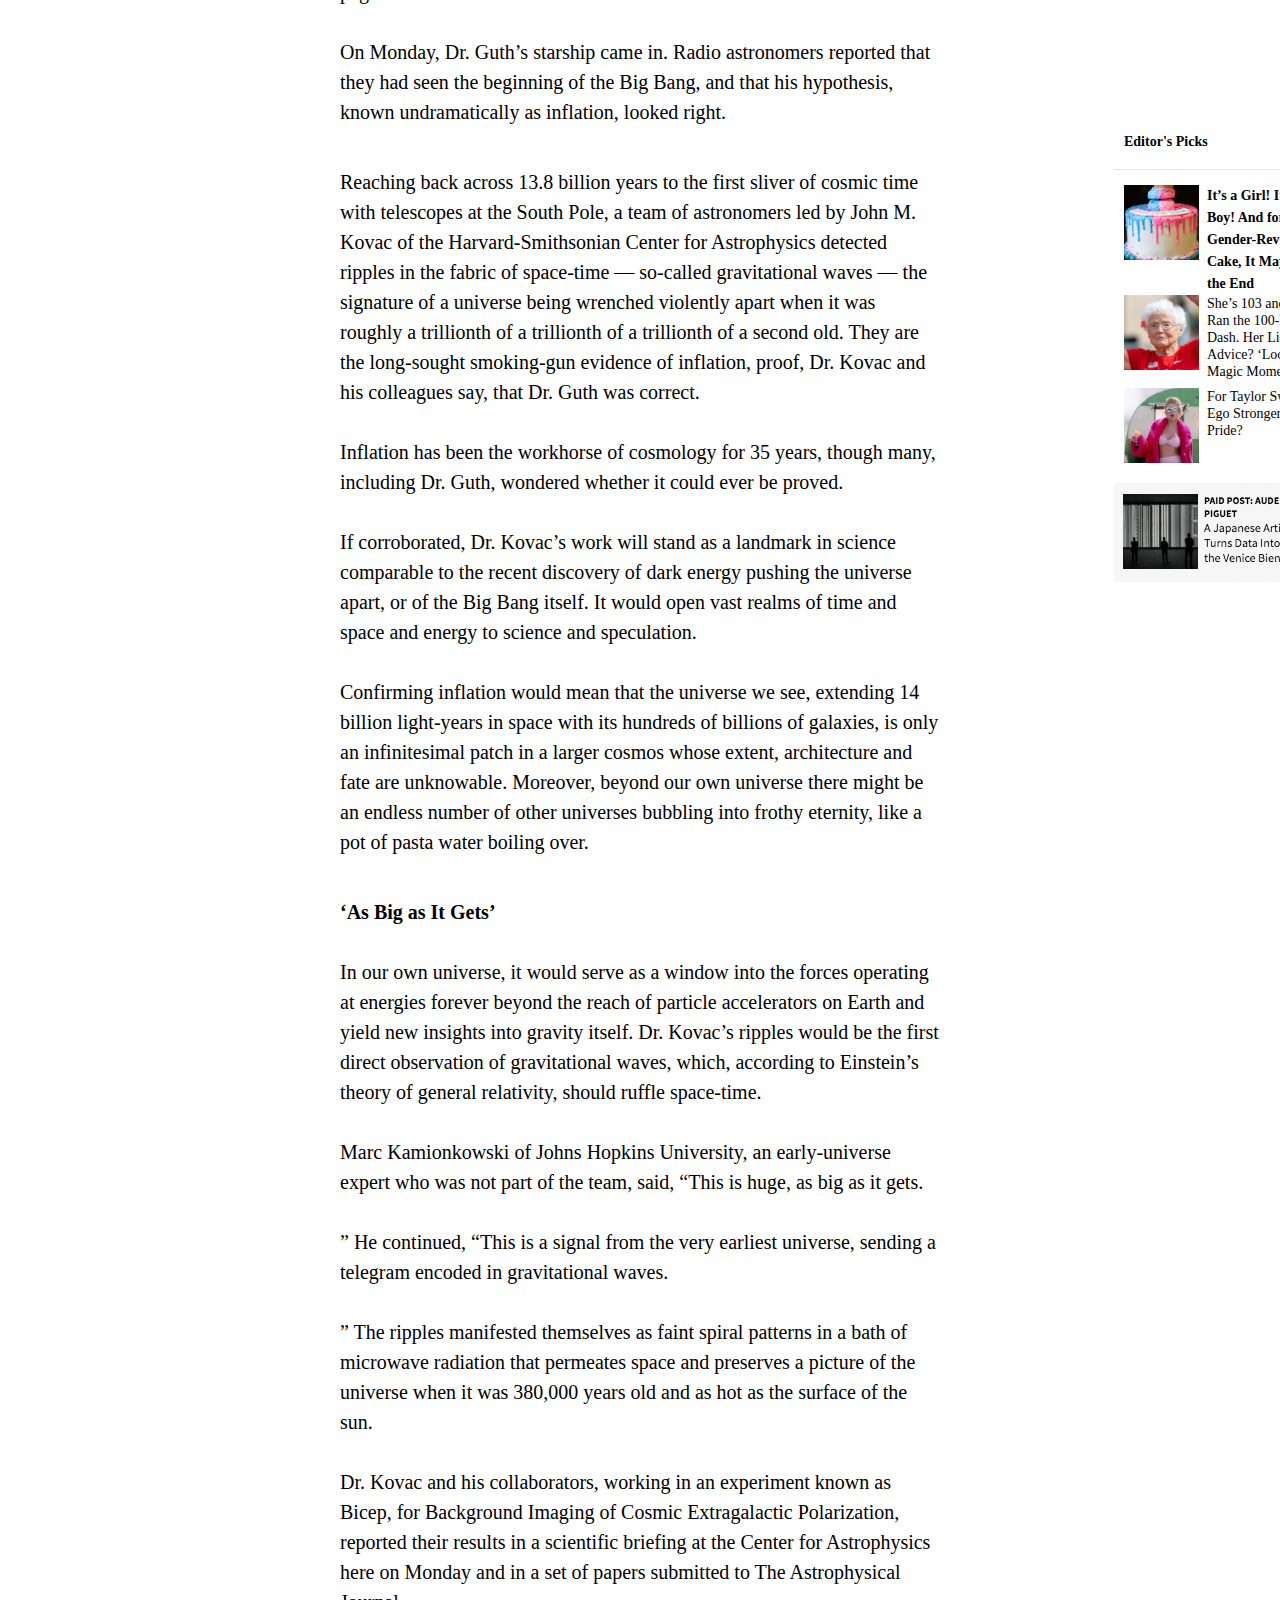
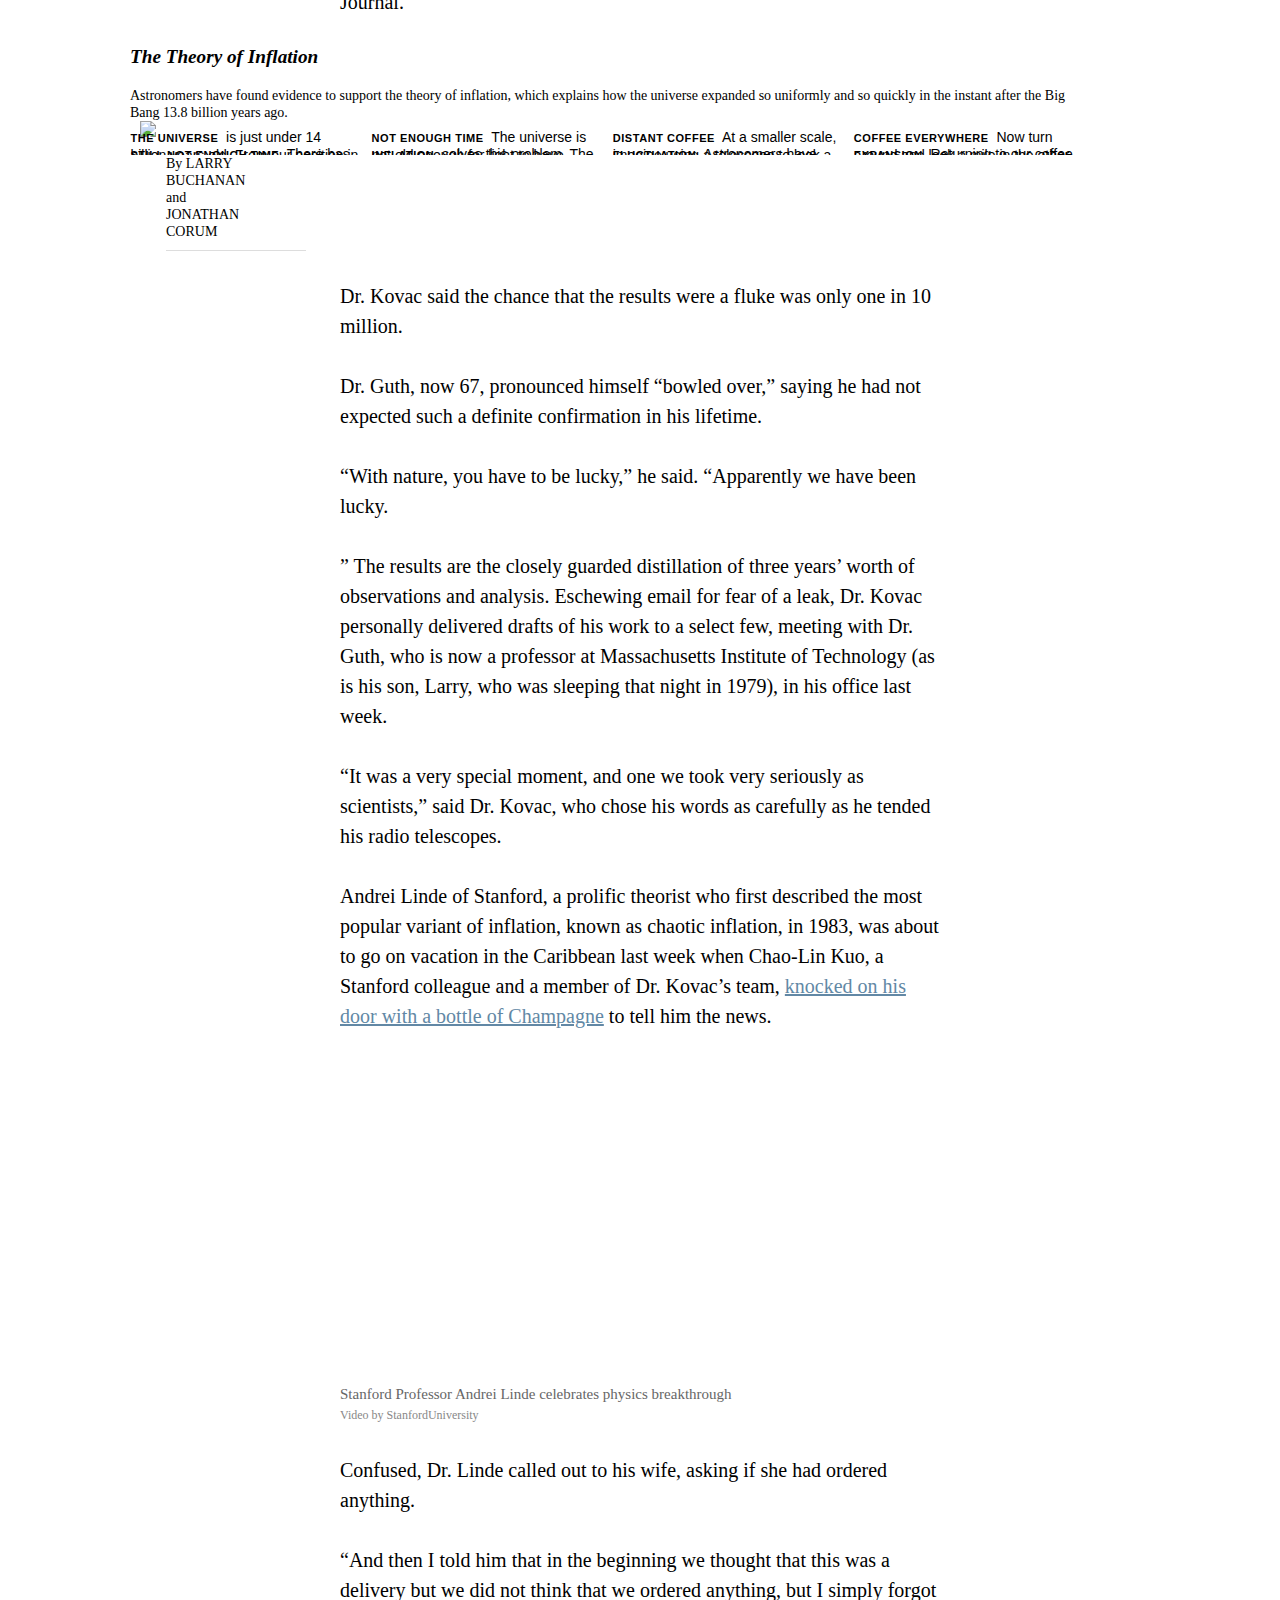
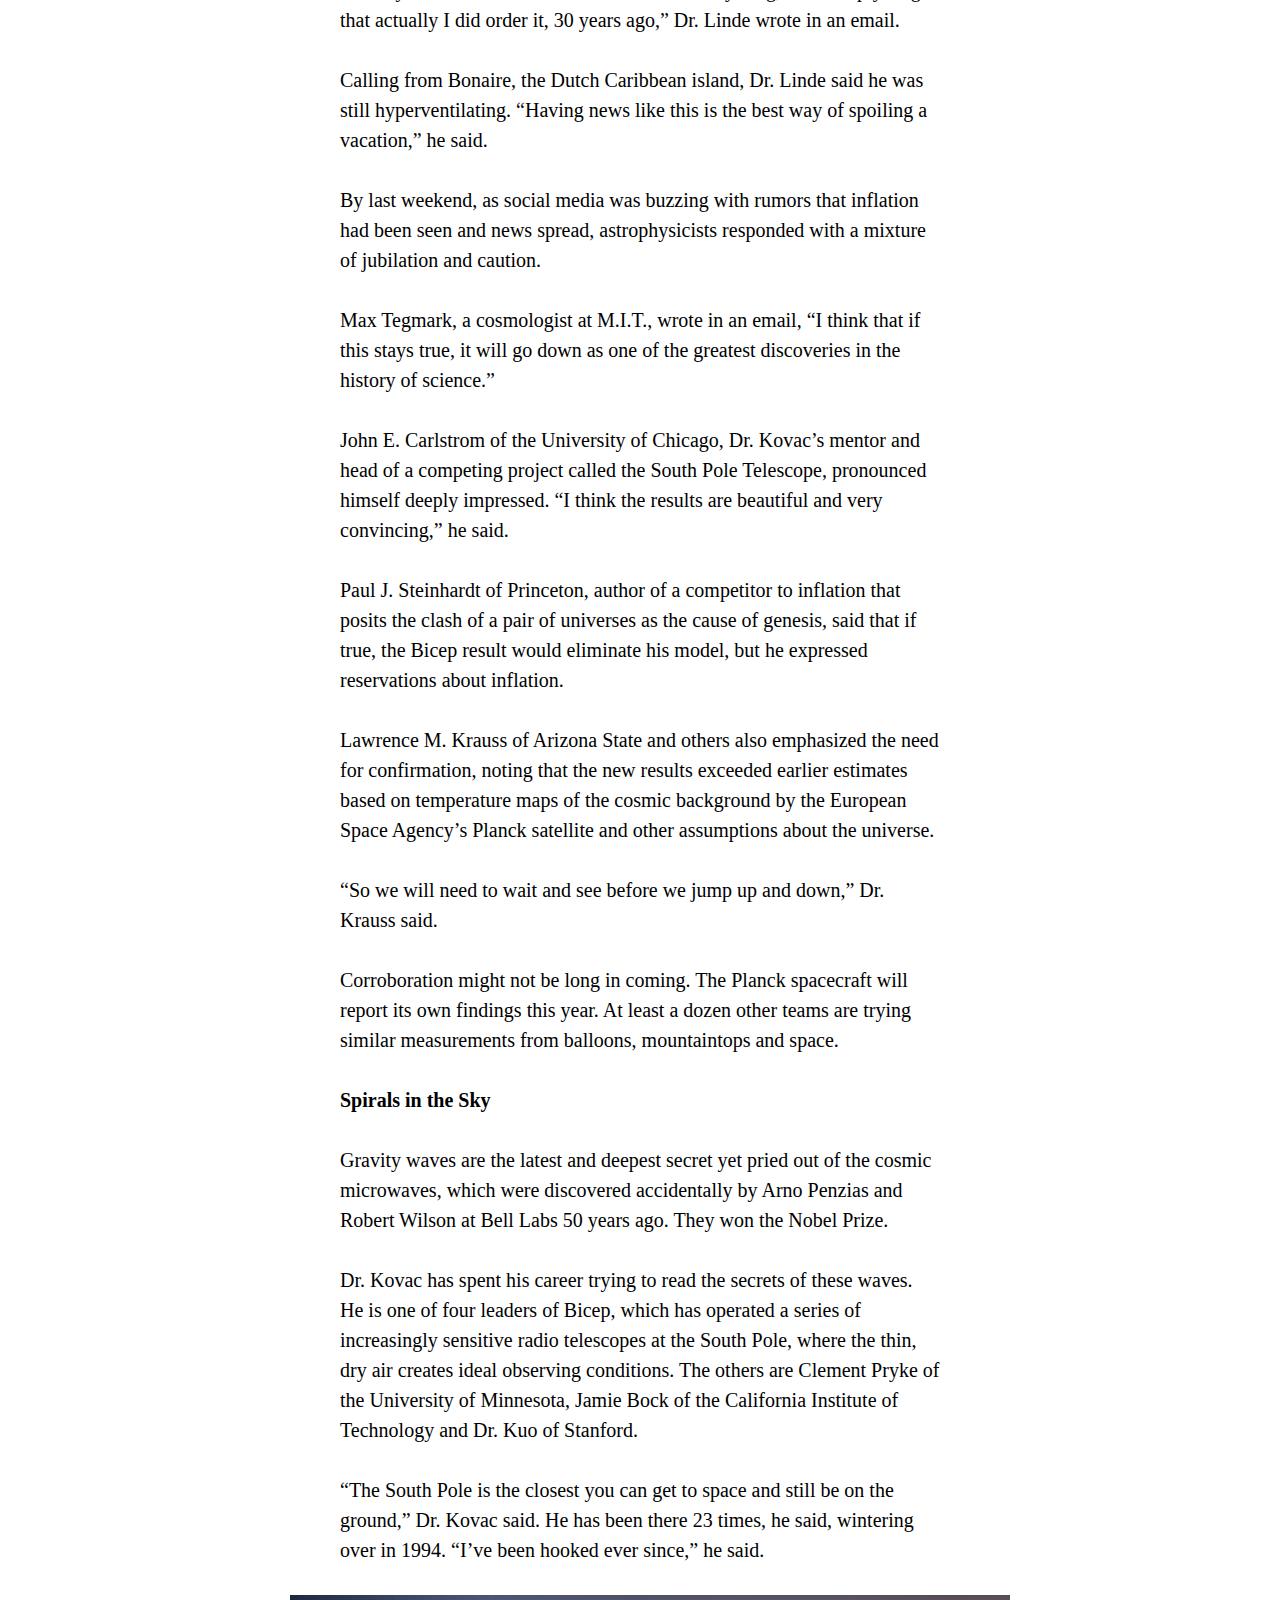
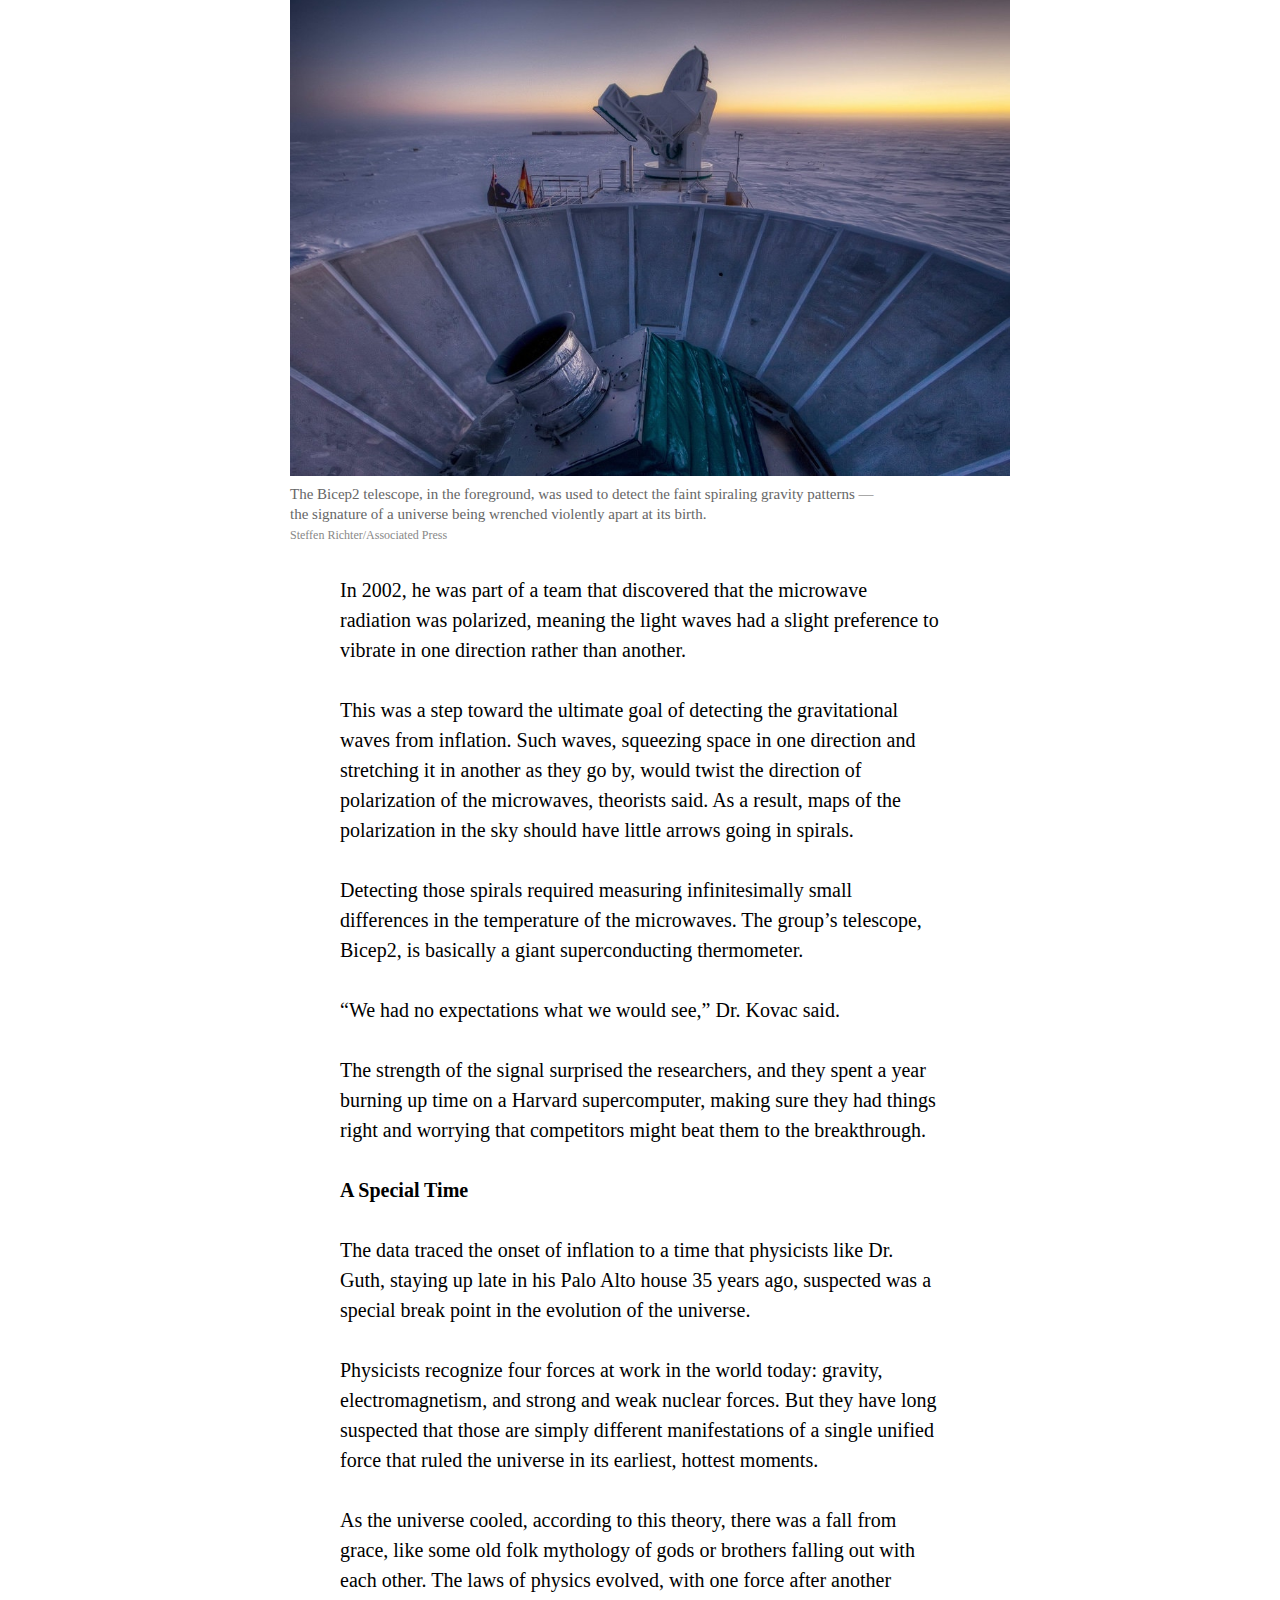
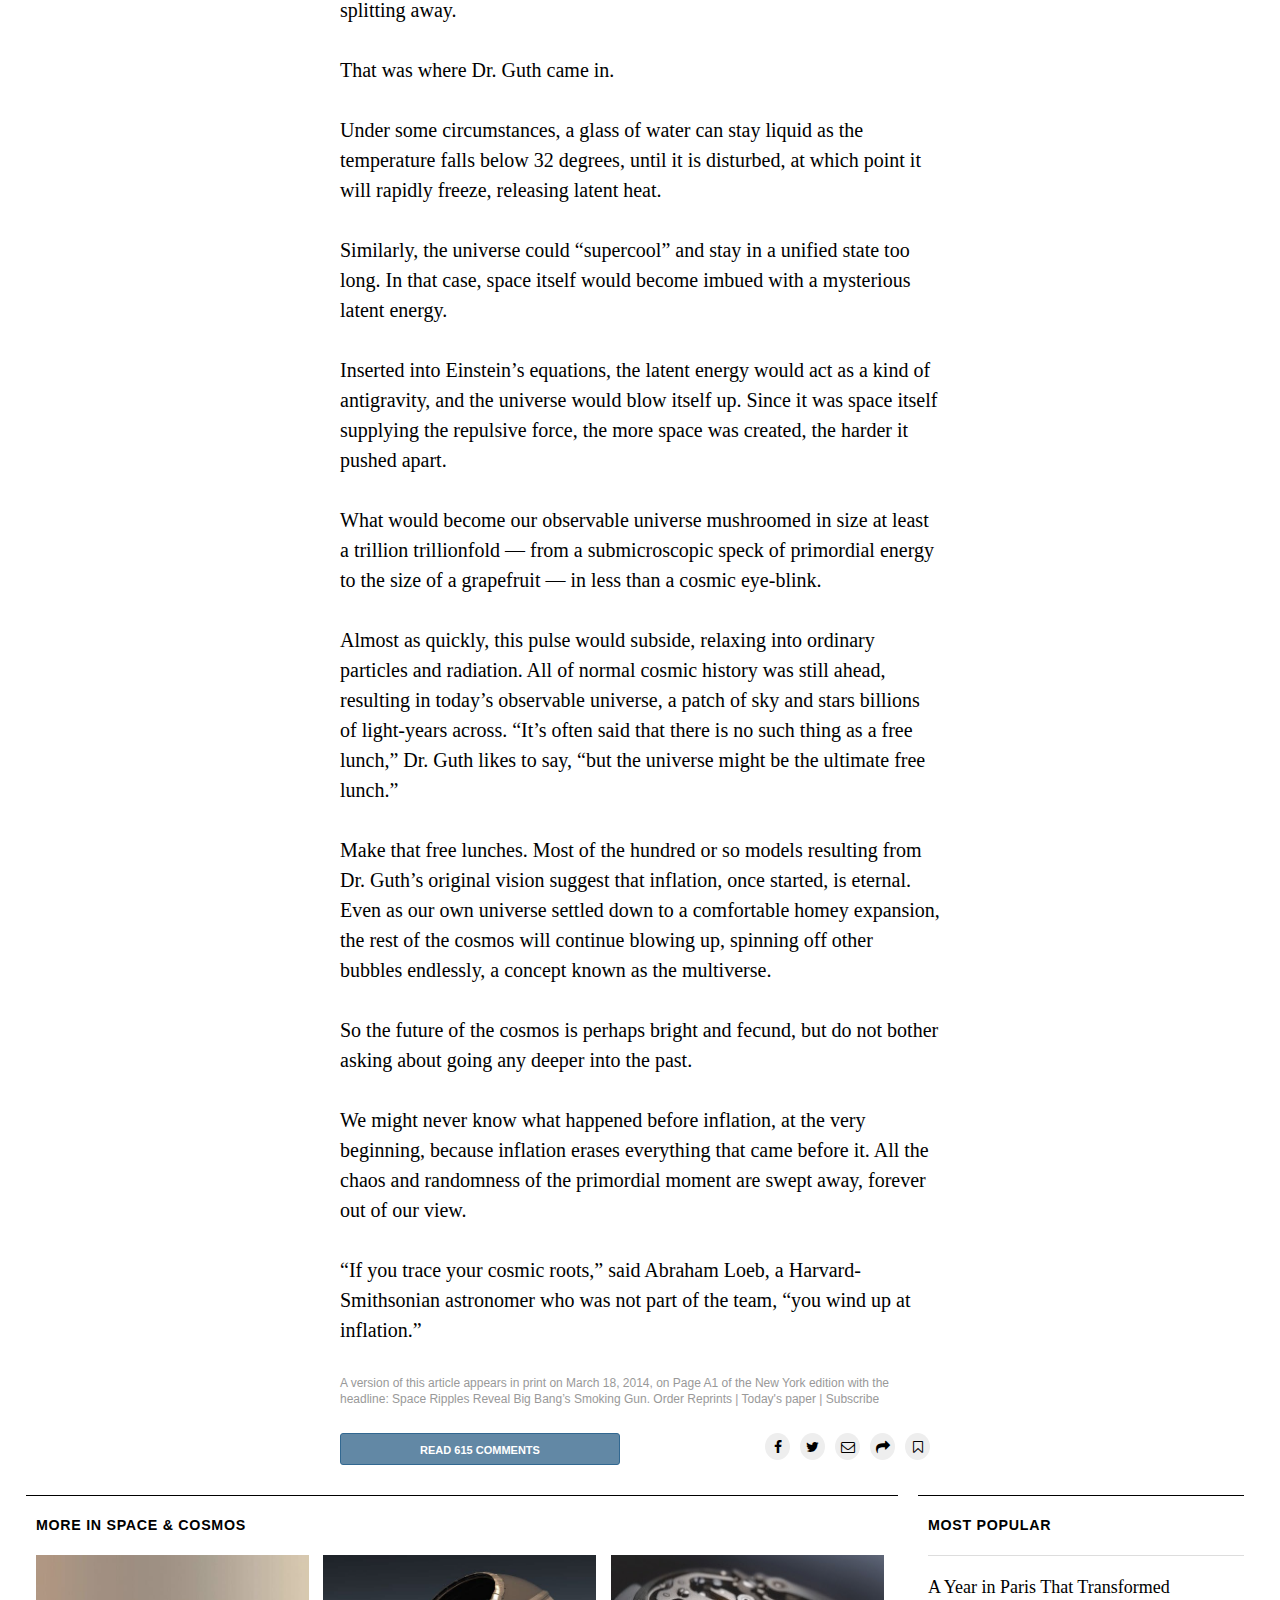
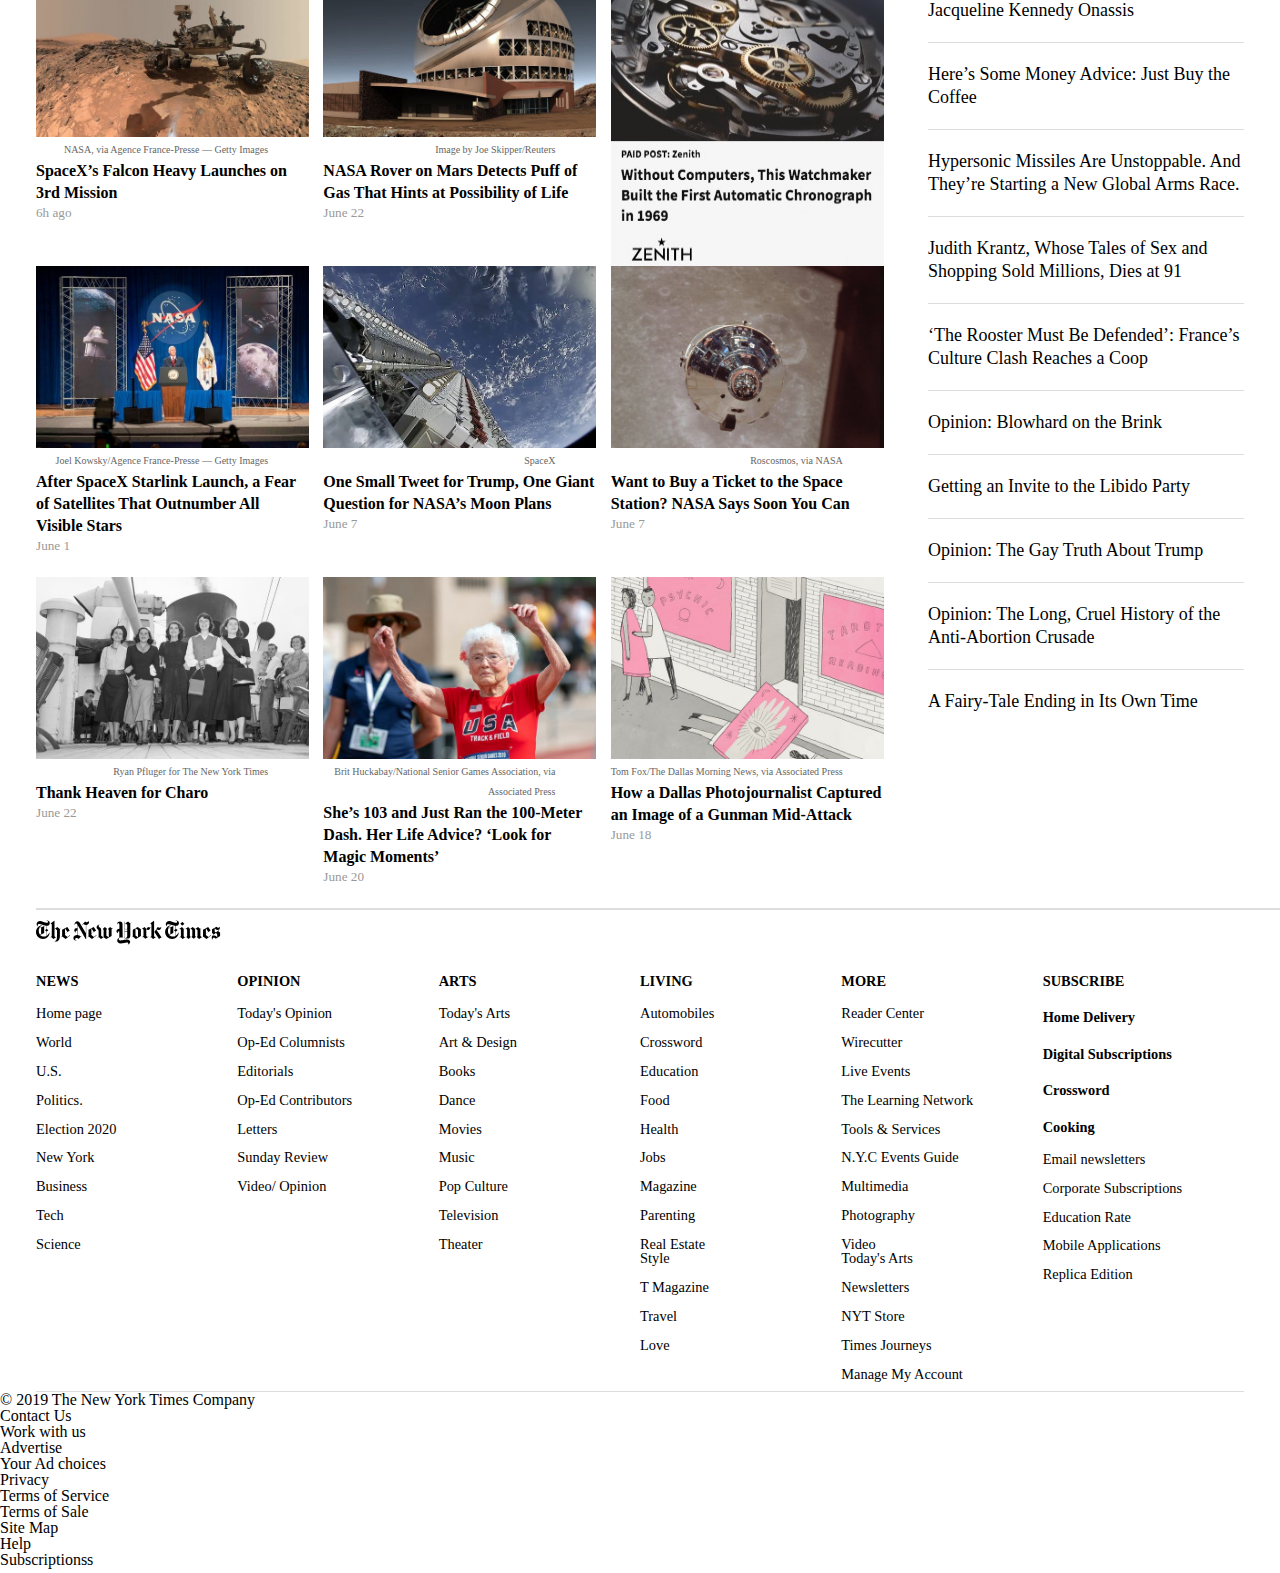
==== commit 390d73ab: "footer-links updated" ====
--- a/test.html
+++ b/test.html
@@ -714,31 +714,31 @@
           <a href="#"> <div>Times Journeys</div> </a><br>
           <a href="#"> <div>Manage My Account</div> </a>
         </div>
-        <div class="columns" id="last-col">
+        <div class="columns">
           <div><h3>SUBSCRIBE</h3></div><br>
-          <a href="#"> <div> <h3> <i class="fa fa-facebook"></i> Home Delivery </h3></div> </a><br>
+          <a href="#"> <div> <h3> Home Delivery </h3></div> </a><br>
           <a href="#"><div><h3>Digital Subscriptions </h3></div></a><br>
           <a href="#"> <div><h3>Crossword</h3></div> </a><br>
           <a href="#"> <div><h3>Cooking</h3></div> </a><br>
-          <a href="#"> <div class="sublinks">Email newsletters</div> </a><br>
-          <a href="#"> <div class="sublinks">Corporate Subscriptions</div> </a><br>
-          <a href="#"> <div class="sublinks">Education Rate</div> </a><br>
-          <a href="#"> <div class="sublinks" id="mobile">Mobile Applications</div> </a><br>
-          <a href="#"> <div class="sublinks">Replica Edition</div> </a>
+          <a href="#"> <div>Email newsletters</div> </a><br>
+          <a href="#"> <div>Corporate Subscriptions</div> </a><br>
+          <a href="#"> <div>Education Rate</div> </a><br>
+          <a href="#"> <div>Mobile Applications</div> </a><br>
+          <a href="#"> <div>Replica Edition</div> </a>
         </div>
       </footer>
       <div class="footer-links">
-        <div></div>
-        <div></div>
-        <div></div>
-        <div></div>
-        <div></div>
-        <div></div>
-        <div></div>
-        <div></div>
-        <div></div>
-        <div></div>
-        <div></div>
+        <div><a href="#">© 2019 The New York Times Company</a></div>
+        <div><a href="#">Contact Us</a></div>
+        <div><a href="#">Work with us</a></div>
+        <div><a href="#">Advertise</a></div>
+        <div><a href="#">Your Ad choices</a></div>
+        <div><a href="#">Privacy</a></div>
+        <div><a href="#">Terms of Service</a></div><a</div>
+        <div><a href="#">Terms of Sale</a></div>
+        <div><a href="#">Site Map</a></div>
+        <div><a href="#">Help</a></div>
+        <div><a href="#">Subscriptionss</a></div>
       </div>
   </body>
 </html>
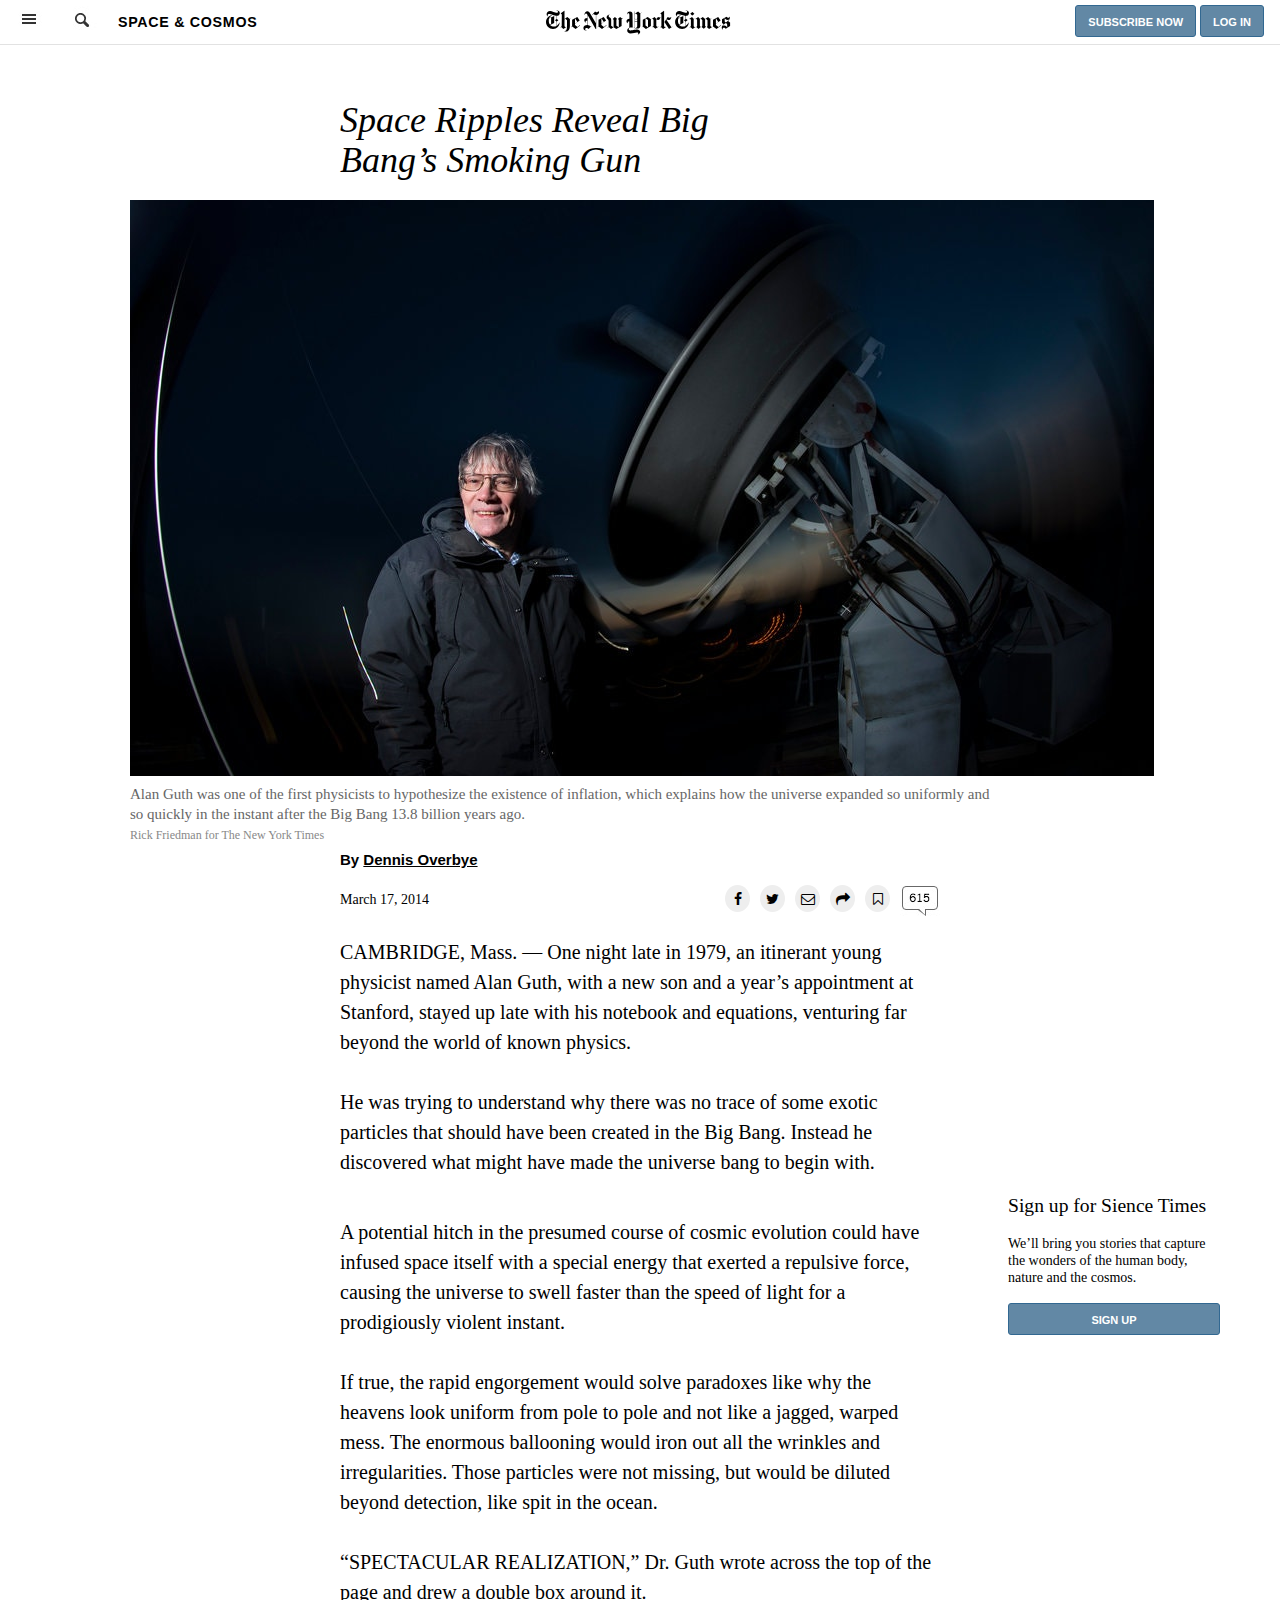
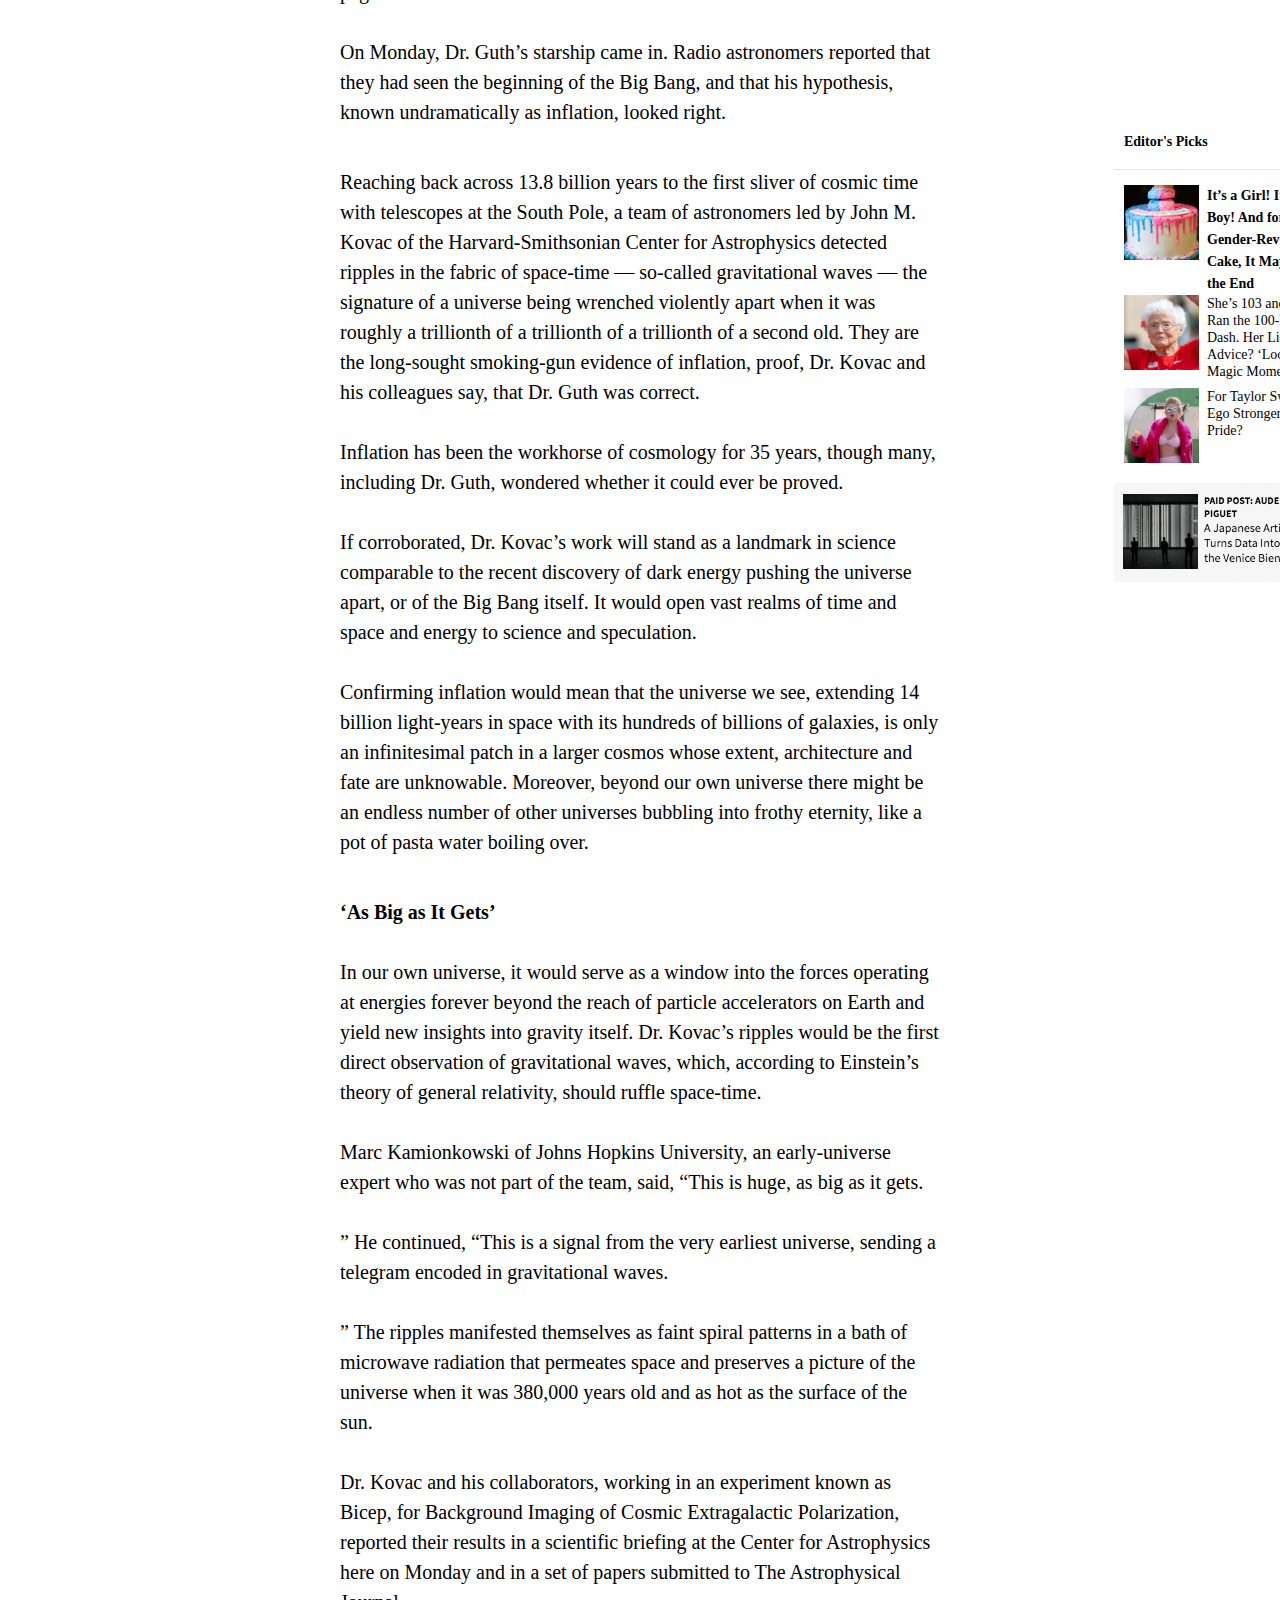
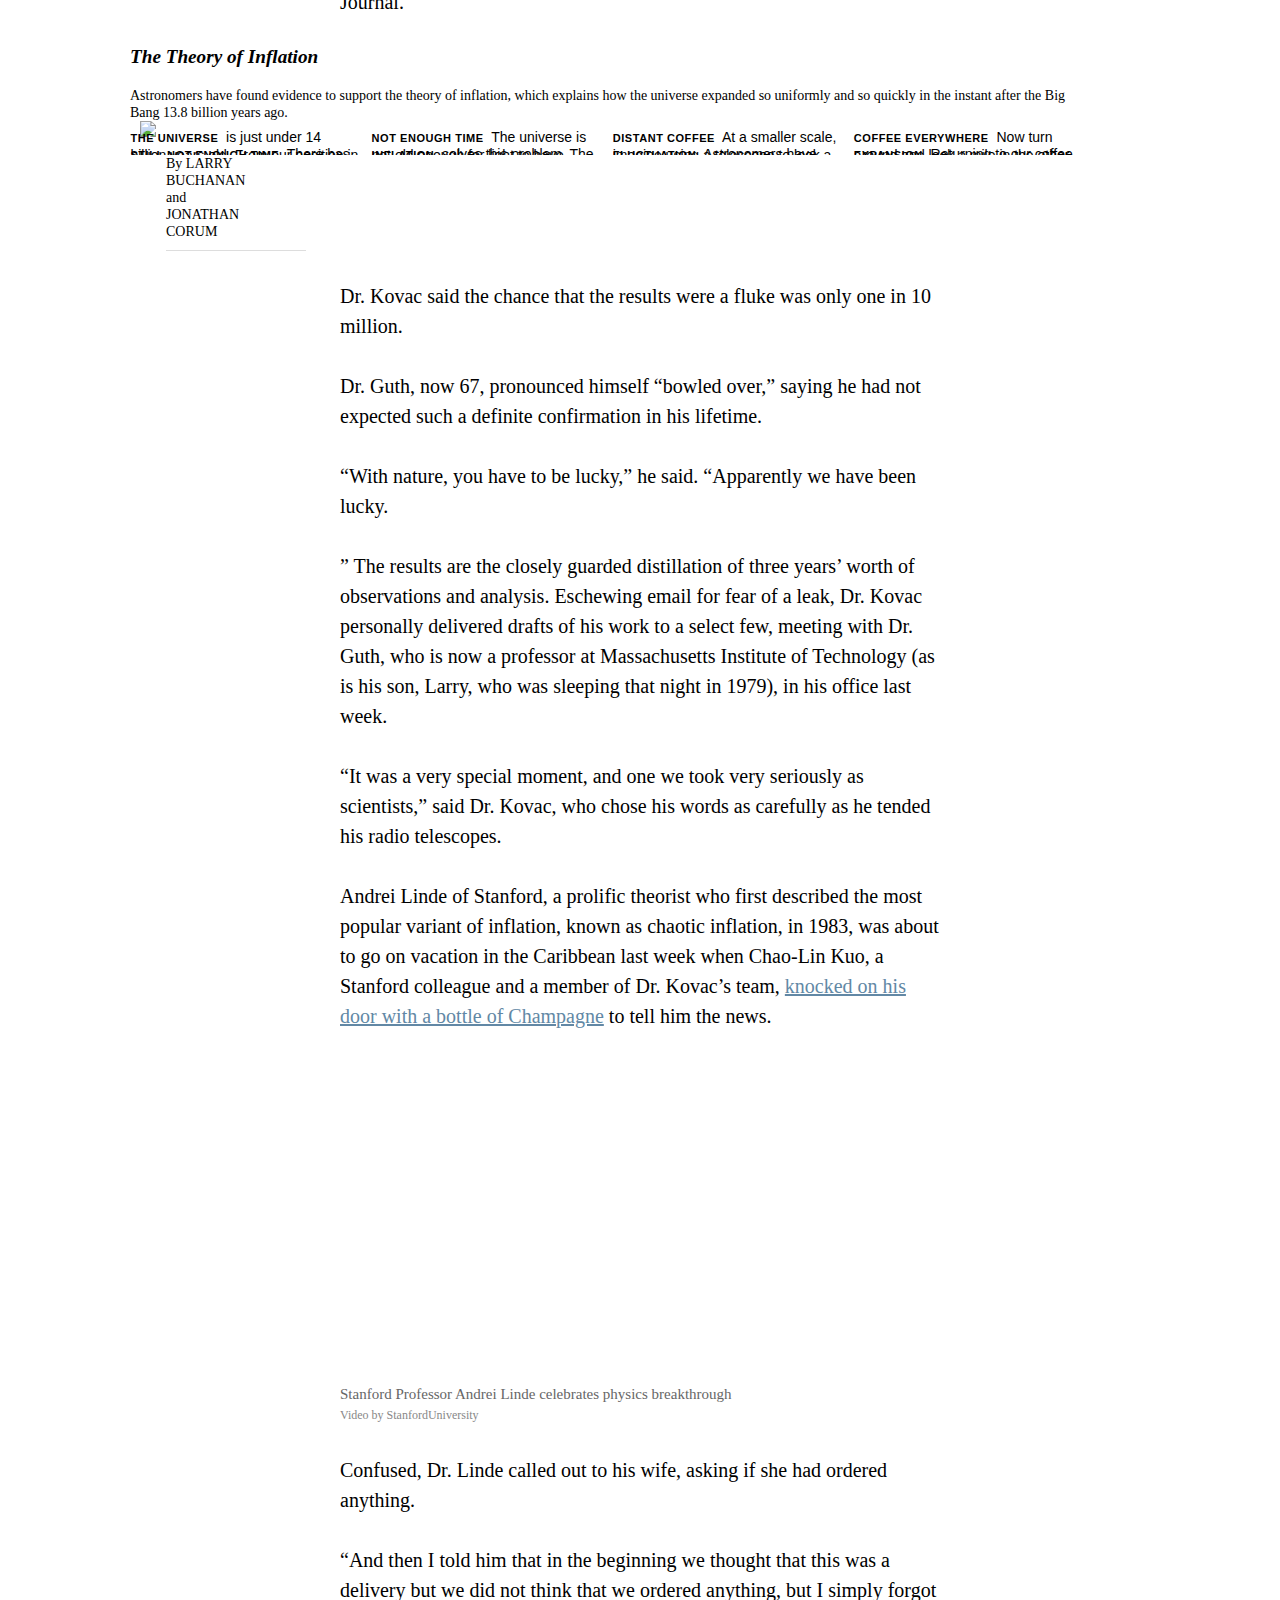
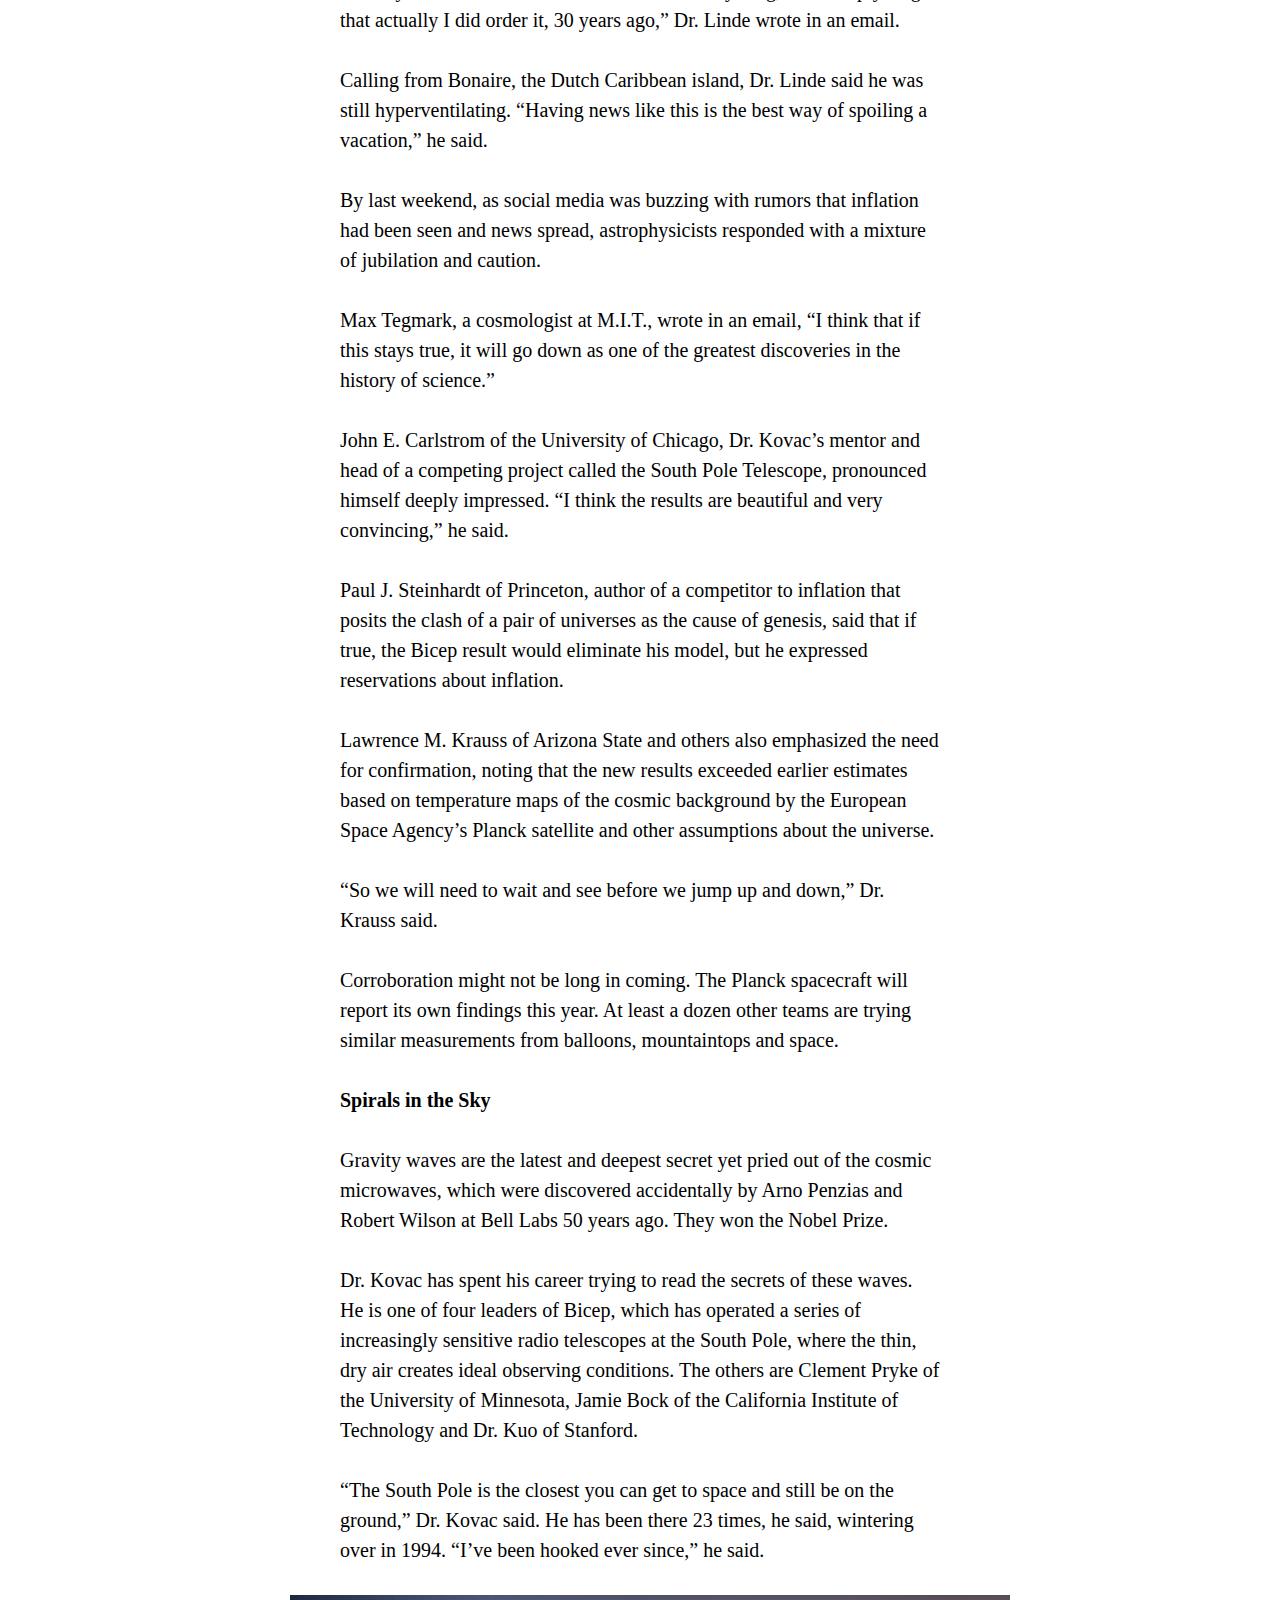
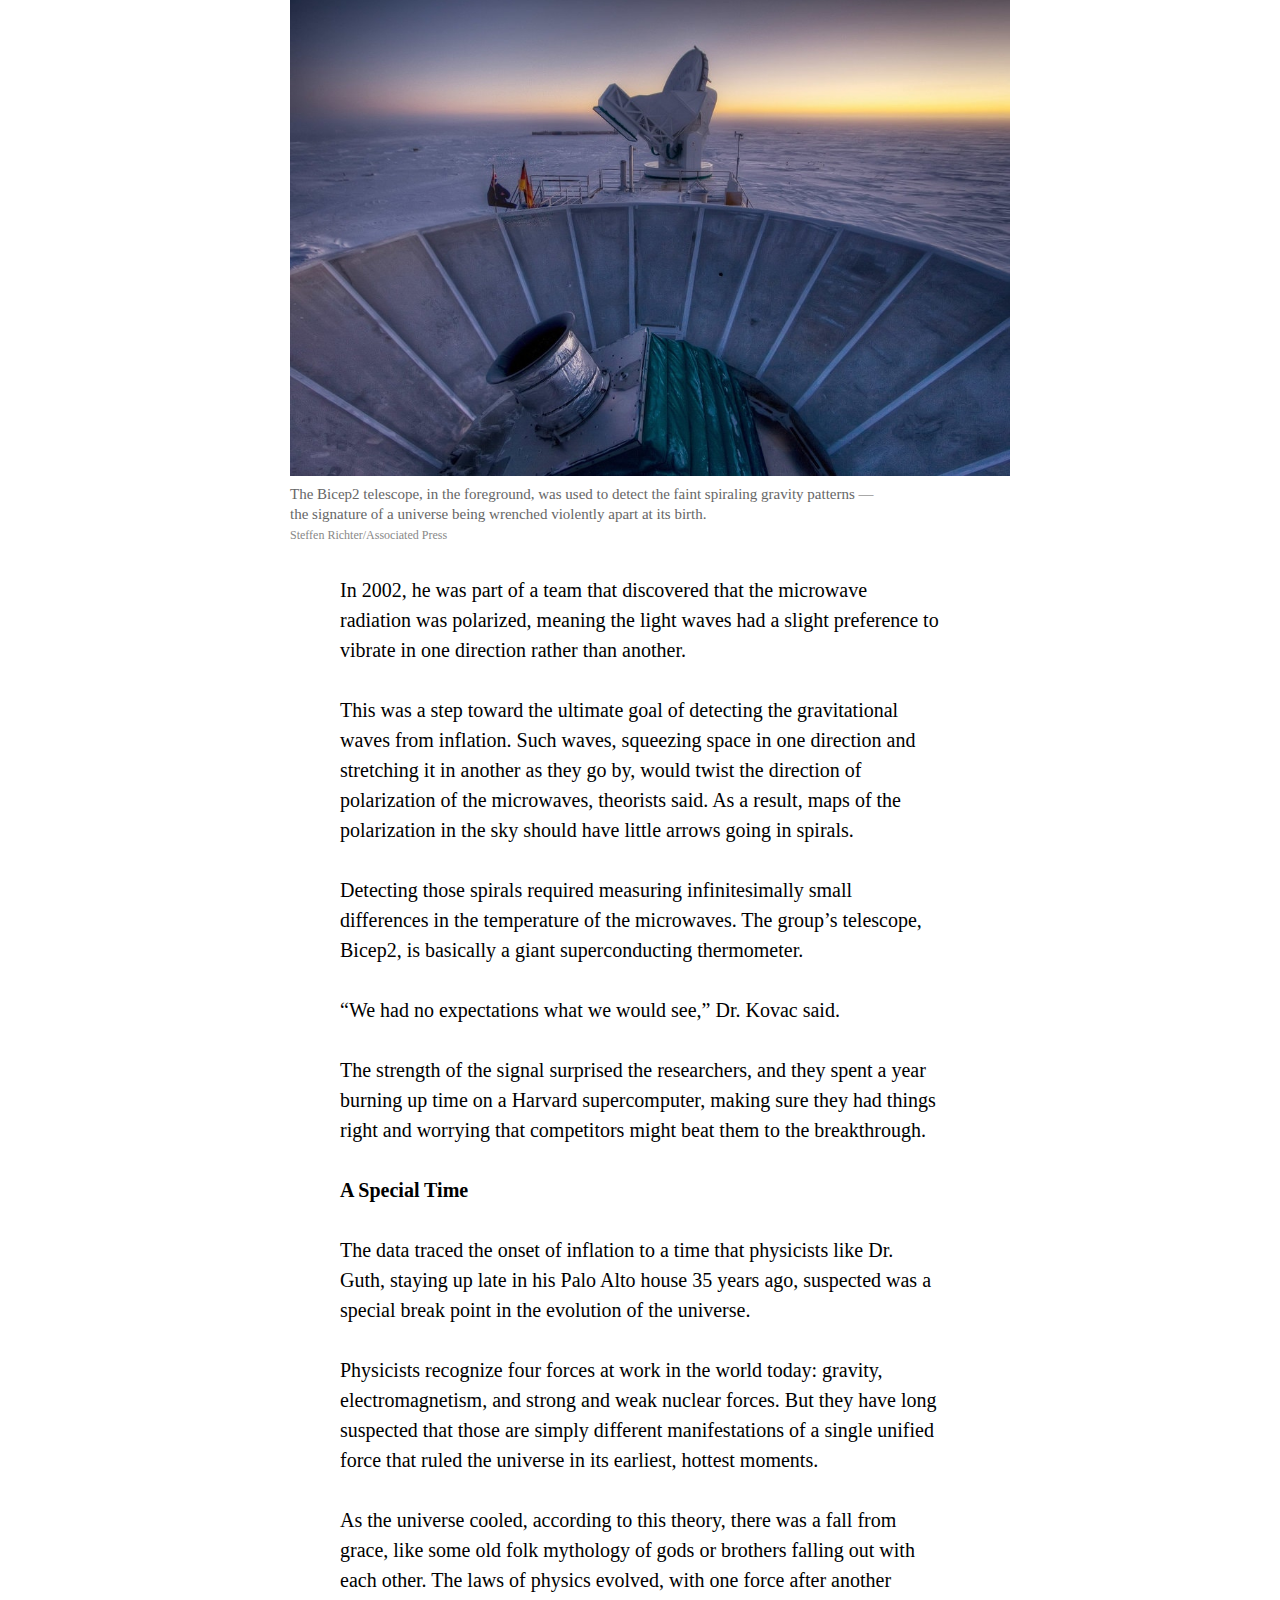
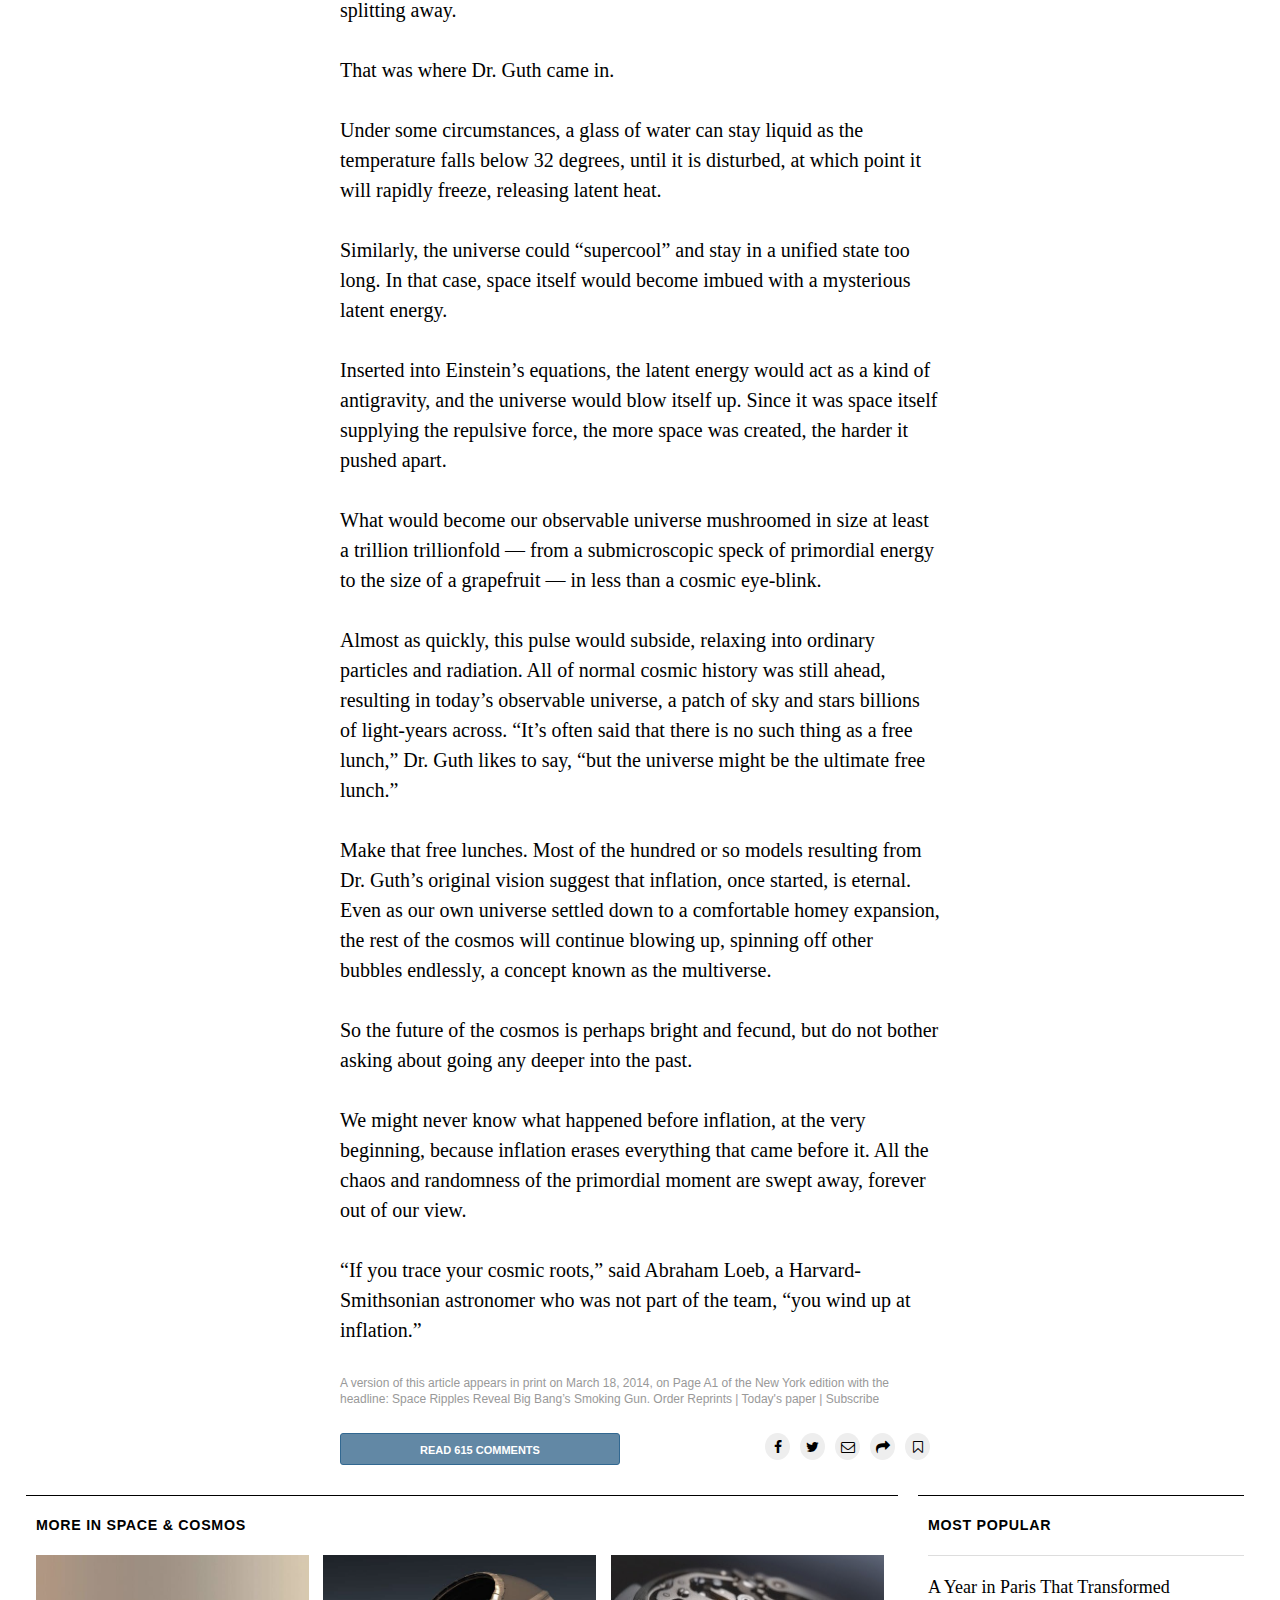
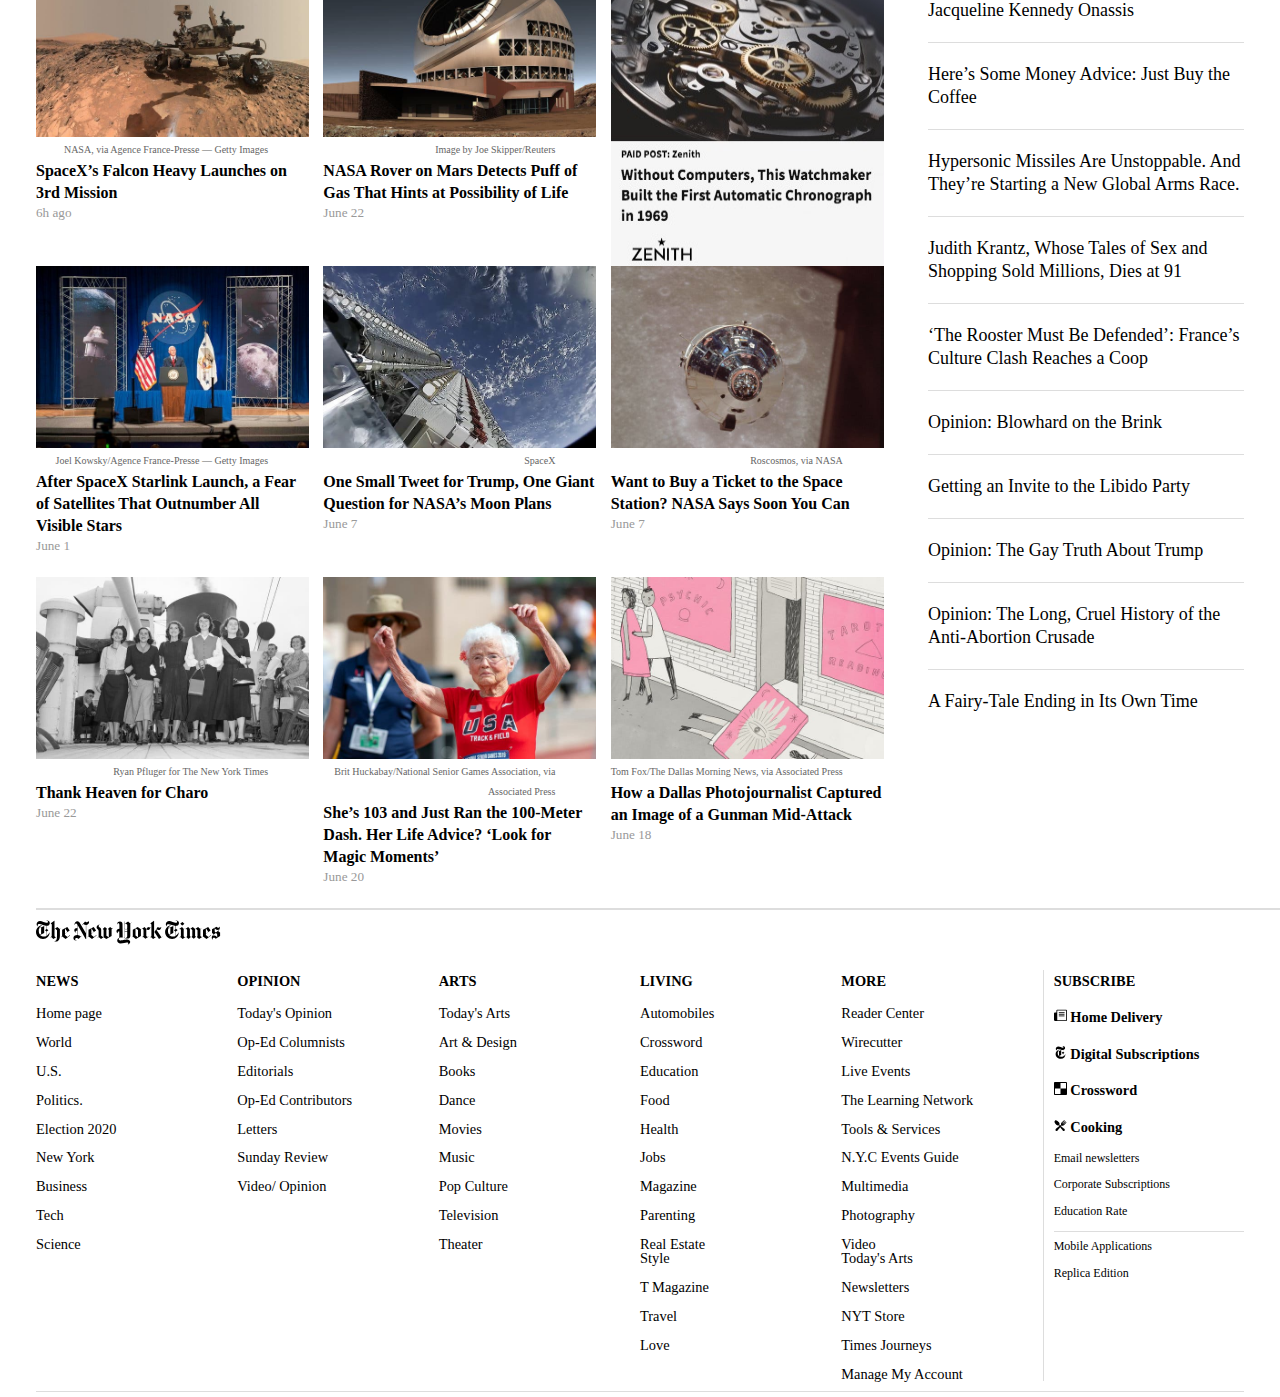
==== commit 11bd99ce: "Fixed the right column icons" ====
--- a/test.html
+++ b/test.html
@@ -714,31 +714,31 @@
           <a href="#"> <div>Times Journeys</div> </a><br>
           <a href="#"> <div>Manage My Account</div> </a>
         </div>
-        <div class="columns">
+        <div class="columns" id="last-col">
           <div><h3>SUBSCRIBE</h3></div><br>
-          <a href="#"> <div> <h3> Home Delivery </h3></div> </a><br>
-          <a href="#"><div><h3>Digital Subscriptions </h3></div></a><br>
-          <a href="#"> <div><h3>Crossword</h3></div> </a><br>
-          <a href="#"> <div><h3>Cooking</h3></div> </a><br>
-          <a href="#"> <div>Email newsletters</div> </a><br>
-          <a href="#"> <div>Corporate Subscriptions</div> </a><br>
-          <a href="#"> <div>Education Rate</div> </a><br>
-          <a href="#"> <div>Mobile Applications</div> </a><br>
-          <a href="#"> <div>Replica Edition</div> </a>
+          <a href="#"> <div> <h3> <svg class="css-r5ic95" viewBox="0 0 14 13" fill="#000"><path d="M13.1,11.7H3.5V1.2h9.6V11.7zM13.1,0.4H3.5C3,0.4,2.6,0.8,2.6,1.2v2.2H0.9C0.4,3.4,0,3.8,0,4.3v5.2v1.5c0,0.8,0.8,1.5,1.8,1.5h1.7h0h7.4h2.2c0.5,0,0.9-0.4,0.9-0.9V1.2C14,0.8,13.6,0.4,13.1,0.4"></path><polygon points="10.9,3 5.2,3 5.2,3.9 11.4,3.9 11.4,3"></polygon><rect x="5.2" y="4.7" width="6.1" height="0.9"></rect><rect x="5.2" y="6.5" width="6.1" height="0.9"></rect></svg> Home Delivery </h3></div> </a><br>
+          <a href="#"><div><h3><svg class="css-r5ic95" viewBox="0 0 10 13"><path fill="#000" d="M9.9,8c-0.4,1.1-1.2,1.9-2.3,2.4V8l1.3-1.2L7.6,5.7V4c1.2-0.1,2-1,2-2c0-1.4-1.3-1.9-2.1-1.9c-0.2,0-0.3,0-0.6,0.1v0.1c0.1,0,0.2,0,0.3,0c0.5,0,0.9,0.2,0.9,0.7c0,0.4-0.3,0.7-0.8,0.7C6,1.7,4.5,0.6,2.8,0.6c-1.5,0-2.5,1.1-2.5,2.2C0.3,4,1,4.3,1.6,4.6l0-0.1C1.4,4.4,1.3,4.1,1.3,3.8c0-0.5,0.5-0.9,1-0.9C3.7,2.9,6,4,7.4,4h0.1v1.7L6.2,6.8L7.5,8v2.4c-0.5,0.2-1.1,0.3-1.7,0.3c-2.2,0-3.6-1.3-3.6-3.5c0-0.5,0.1-1,0.2-1.5l1.1-0.5V10l2.2-1v-5L2.5,5.5c0.3-1,1-1.7,1.8-2l0,0C2.2,3.9,0.1,5.6,0.1,8c0,2.9,2.4,4.8,5.2,4.8C8.2,12.9,9.9,10.9,9.9,8L9.9,8z"></path></svg> Digital Subscriptions </h3></div></a><br>
+          <a href="#"> <div><h3><svg class="css-r5ic95" viewBox="0 0 13 13" fill="#000"><polygon points="0,-93.6 0,-86.9 6.6,-93.6"></polygon><polygon points="0.9,-86 7.5,-86 7.5,-92.6"></polygon><polygon points="0,-98 0,-94.8 8.8,-94.8 8.8,-86 12,-86 12,-98"></polygon><path d="M11.9-40c-0.4,1.1-1.2,1.9-2.3,2.4V-40l1.3-1.2l-1.3-1.2V-44c1.2-0.1,2-1,2-2c0-1.4-1.3-1.9-2.1-1.9c-0.2,0-0.3,0-0.6,0.1v0.1c0.1,0,0.2,0,0.3,0c0.5,0,0.9,0.2,0.9,0.7c0,0.4-0.3,0.7-0.8,0.7c-1.3,0-2.8-1.1-4.5-1.1c-1.5,0-2.5,1.1-2.5,2.2c0,1.1,0.6,1.5,1.3,1.7l0-0.1c-0.2-0.1-0.4-0.4-0.4-0.7c0-0.5,0.5-0.9,1-0.9C5.7-45.1,8-44,9.4-44h0.1v1.7l-1.3,1.1L9.5-40v2.4c-0.5,0.2-1.1,0.3-1.7,0.3c-2.2,0-3.6-1.3-3.6-3.5c0-0.5,0.1-1,0.2-1.5l1.1-0.5v4.9l2.2-1v-5l-3.3,1.5c0.3-1,1-1.7,1.8-2l0,0c-2.2,0.5-4.3,2.1-4.3,4.6c0,2.9,2.4,4.8,5.2,4.8C10.2-35.1,11.9-37.1,11.9-40L11.9-40z"></path><path d="M12.2-23.7c-0.2,0-0.4,0.2-0.4,0.4v0.4L0.4-19.1v2.3l3,1l-0.2,0.6c-0.3,0.8,0.1,1.8,0.9,2.1l1.7,0.7c0.2,0.1,0.4,0.1,0.6,0.1c0.6,0,1.3-0.4,1.5-1l0.4-0.9l3.5,1.2v0.4c0,0.2,0.2,0.4,0.4,0.4c0.2,0,0.4-0.2,0.4-0.4v-10.7C12.6-23.5,12.4-23.7,12.2-23.7M7.1-13.6c-0.2,0.4-0.6,0.6-1,0.4l-1.7-0.7c-0.4-0.2-0.6-0.6-0.4-1l0.3-0.7l3.3,1.1L7.1-13.6z"></path><path d="M13.1-60.3H3.5v-10.5h9.6V-60.3zM13.1-71.6H3.5c-0.5,0-0.9,0.4-0.9,0.9v2.2H0.9c-0.5,0-0.9,0.4-0.9,0.9v5.2v1.5c0,0.8,0.8,1.5,1.8,1.5h1.7h0h7.4h2.2c0.5,0,0.9-0.4,0.9-0.9v-10.5C14-71.2,13.6-71.6,13.1-71.6"></path><polygon points="10.9,-69 5.2,-69 5.2,-68.1 11.4,-68.1 11.4,-69"></polygon><rect x="5.2" y="-67.3" width="6.1" height="0.9"></rect><rect x="5.2" y="-65.5" width="6.1" height="0.9"></rect><path d="M12,6.5H6.5V12H1V6.5h5.5V1H12V6.5zM12,0H1C0.4,0,0,0.5,0,1v11c0,0.6,0.4,1,1,1h11c0.5,0,1-0.4,1-1V1C13,0.5,12.5,0,12,0"></path></svg> Crossword</h3></div> </a><br>
+          <a href="#"> <div><h3><svg class="css-r5ic95" viewBox="0 0 13 13" fill="#000"><path d="M12,2.9L9.6,5.2c-0.1,0.1-0.3,0.1-0.4,0C9.1,5.2,9.1,5,9.3,4.9l2.4-2.4c-0.2-0.2-0.3-0.3-0.5-0.5L8.7,4.3c-0.1,0.1-0.3,0.1-0.4,0C8.2,4.3,8.2,4.1,8.4,4l2.4-2.4c-0.3-0.3-0.5-0.5-0.5-0.5L7.6,3.4C7.1,4,6.8,5.1,7.1,5.8c-1.4,1-4.6,3.5-5.1,4c-0.8,0.8-0.4,1.8-0.3,1.9c0,0,0,0,0,0c0,0,0,0,0,0c0.1,0.1,1.1,0.5,1.9-0.3c0.4-0.4,2.9-3.6,3.9-5C8.4,6.9,9.6,6.6,10.2,6l2.3-2.6C12.5,3.4,12.3,3.2,12,2.9z"></path><path d="M0.8,1.9l0.3-0.3c0.9-0.9,3.2,1.1,3.8,1.7s0.9,1.8,0.4,2.6c1.4,1.1,4.6,3.5,5,3.9c0.8,0.8,0.4,1.8,0.3,1.9c0,0,0,0,0,0c0,0,0,0,0,0c-0.1,0.1-1.1,0.5-1.9-0.3c-0.4-0.4-2.9-3.7-4-5.1C3.9,6.7,2.9,6.4,2.3,5.8S-0.2,2.9,0.8,1.9z"></path></svg> Cooking</h3></div> </a><br>
+          <a href="#"> <div class="sublinks">Email newsletters</div> </a><br>
+          <a href="#"> <div class="sublinks">Corporate Subscriptions</div> </a><br>
+          <a href="#"> <div class="sublinks">Education Rate</div> </a><br>
+          <a href="#"> <div class="sublinks" id="mobile">Mobile Applications</div> </a><br>
+          <a href="#"> <div class="sublinks">Replica Edition</div> </a>
         </div>
       </footer>
       <div class="footer-links">
-        <div><a href="#">© 2019 The New York Times Company</a></div>
-        <div><a href="#">Contact Us</a></div>
-        <div><a href="#">Work with us</a></div>
-        <div><a href="#">Advertise</a></div>
-        <div><a href="#">Your Ad choices</a></div>
-        <div><a href="#">Privacy</a></div>
-        <div><a href="#">Terms of Service</a></div><a</div>
-        <div><a href="#">Terms of Sale</a></div>
-        <div><a href="#">Site Map</a></div>
-        <div><a href="#">Help</a></div>
-        <div><a href="#">Subscriptionss</a></div>
+        <div></div>
+        <div></div>
+        <div></div>
+        <div></div>
+        <div></div>
+        <div></div>
+        <div></div>
+        <div></div>
+        <div></div>
+        <div></div>
+        <div></div>
       </div>
   </body>
 </html>
--- a/style/style.css
+++ b/style/style.css
@@ -266,6 +266,10 @@
 .sublinks {
   font-size: smaller;
 }
+.css-r5ic95 {
+  height: 13px;
+  width: 13px;
+}
 #zenith {
   width: 273px;
   height: 318px;
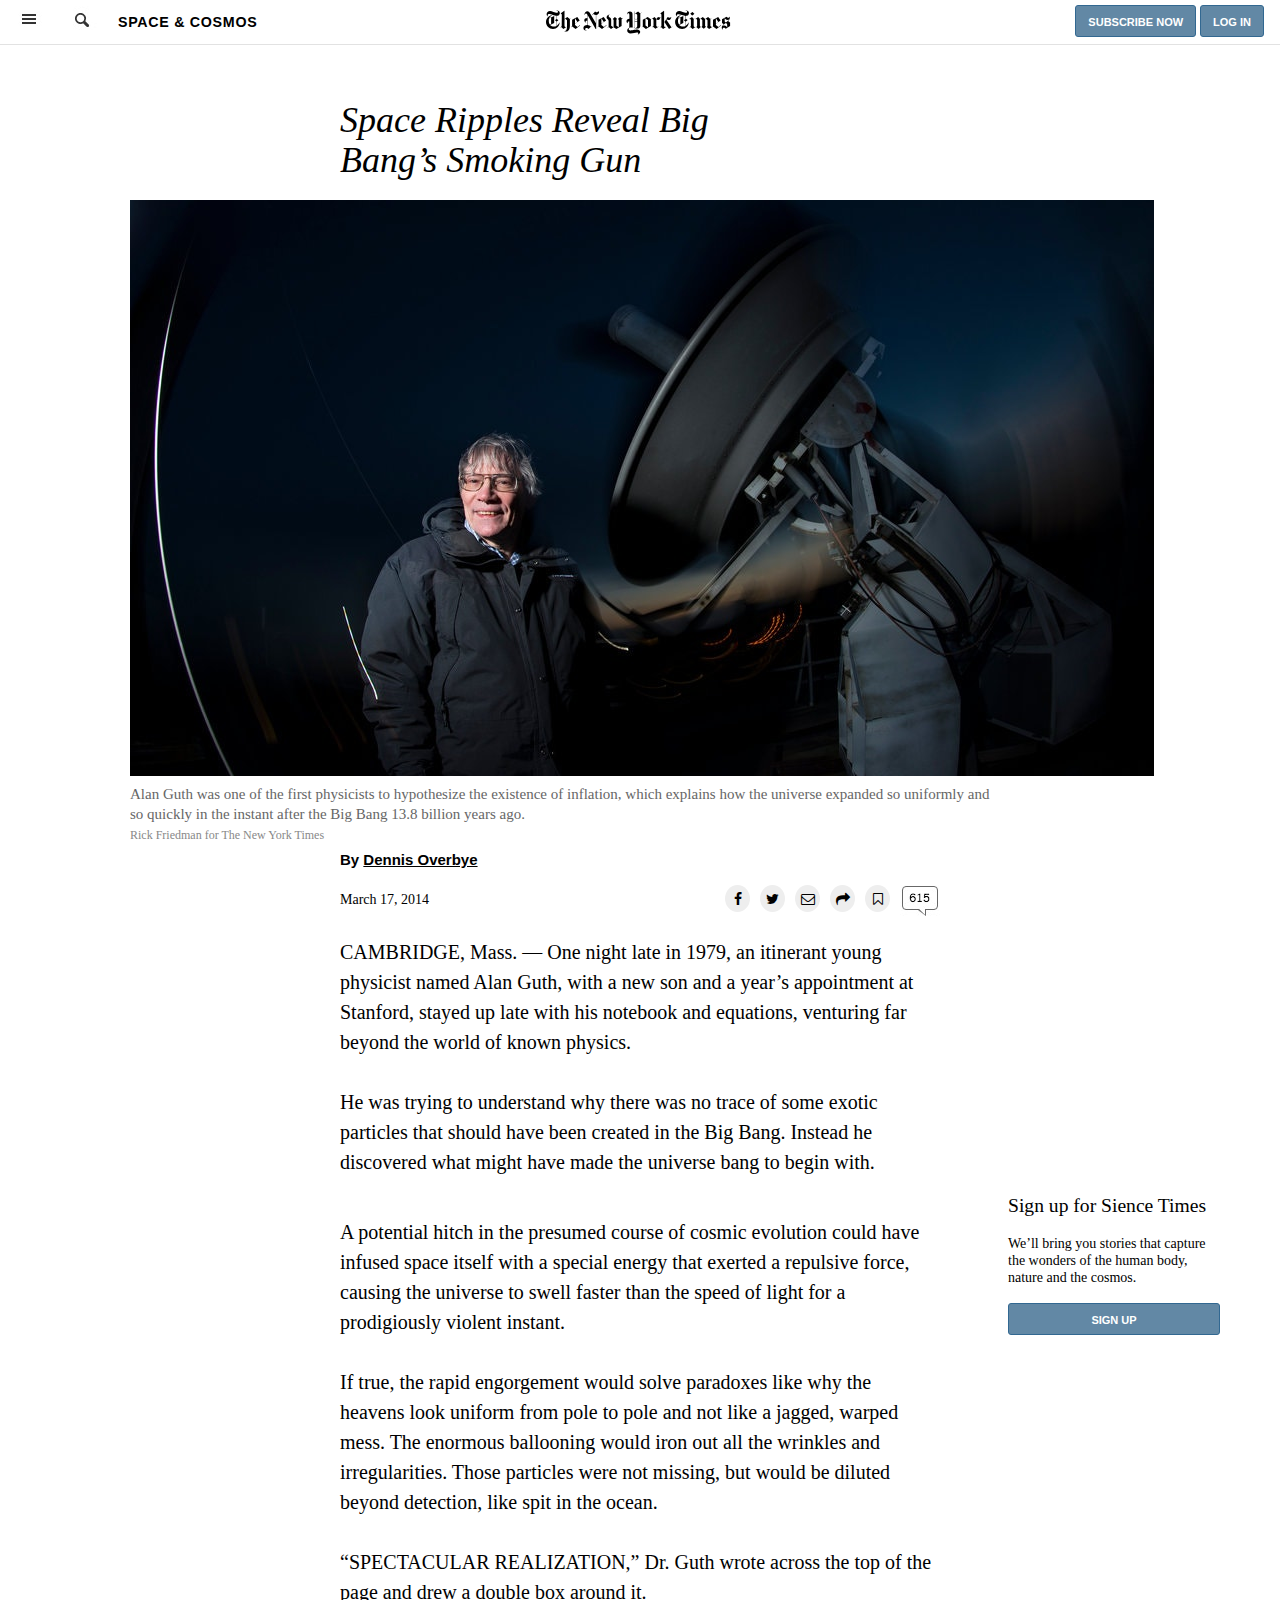
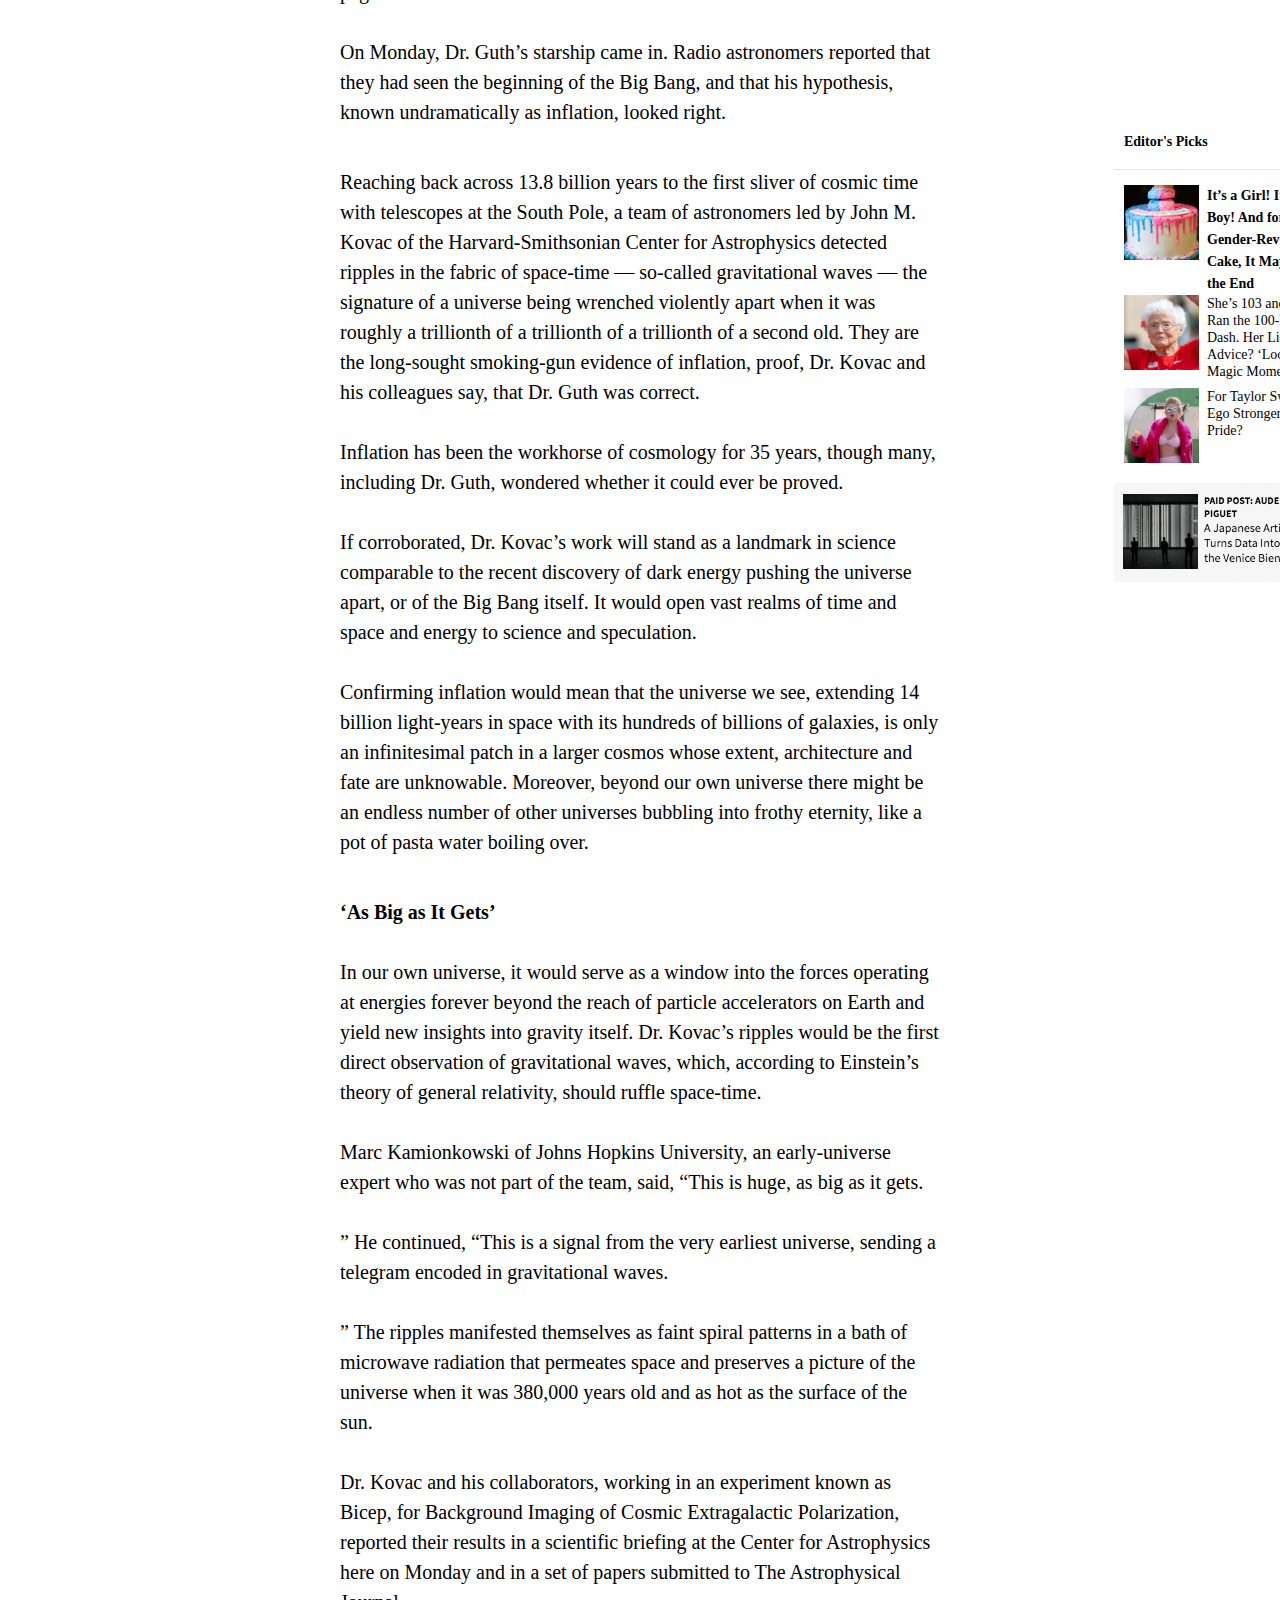
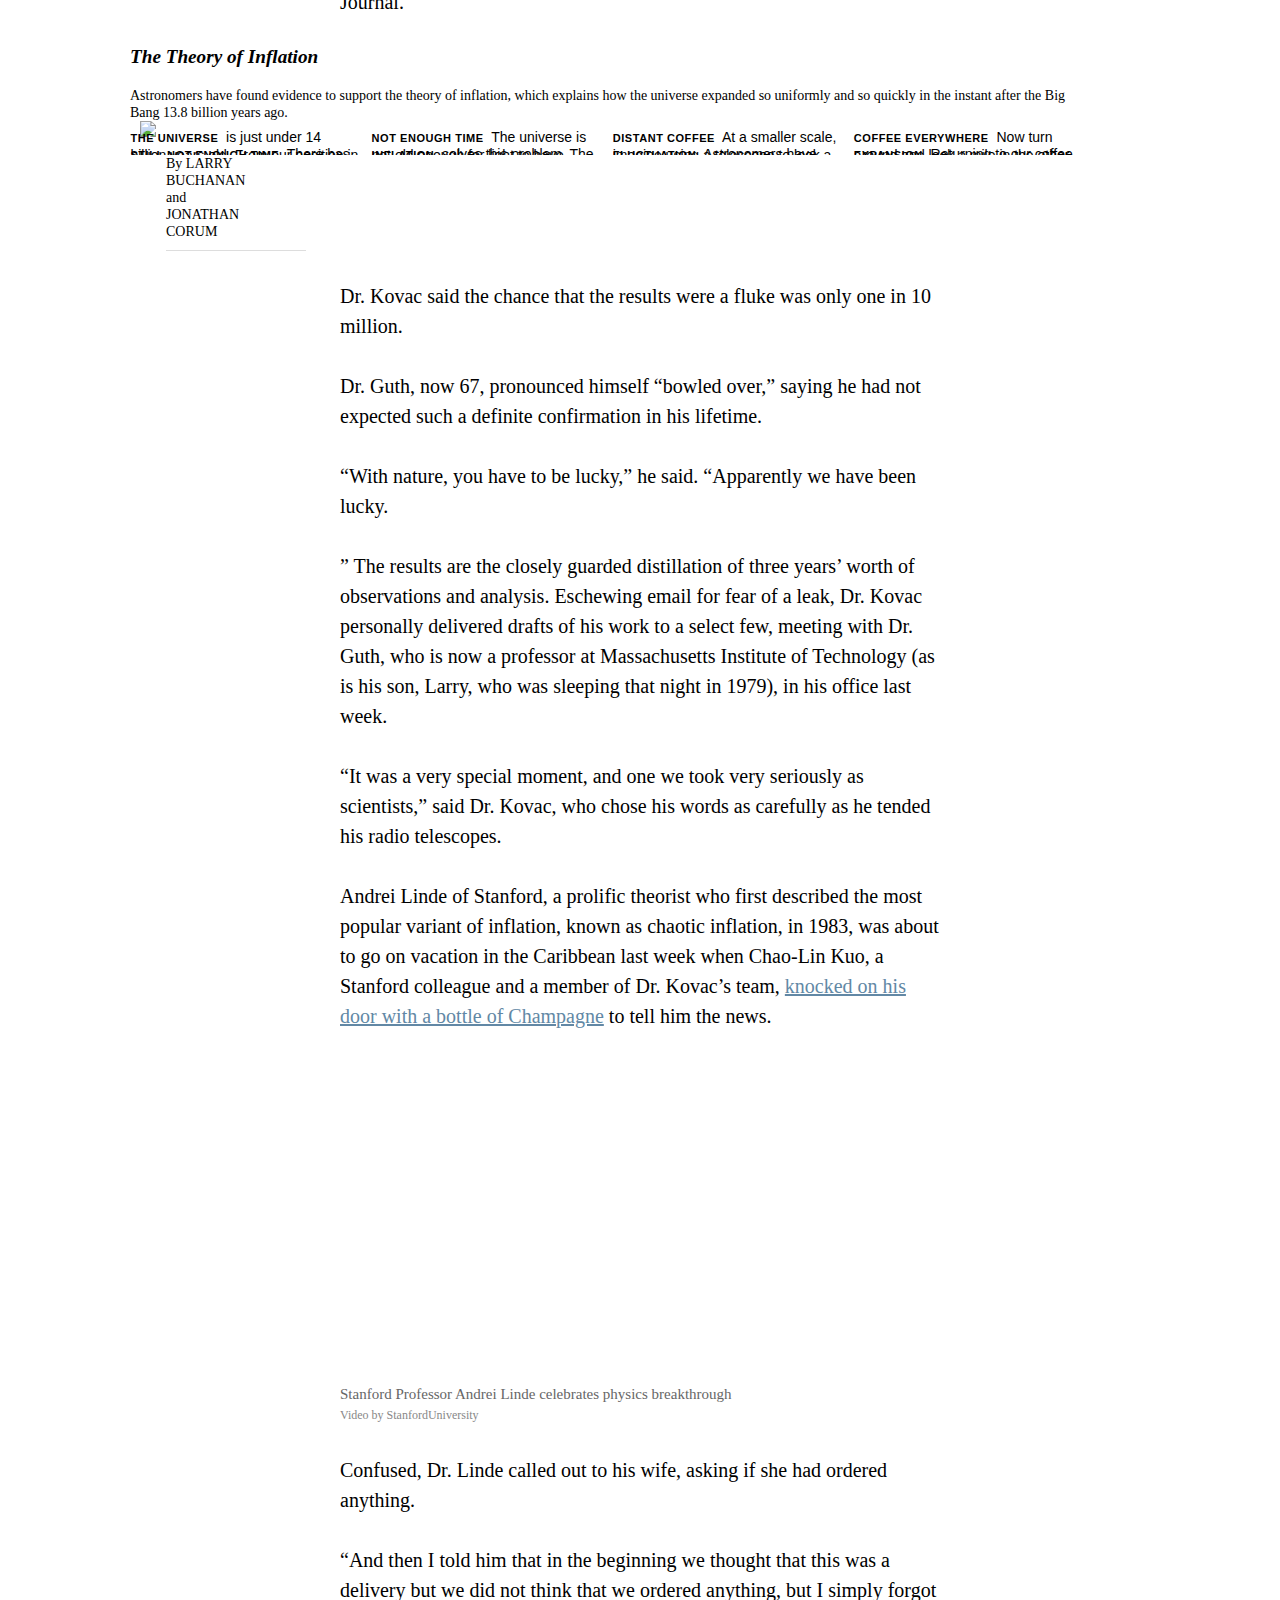
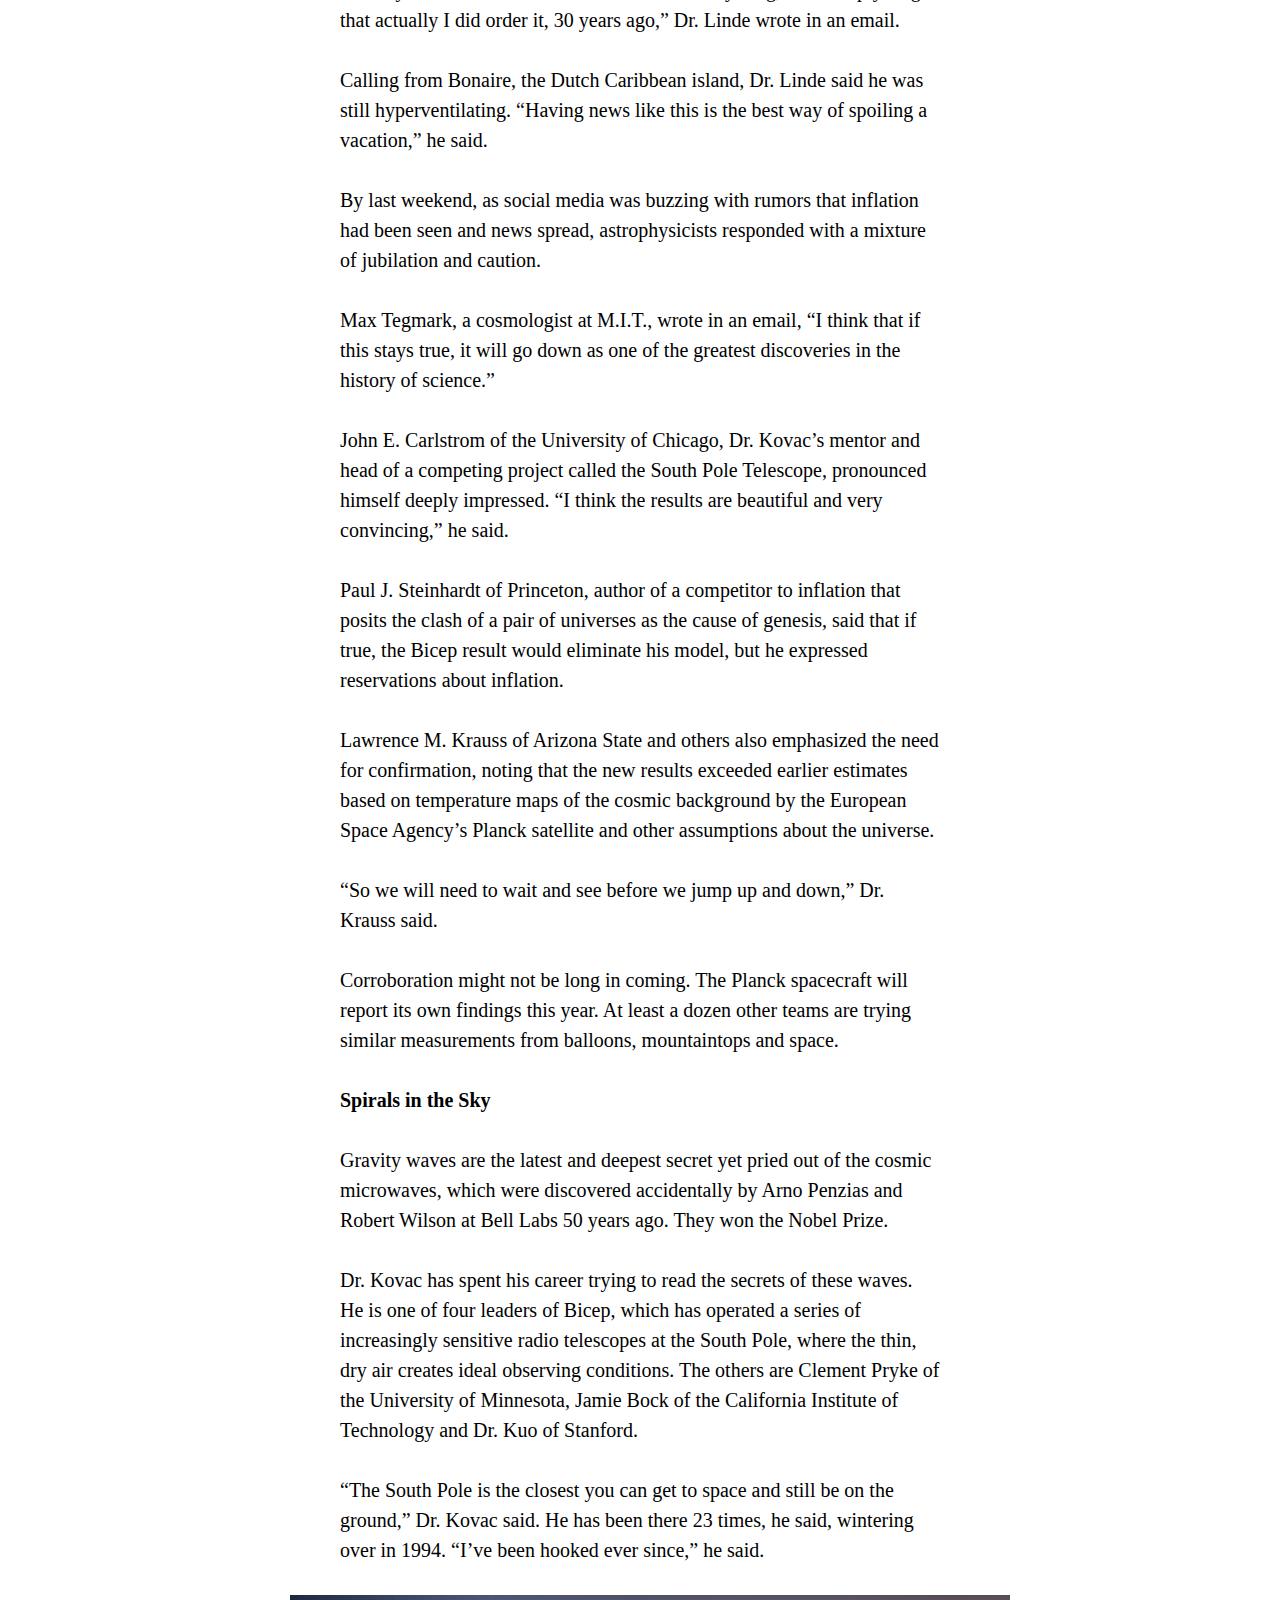
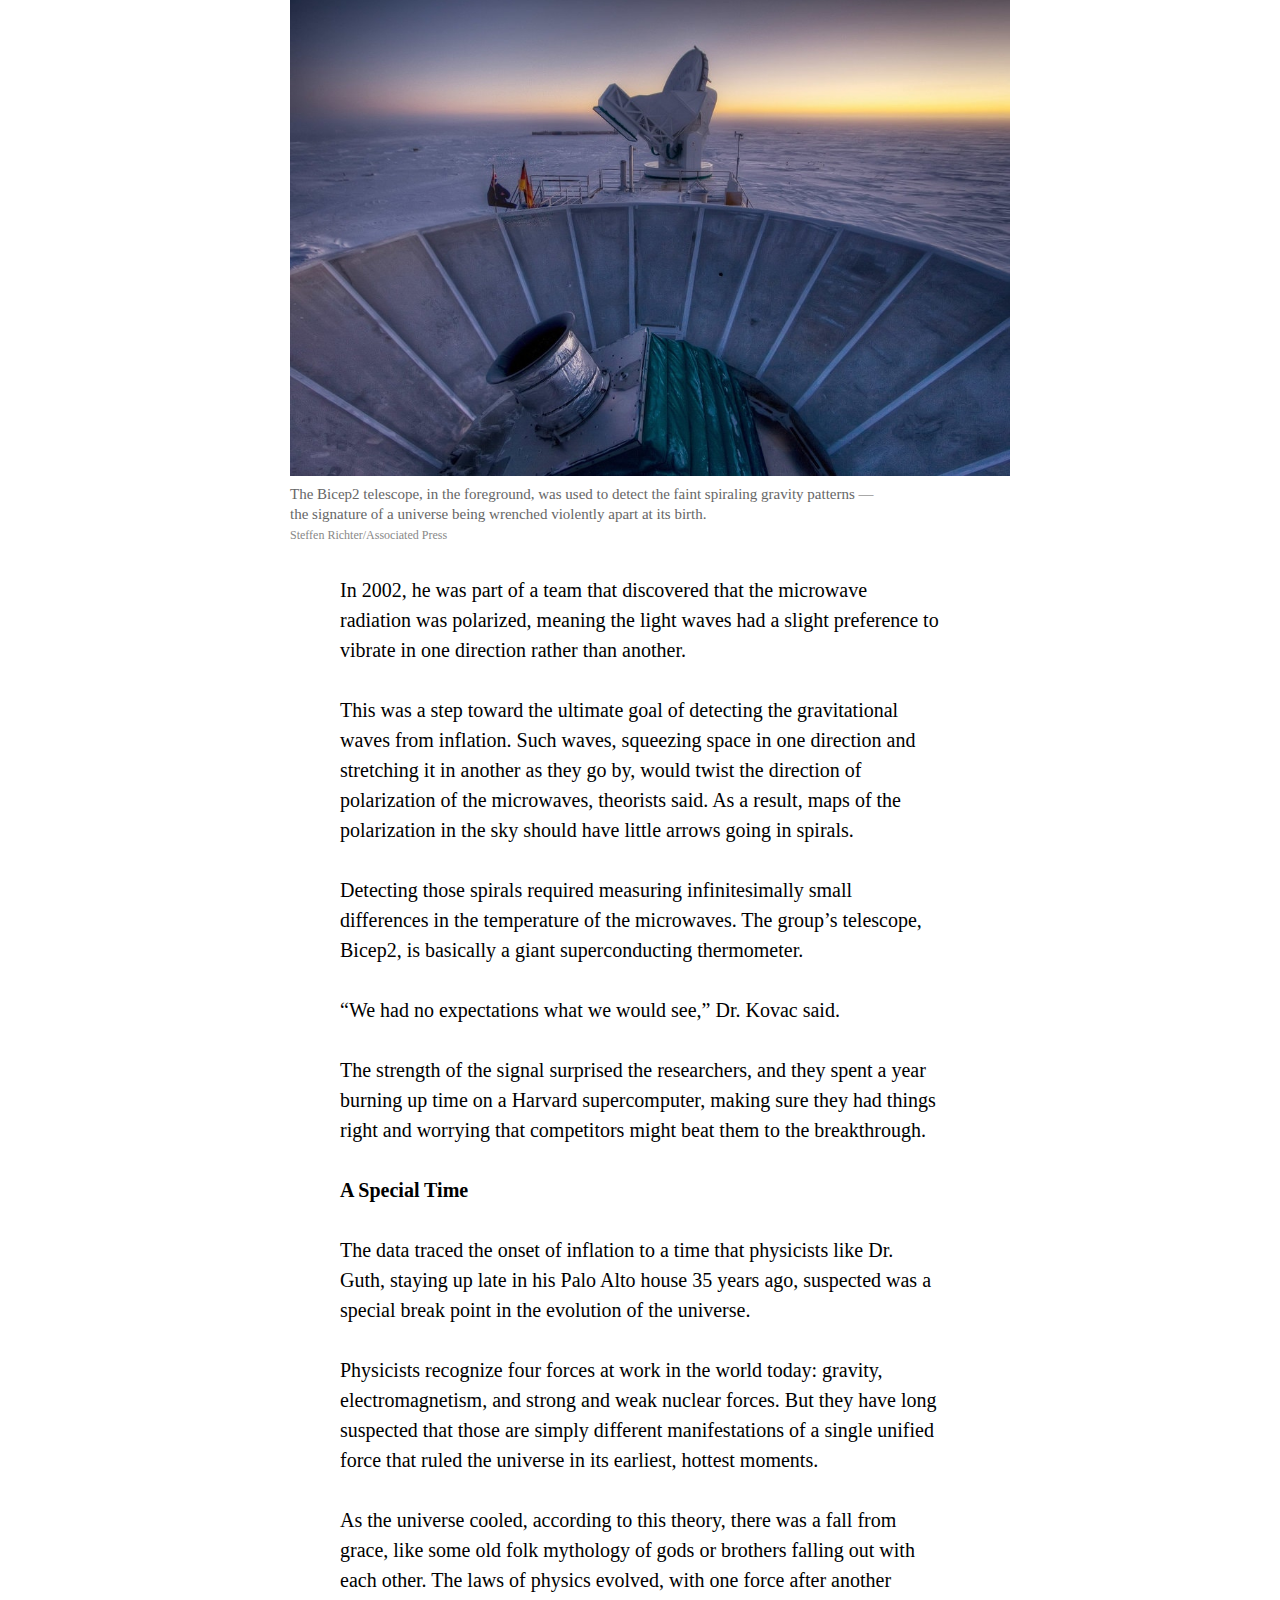
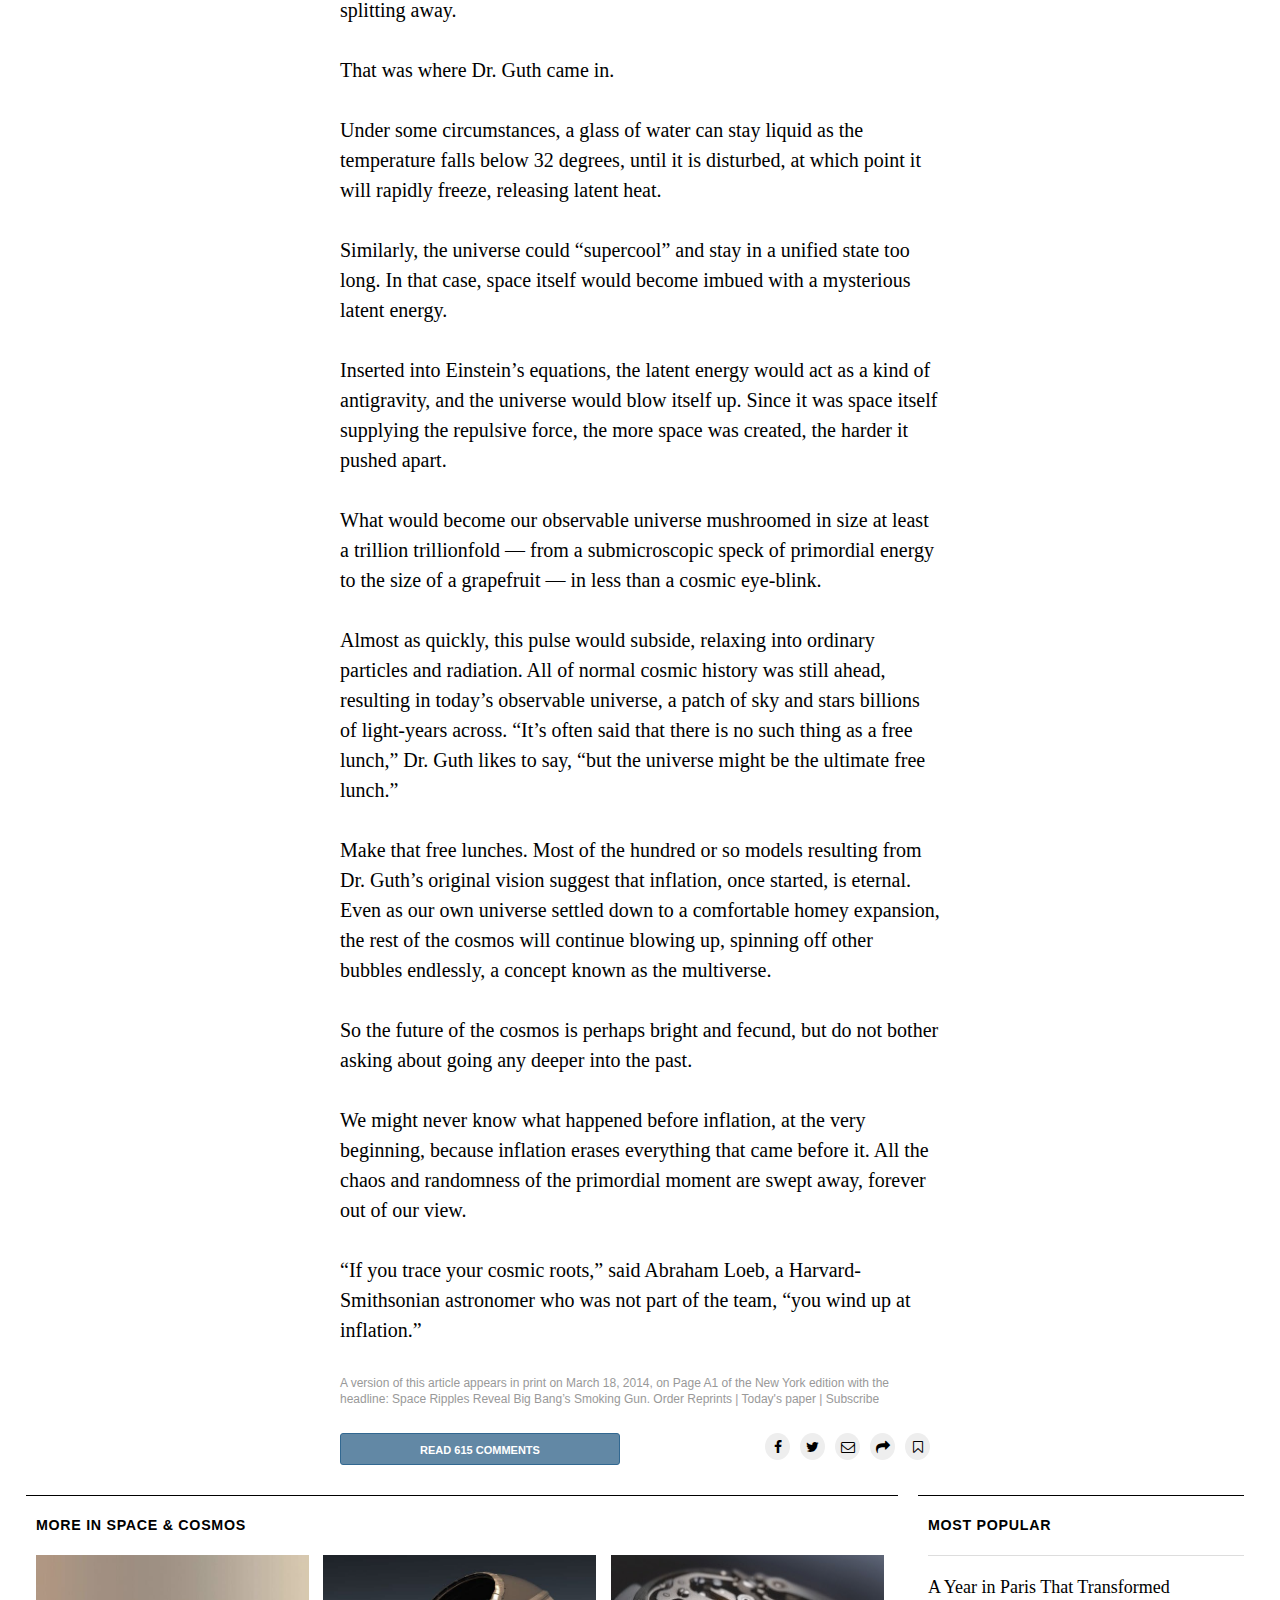
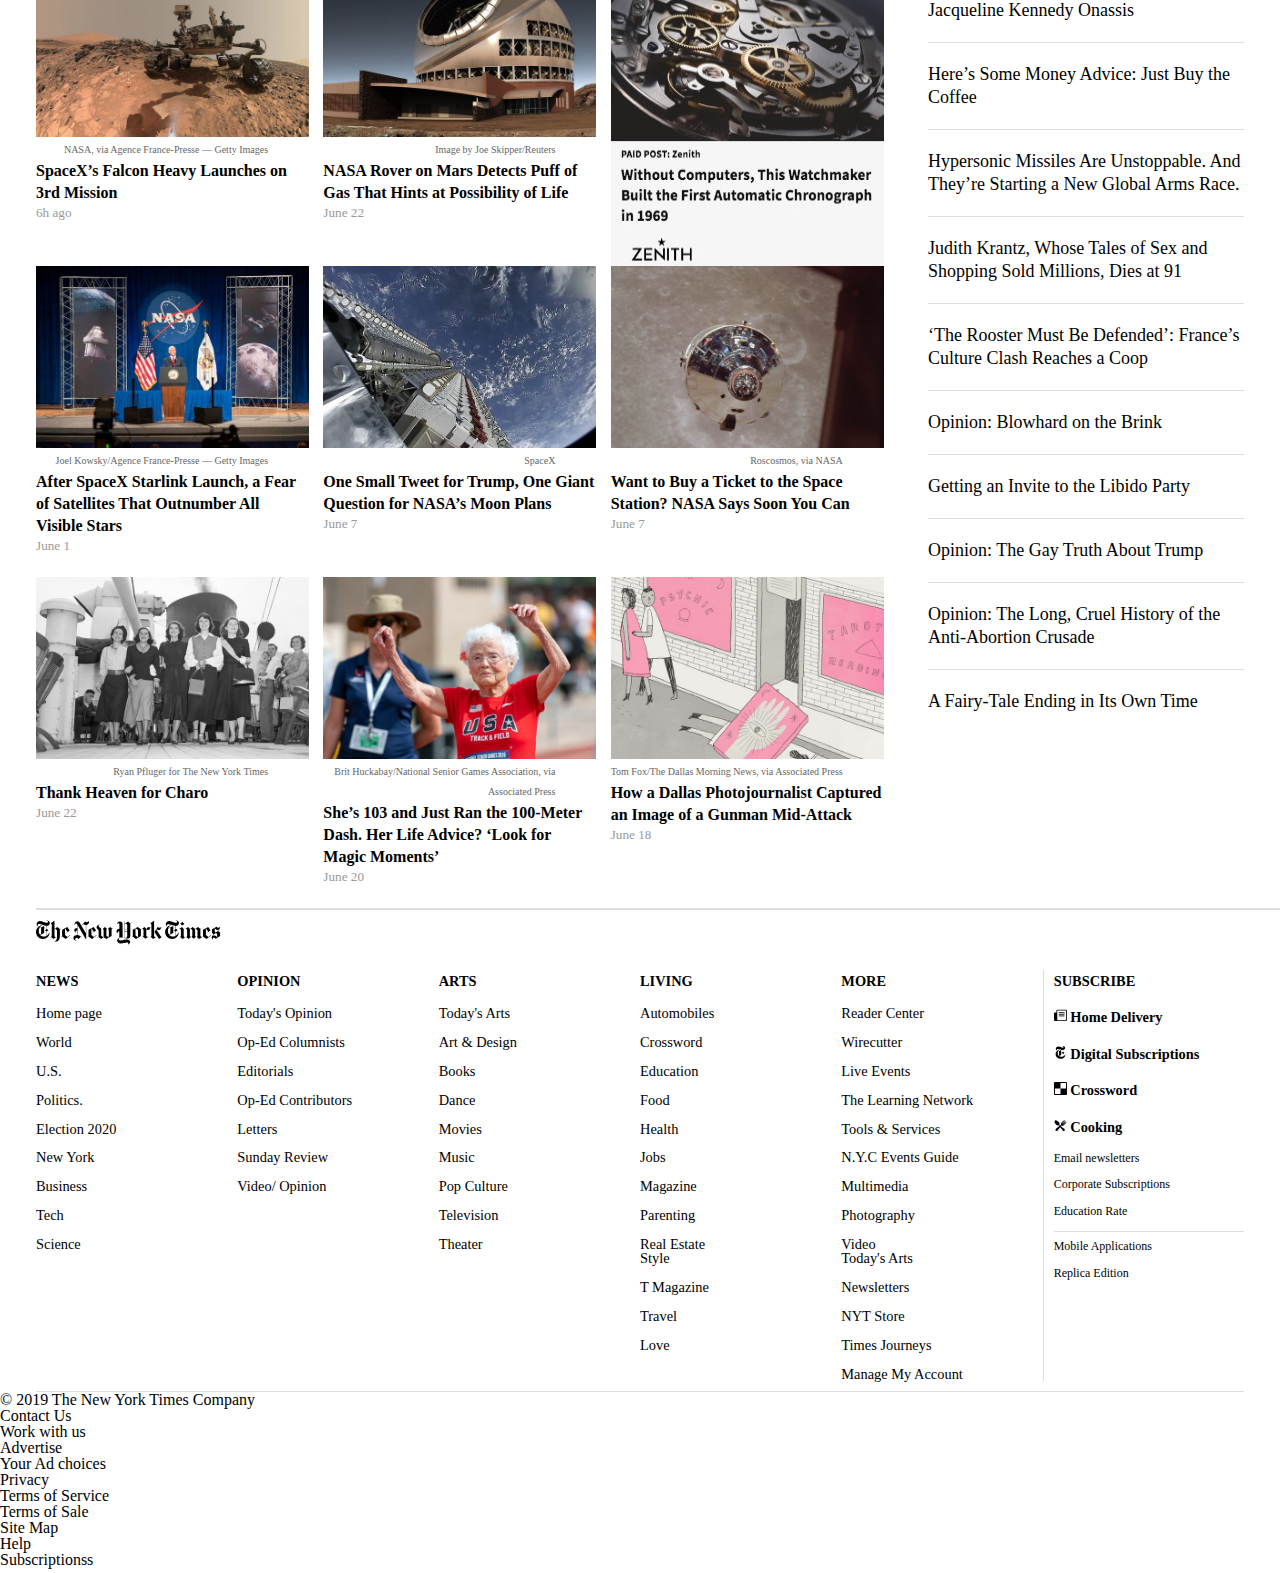
==== commit 7f7dd66b: "Merge branch 'development' of github.com:macnick/NYT-article into development" ====
--- a/test.html
+++ b/test.html
@@ -728,17 +728,17 @@
         </div>
       </footer>
       <div class="footer-links">
-        <div></div>
-        <div></div>
-        <div></div>
-        <div></div>
-        <div></div>
-        <div></div>
-        <div></div>
-        <div></div>
-        <div></div>
-        <div></div>
-        <div></div>
+        <div><a href="#">© 2019 The New York Times Company</a></div>
+        <div><a href="#">Contact Us</a></div>
+        <div><a href="#">Work with us</a></div>
+        <div><a href="#">Advertise</a></div>
+        <div><a href="#">Your Ad choices</a></div>
+        <div><a href="#">Privacy</a></div>
+        <div><a href="#">Terms of Service</a></div><a</div>
+        <div><a href="#">Terms of Sale</a></div>
+        <div><a href="#">Site Map</a></div>
+        <div><a href="#">Help</a></div>
+        <div><a href="#">Subscriptionss</a></div>
       </div>
   </body>
 </html>
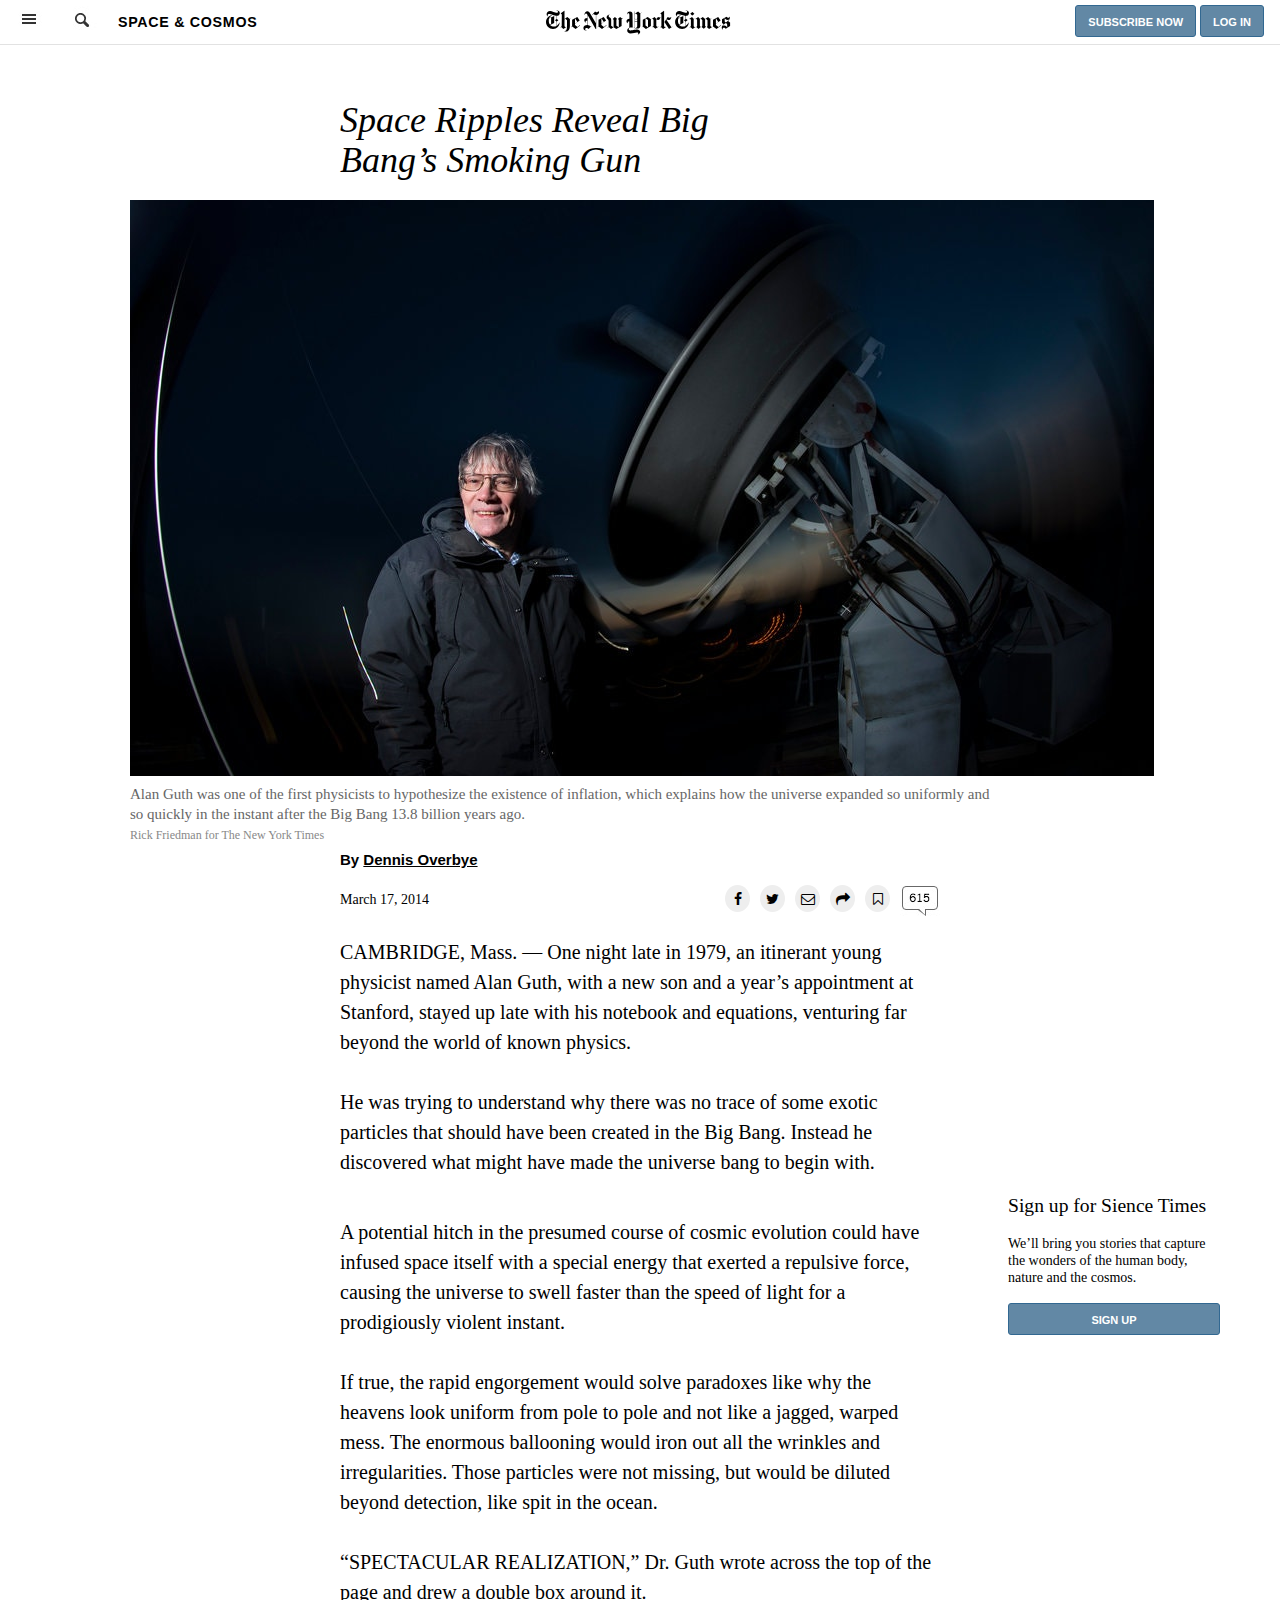
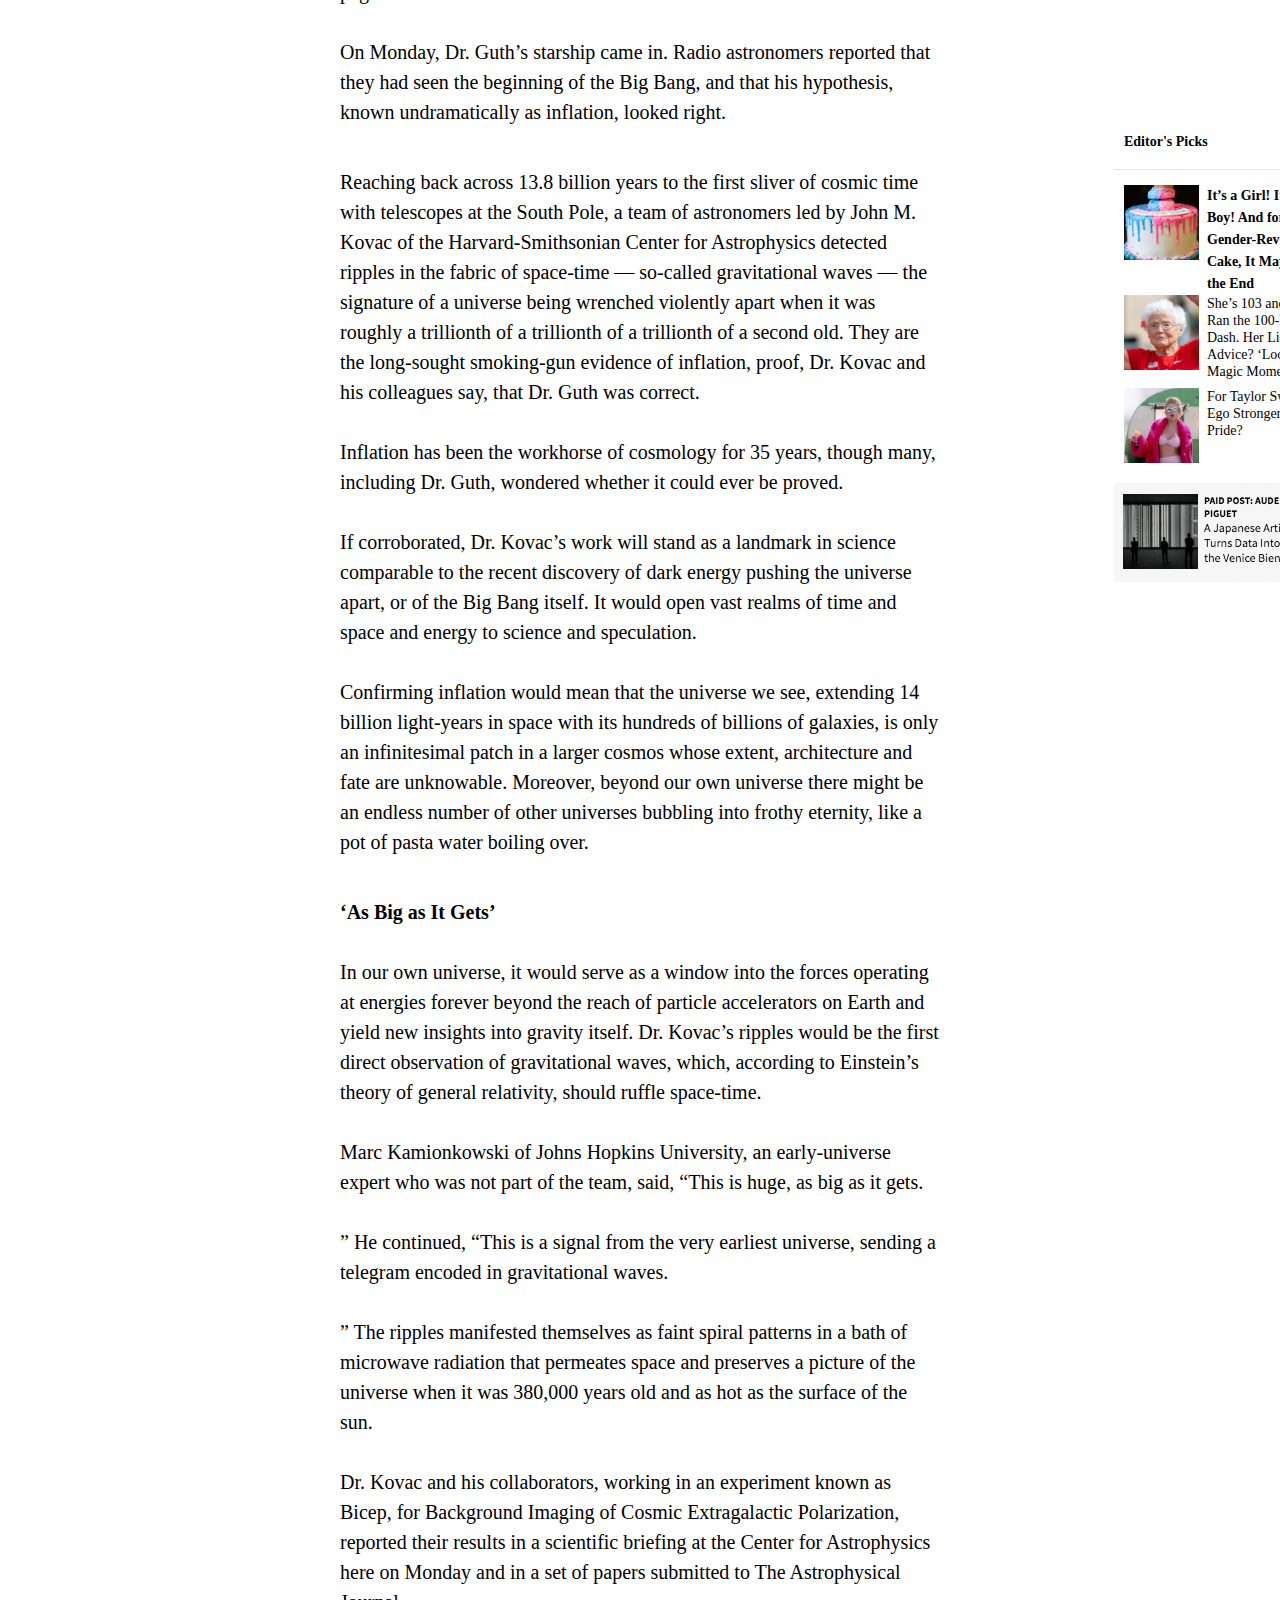
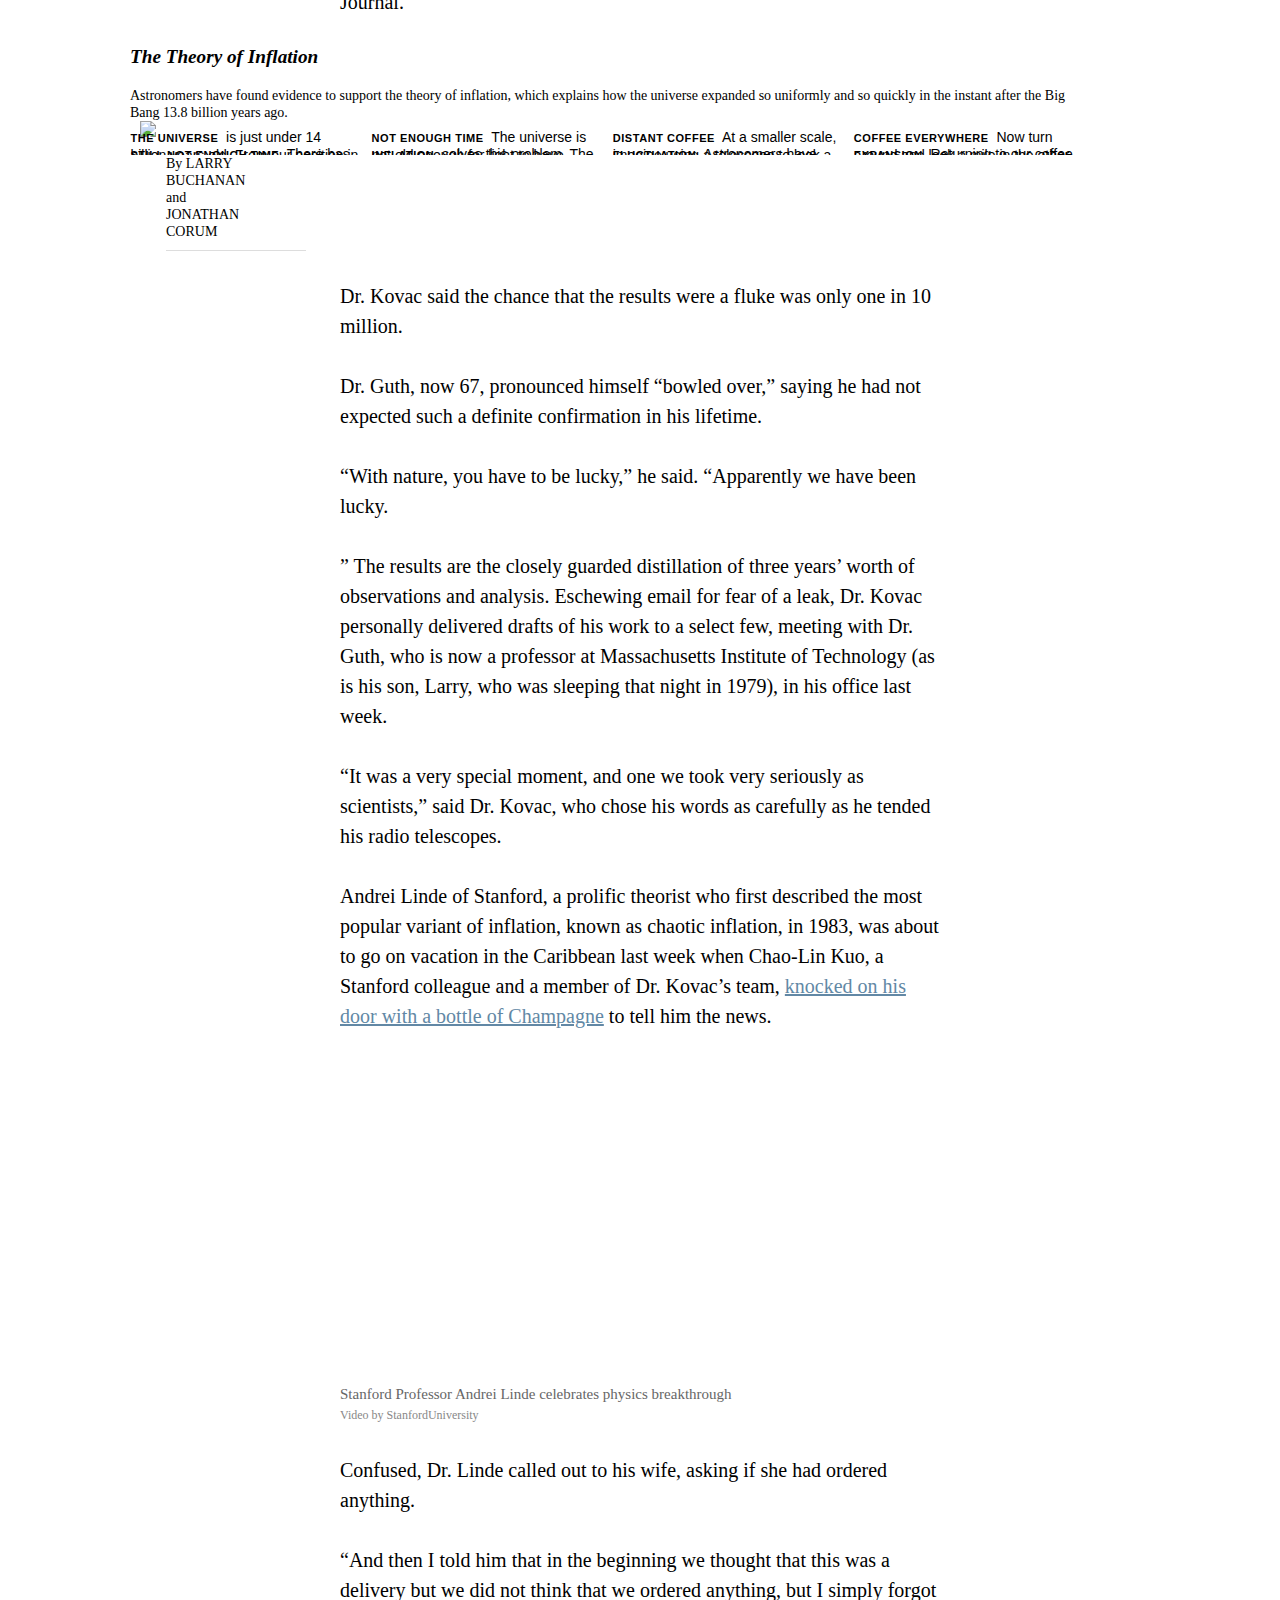
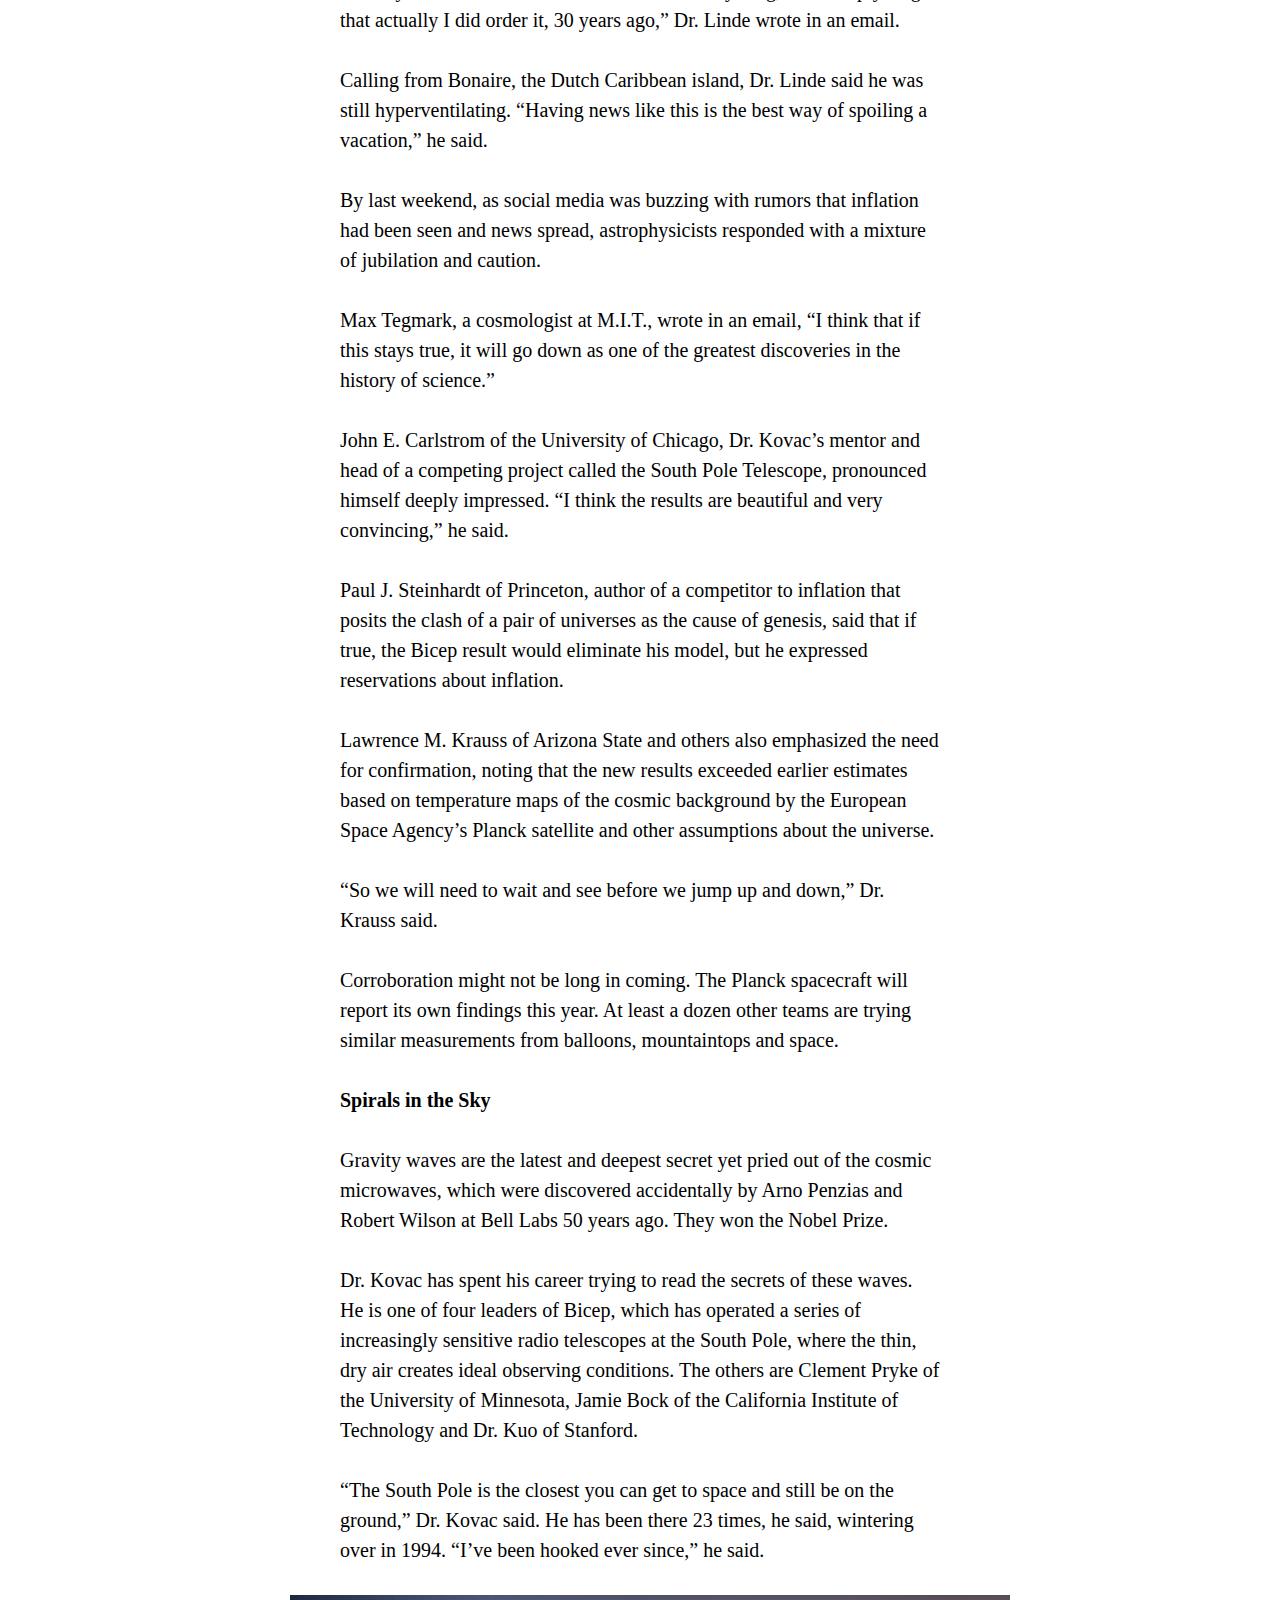
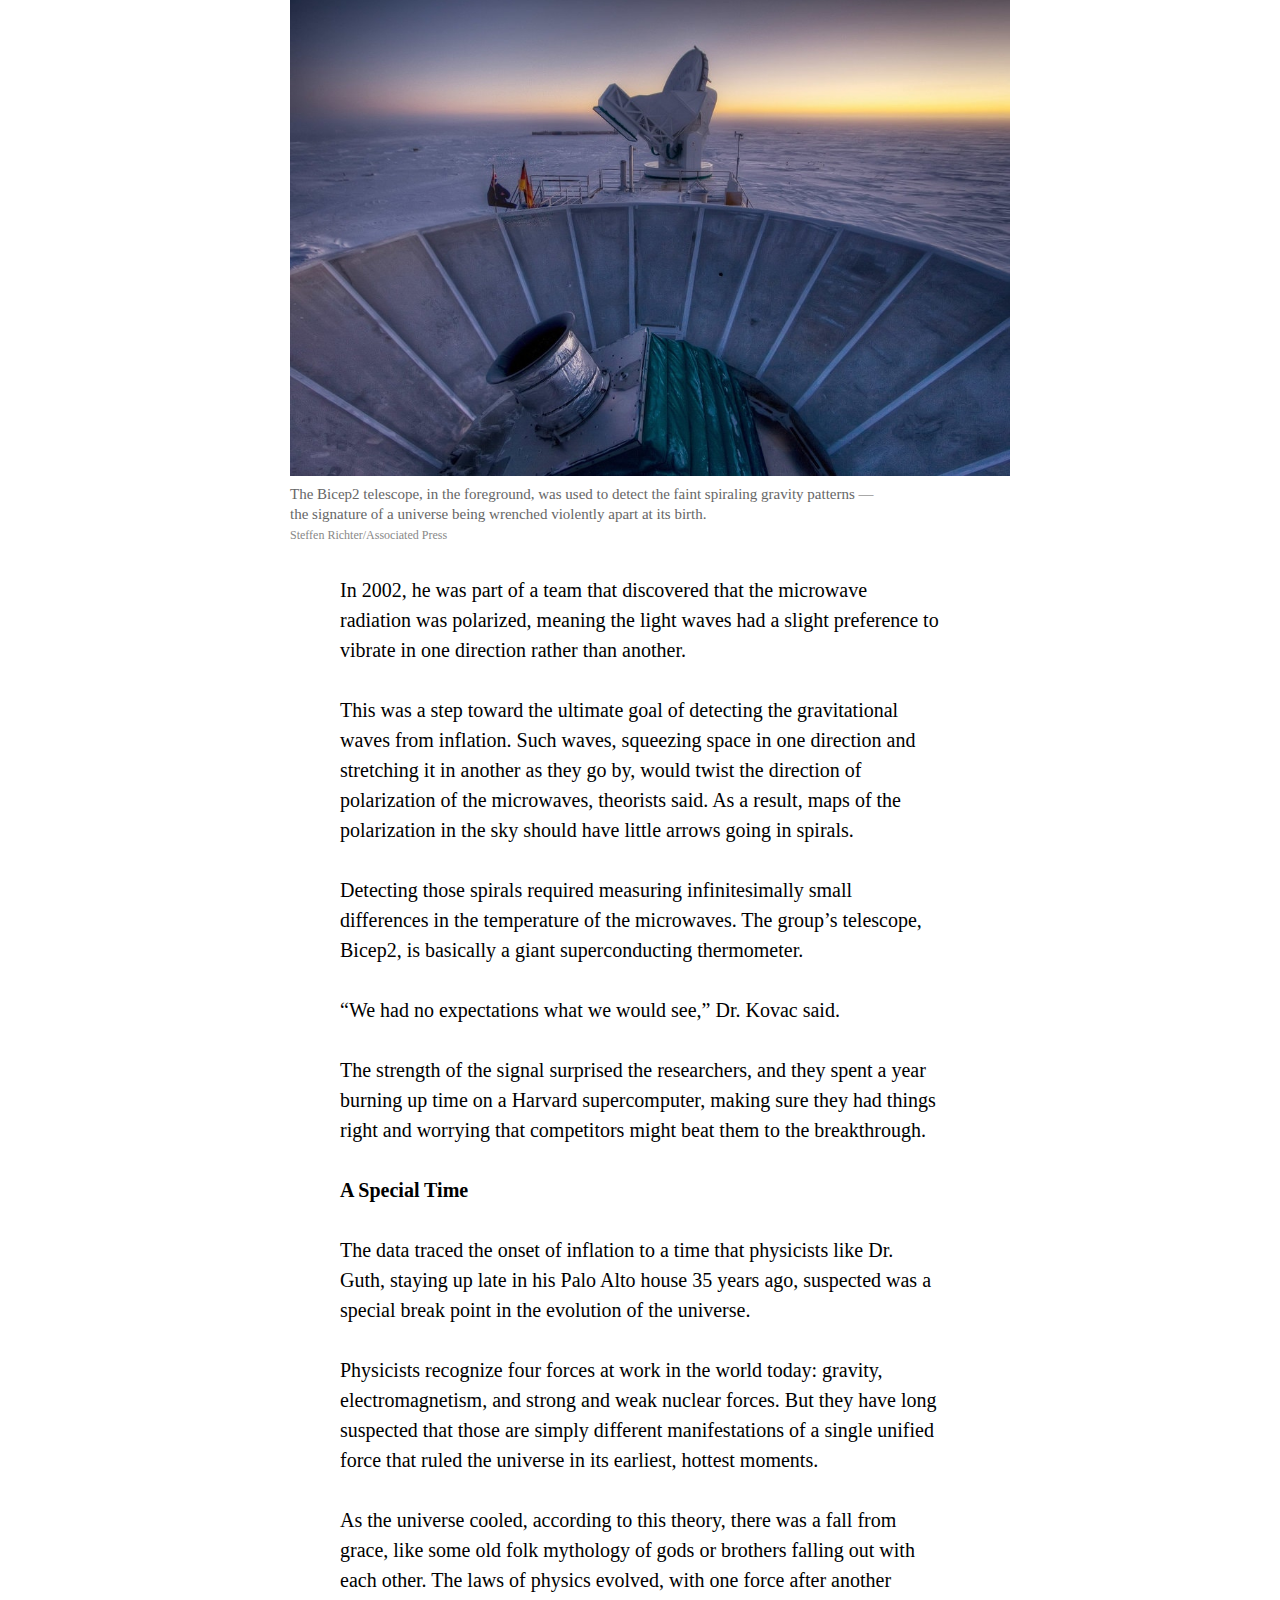
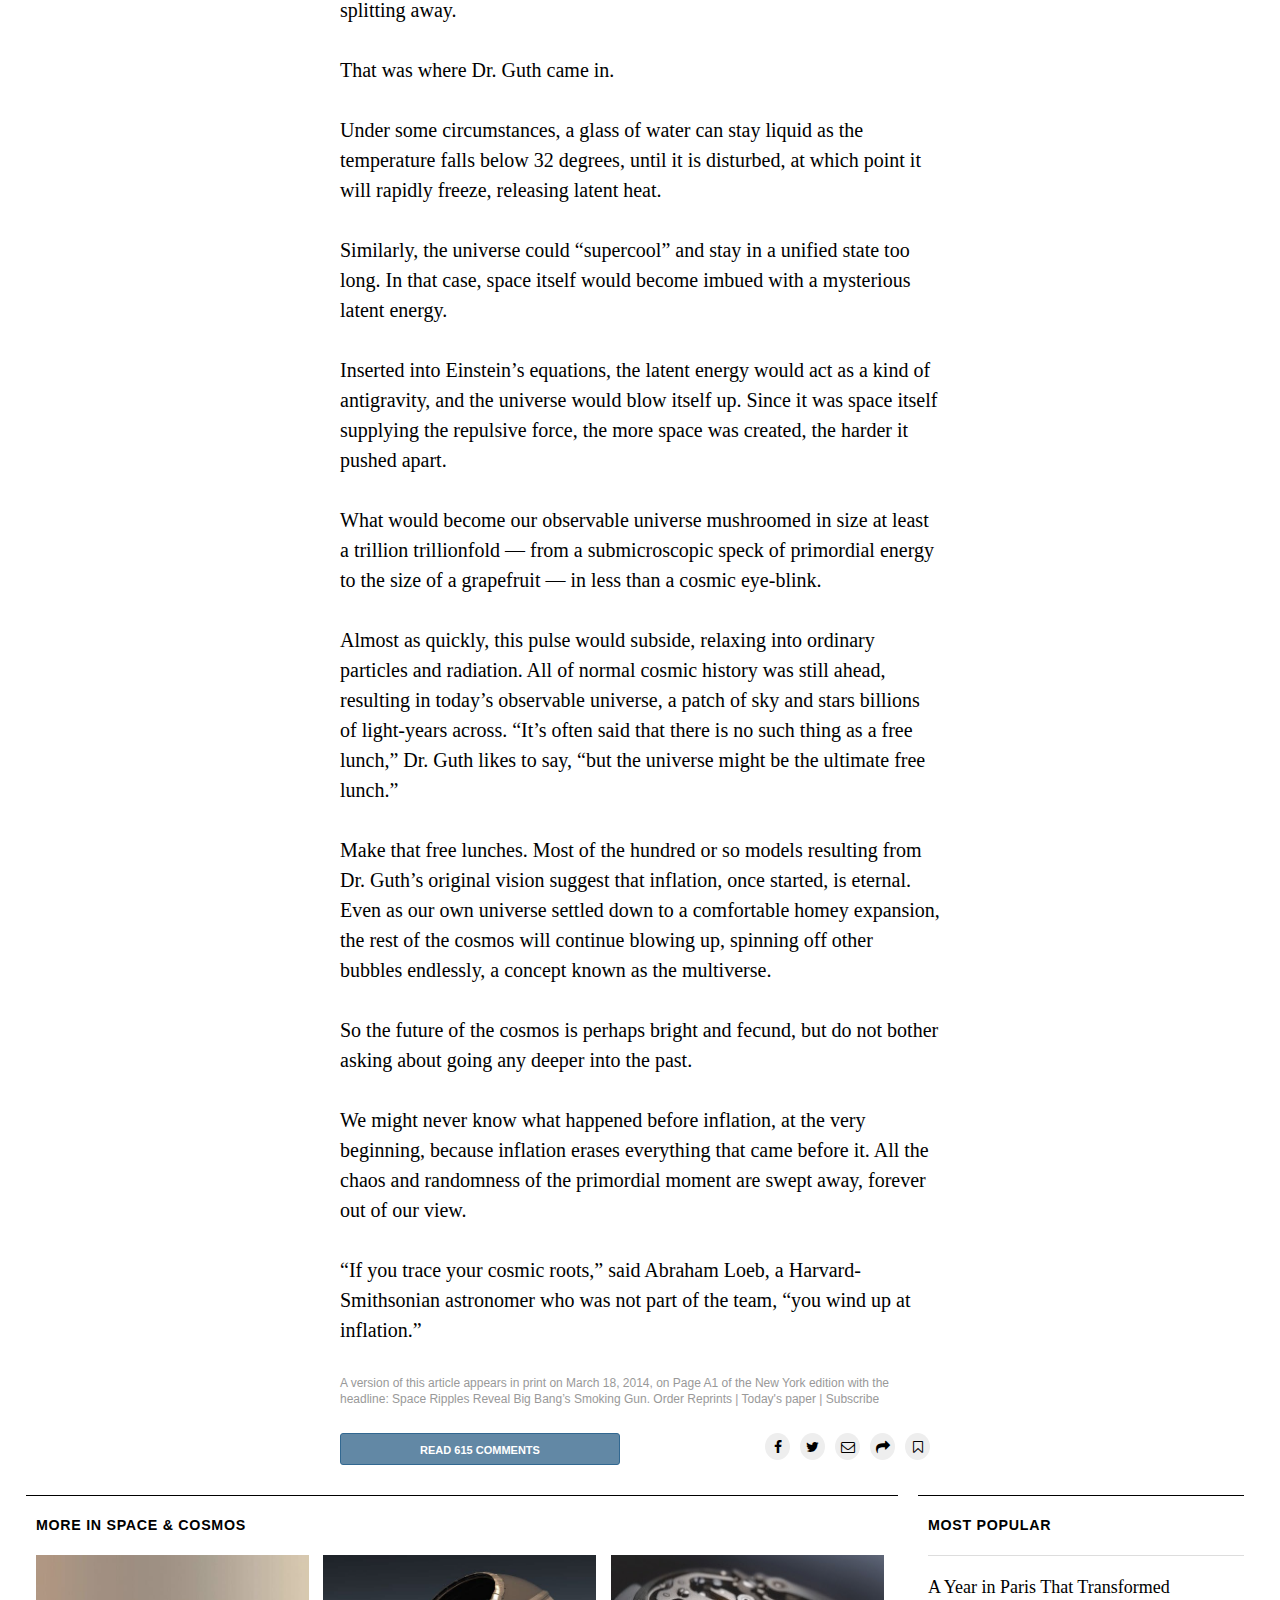
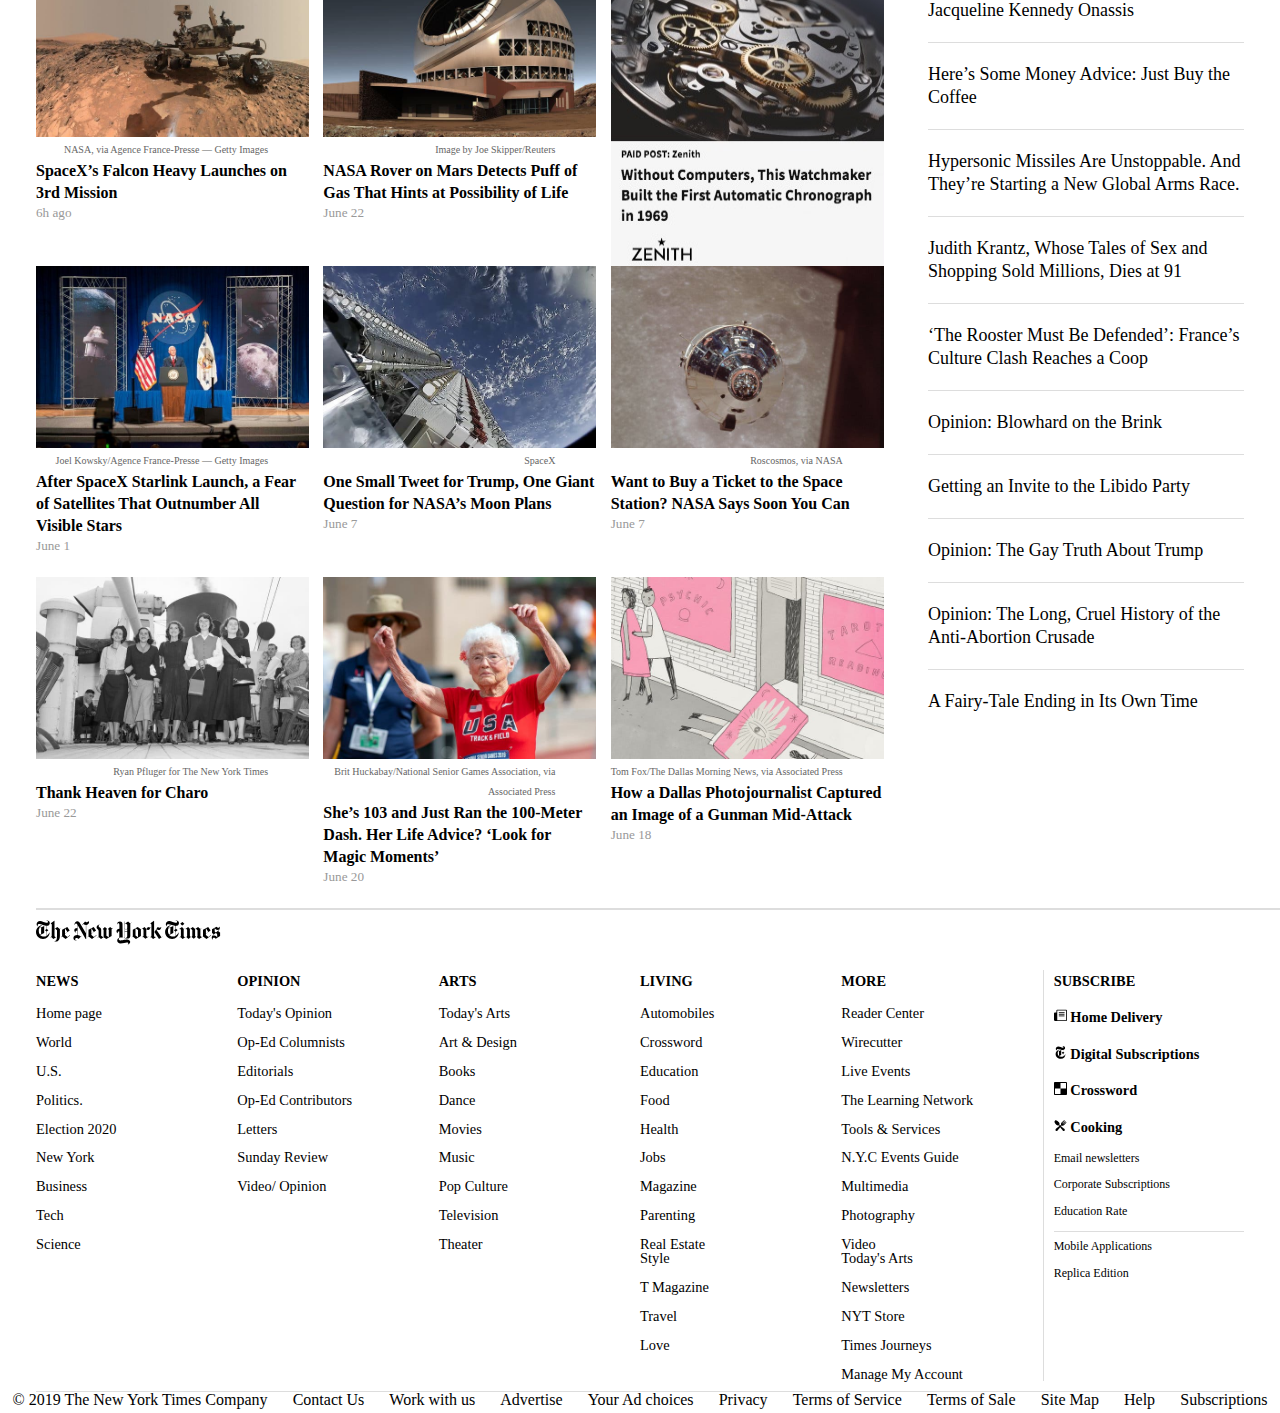
==== commit d62e2c9a: "styled the footer-links" ====
--- a/test.html
+++ b/test.html
@@ -734,11 +734,11 @@
         <div><a href="#">Advertise</a></div>
         <div><a href="#">Your Ad choices</a></div>
         <div><a href="#">Privacy</a></div>
-        <div><a href="#">Terms of Service</a></div><a</div>
+        <div><a href="#">Terms of Service</a></div>
         <div><a href="#">Terms of Sale</a></div>
         <div><a href="#">Site Map</a></div>
         <div><a href="#">Help</a></div>
-        <div><a href="#">Subscriptionss</a></div>
+        <div><a href="#">Subscriptions</a></div>
       </div>
   </body>
 </html>
--- a/style/style.css
+++ b/style/style.css
@@ -76,6 +76,12 @@
   margin: 0 36px;
   border-top: 2px double #ddd;
 }
+
+.footer-links{
+  display: flex;
+  width: 100%;
+  justify-content: space-around;
+}
 .foot .svg {
   margin-left: 0;
 }
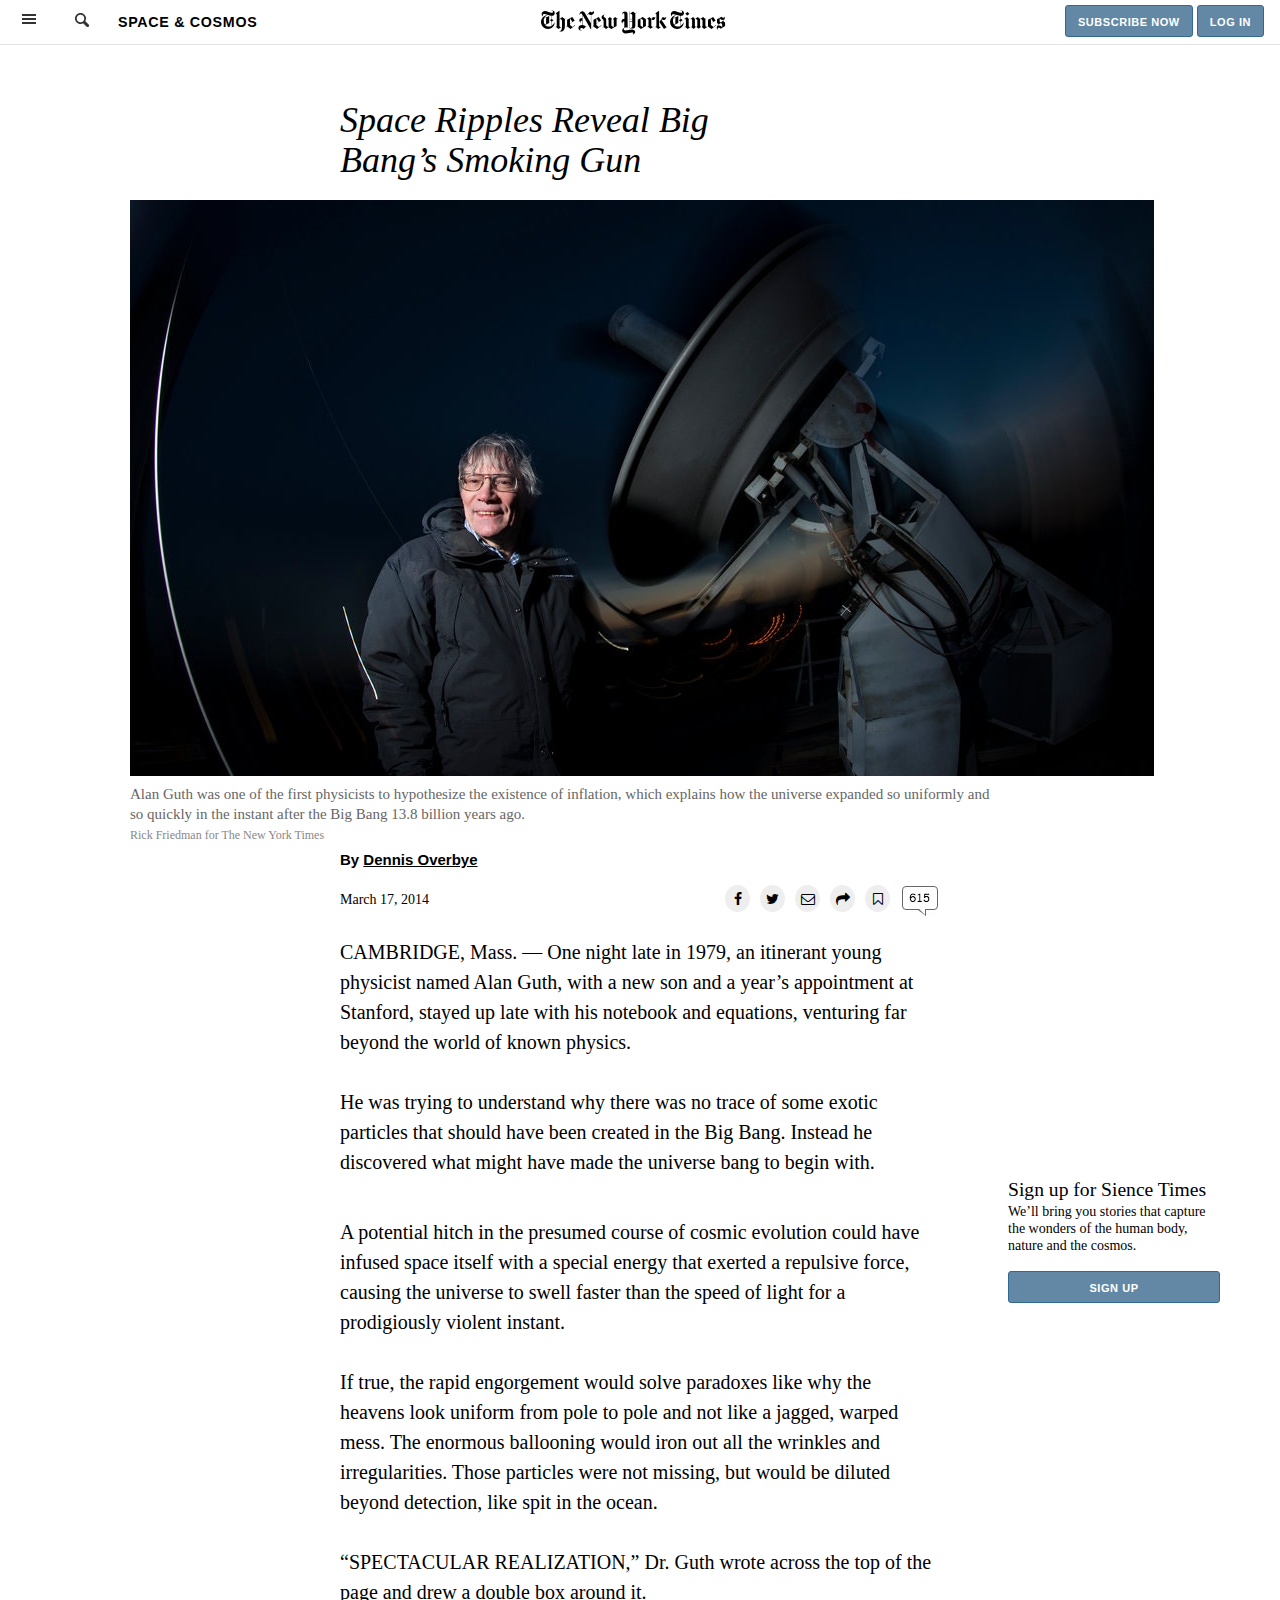
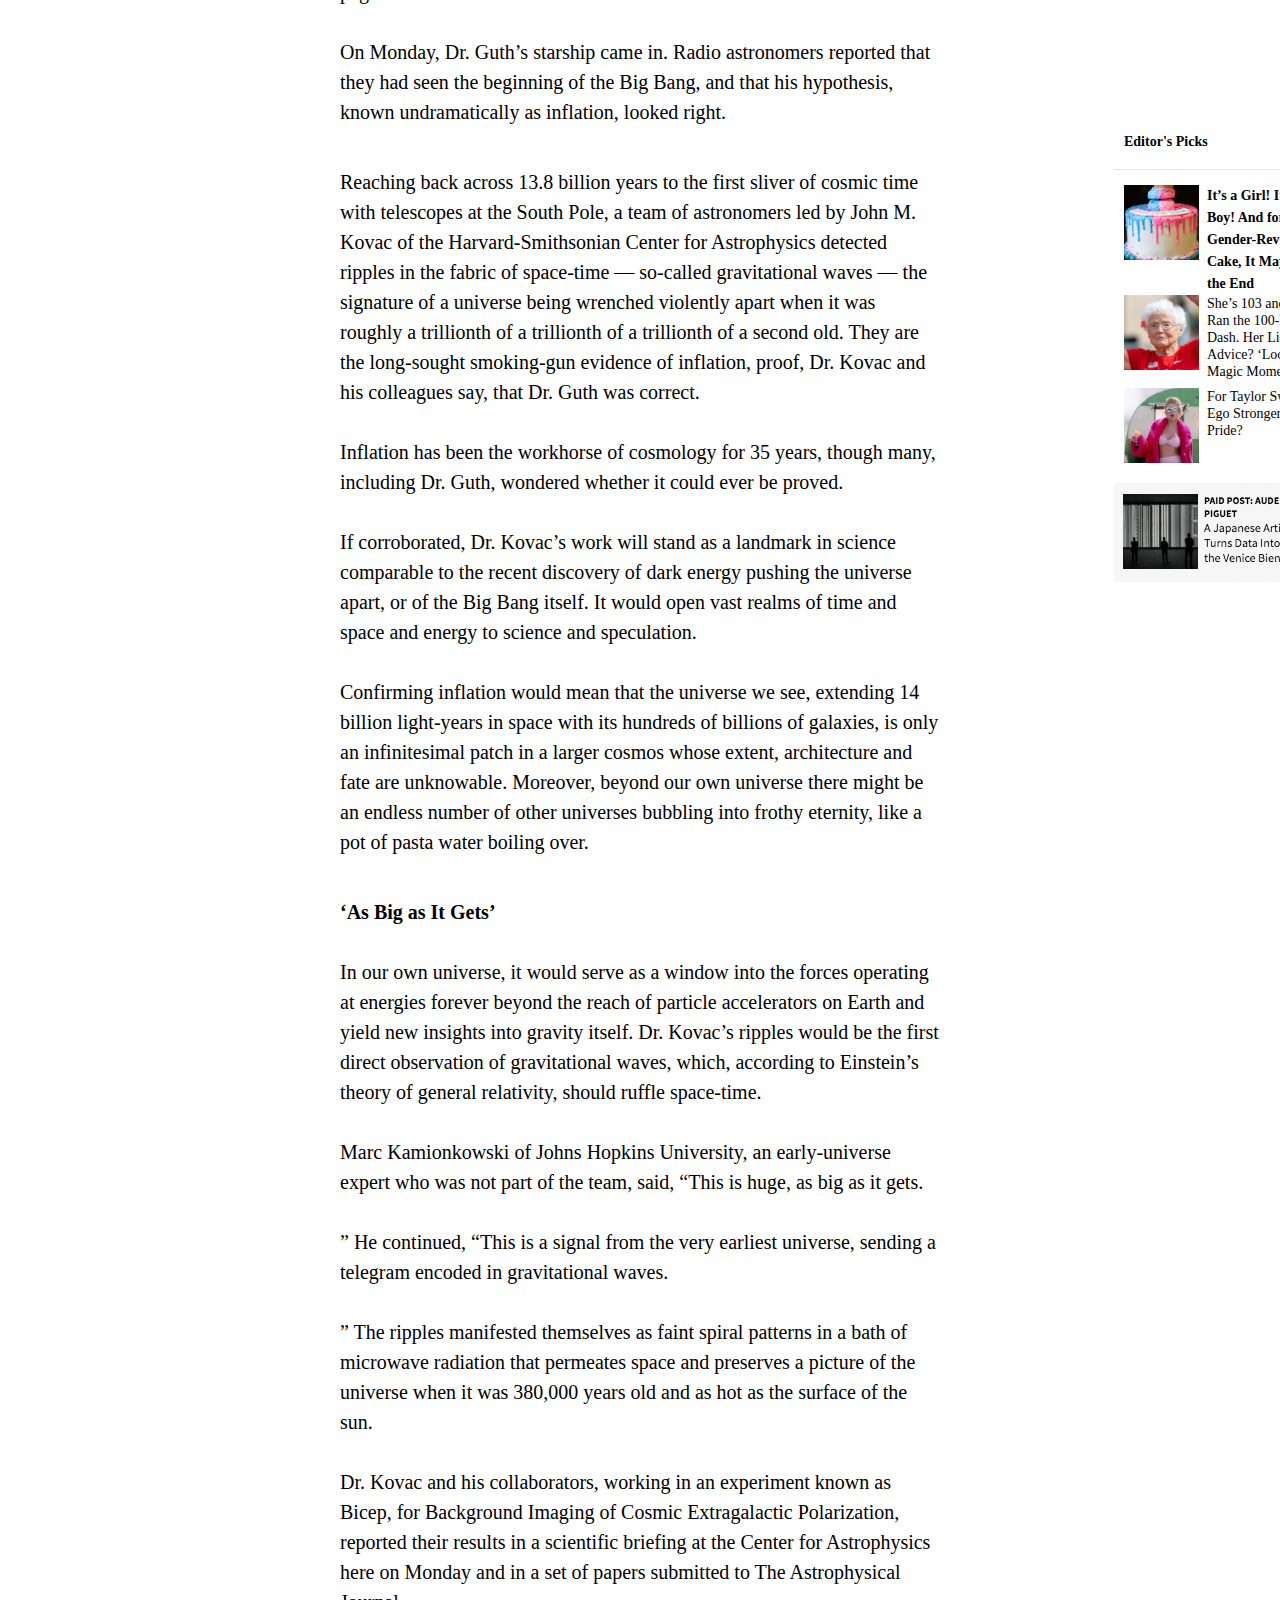
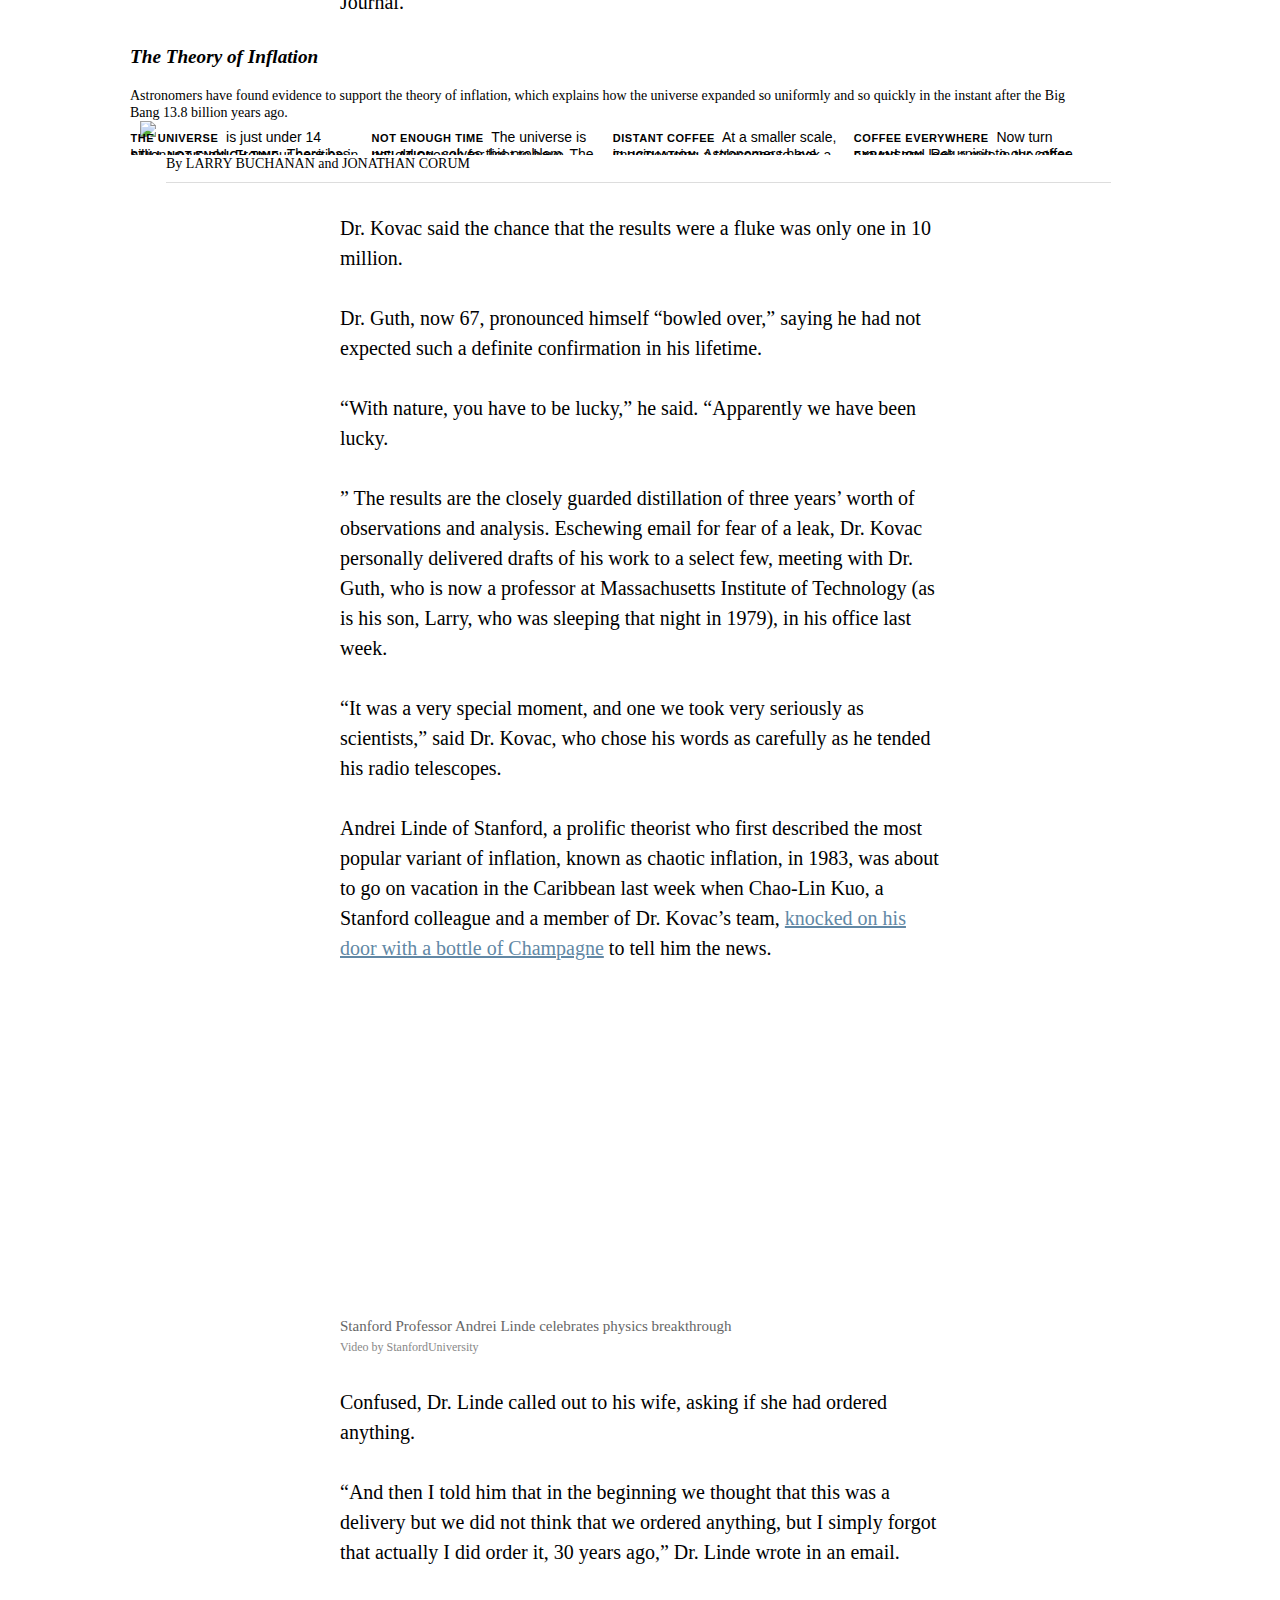
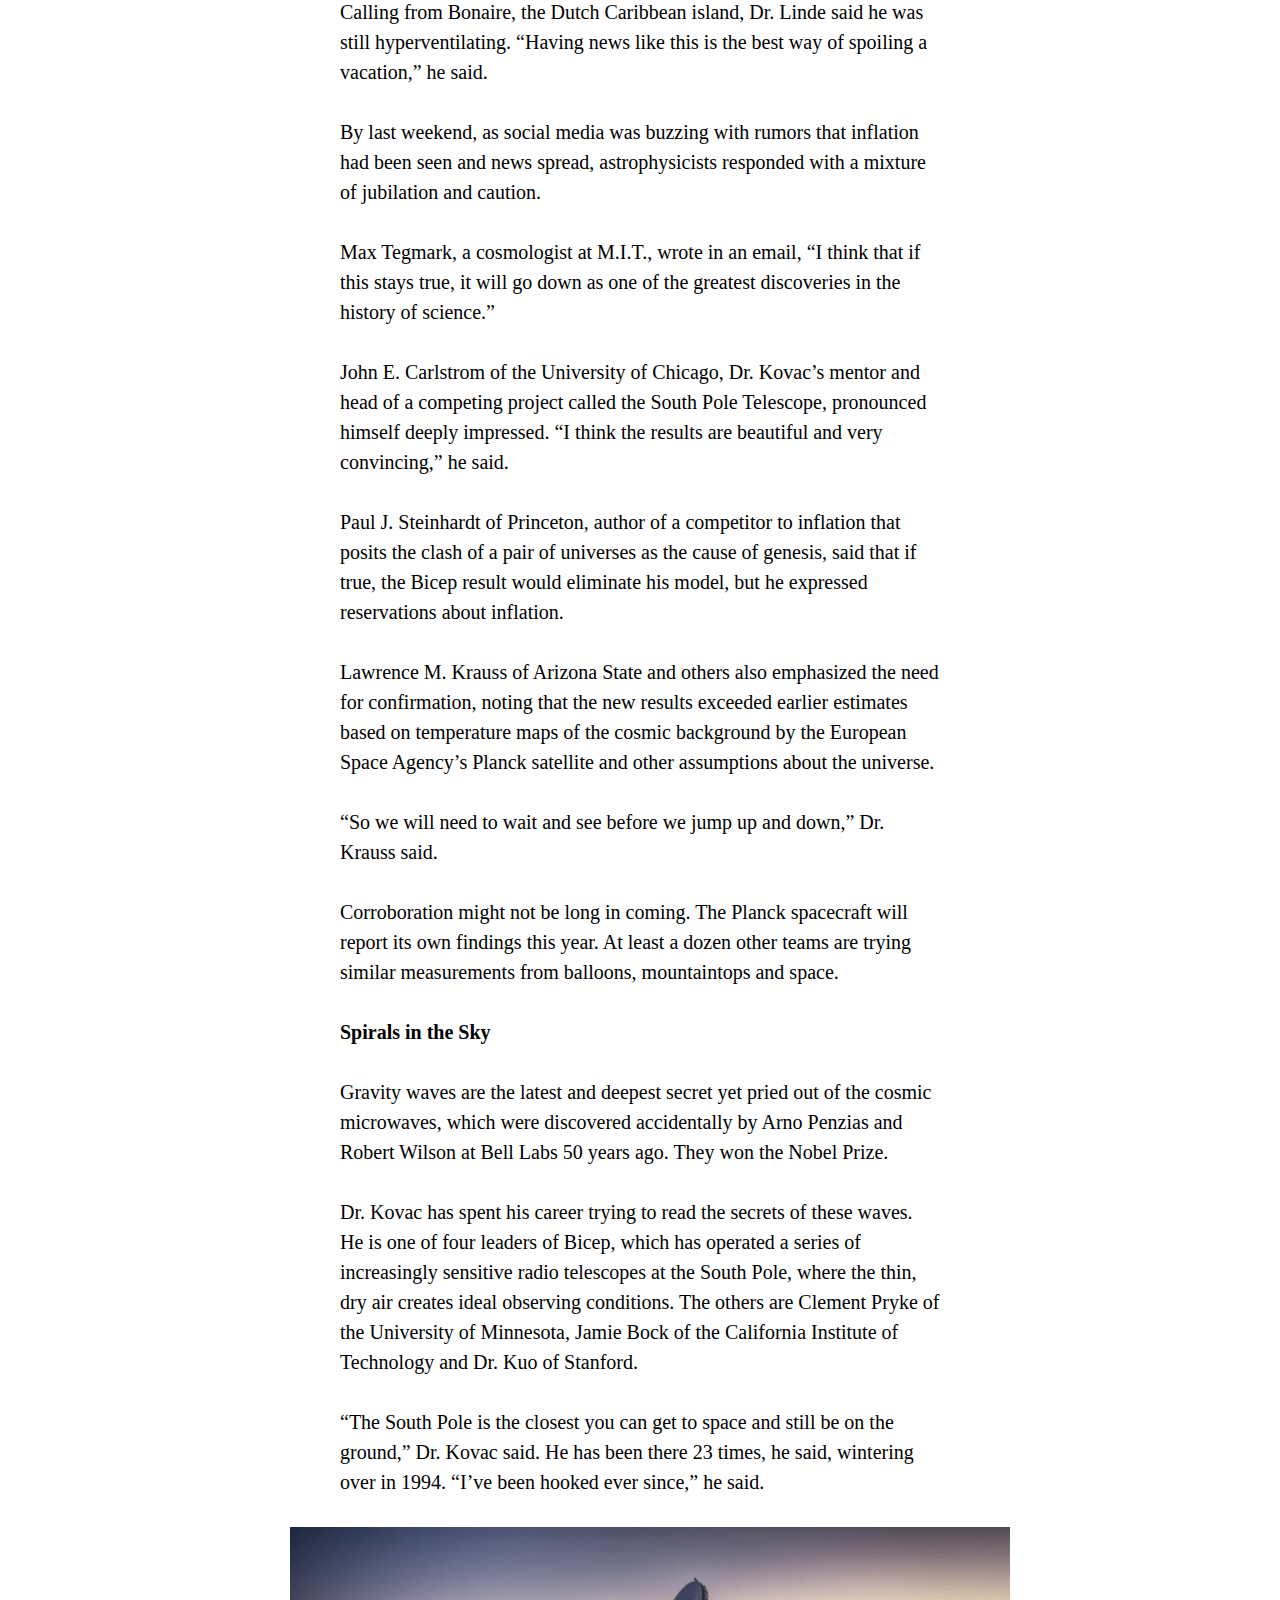
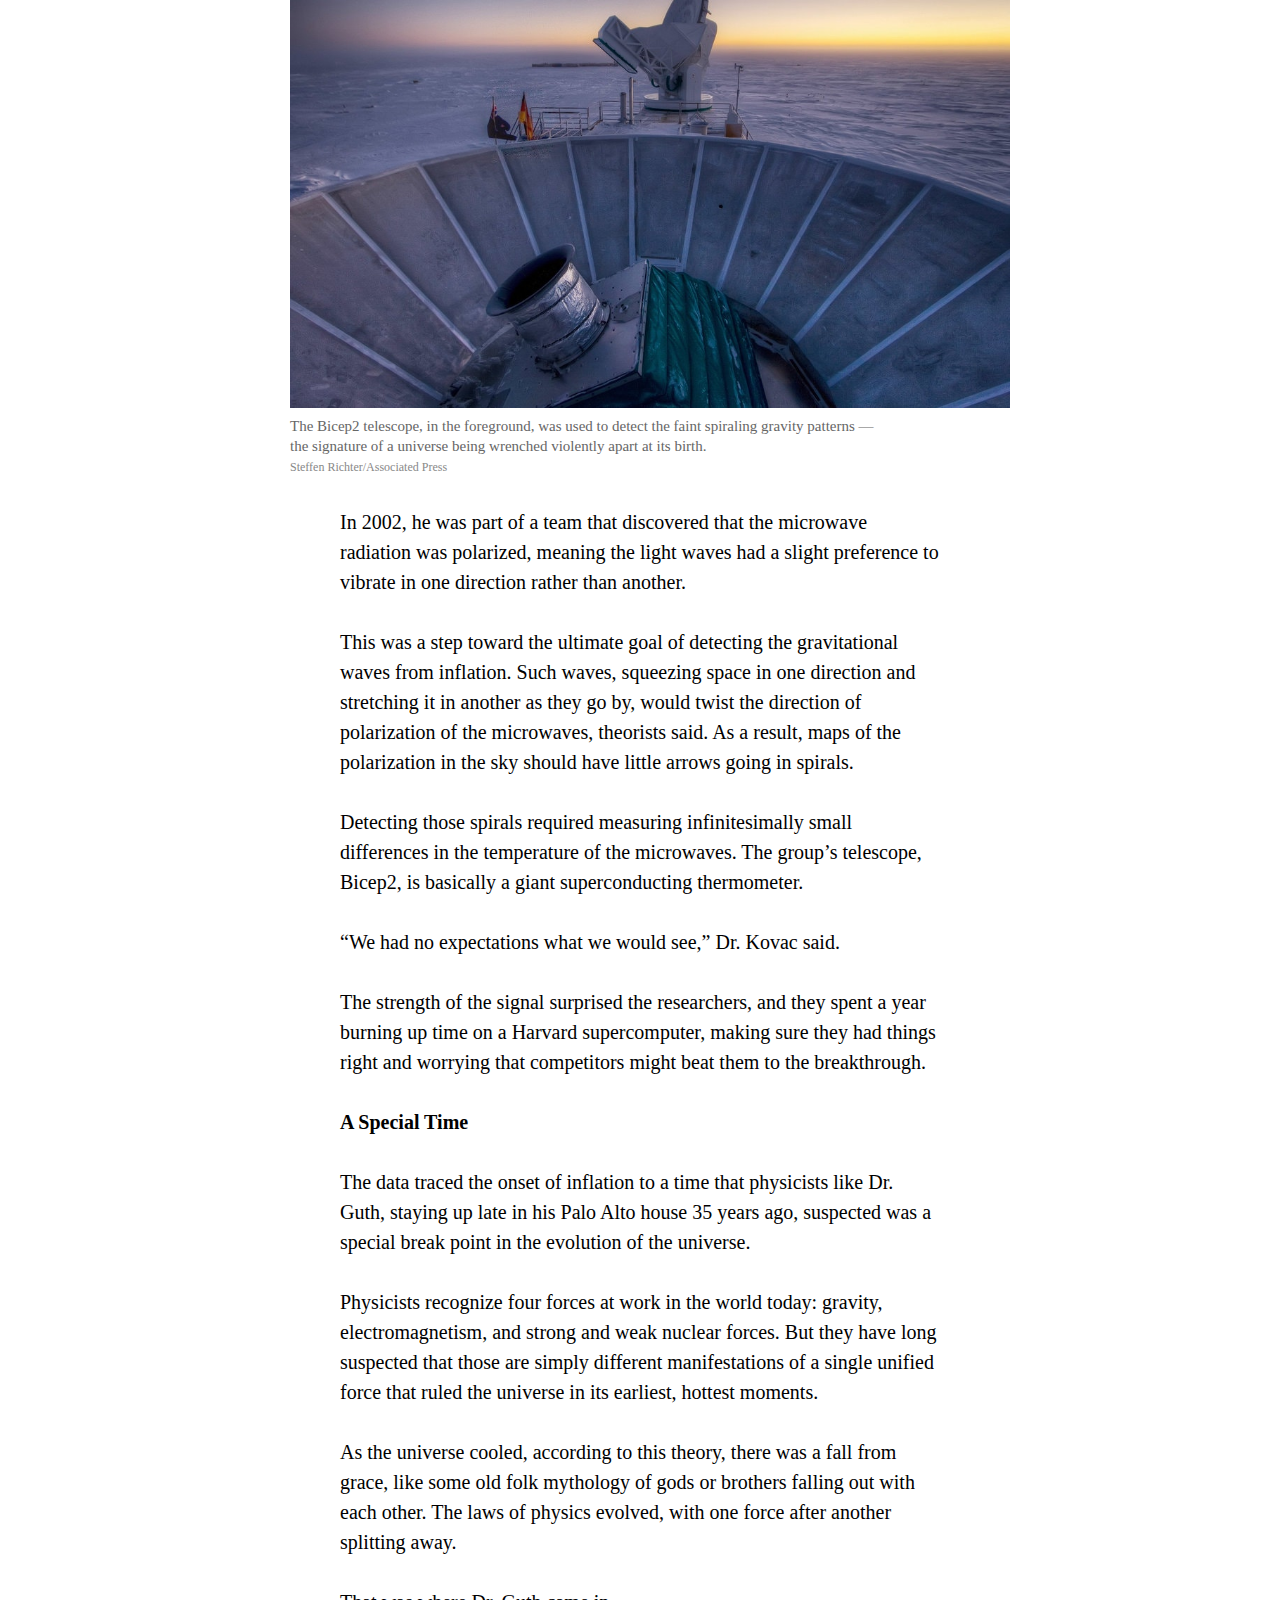
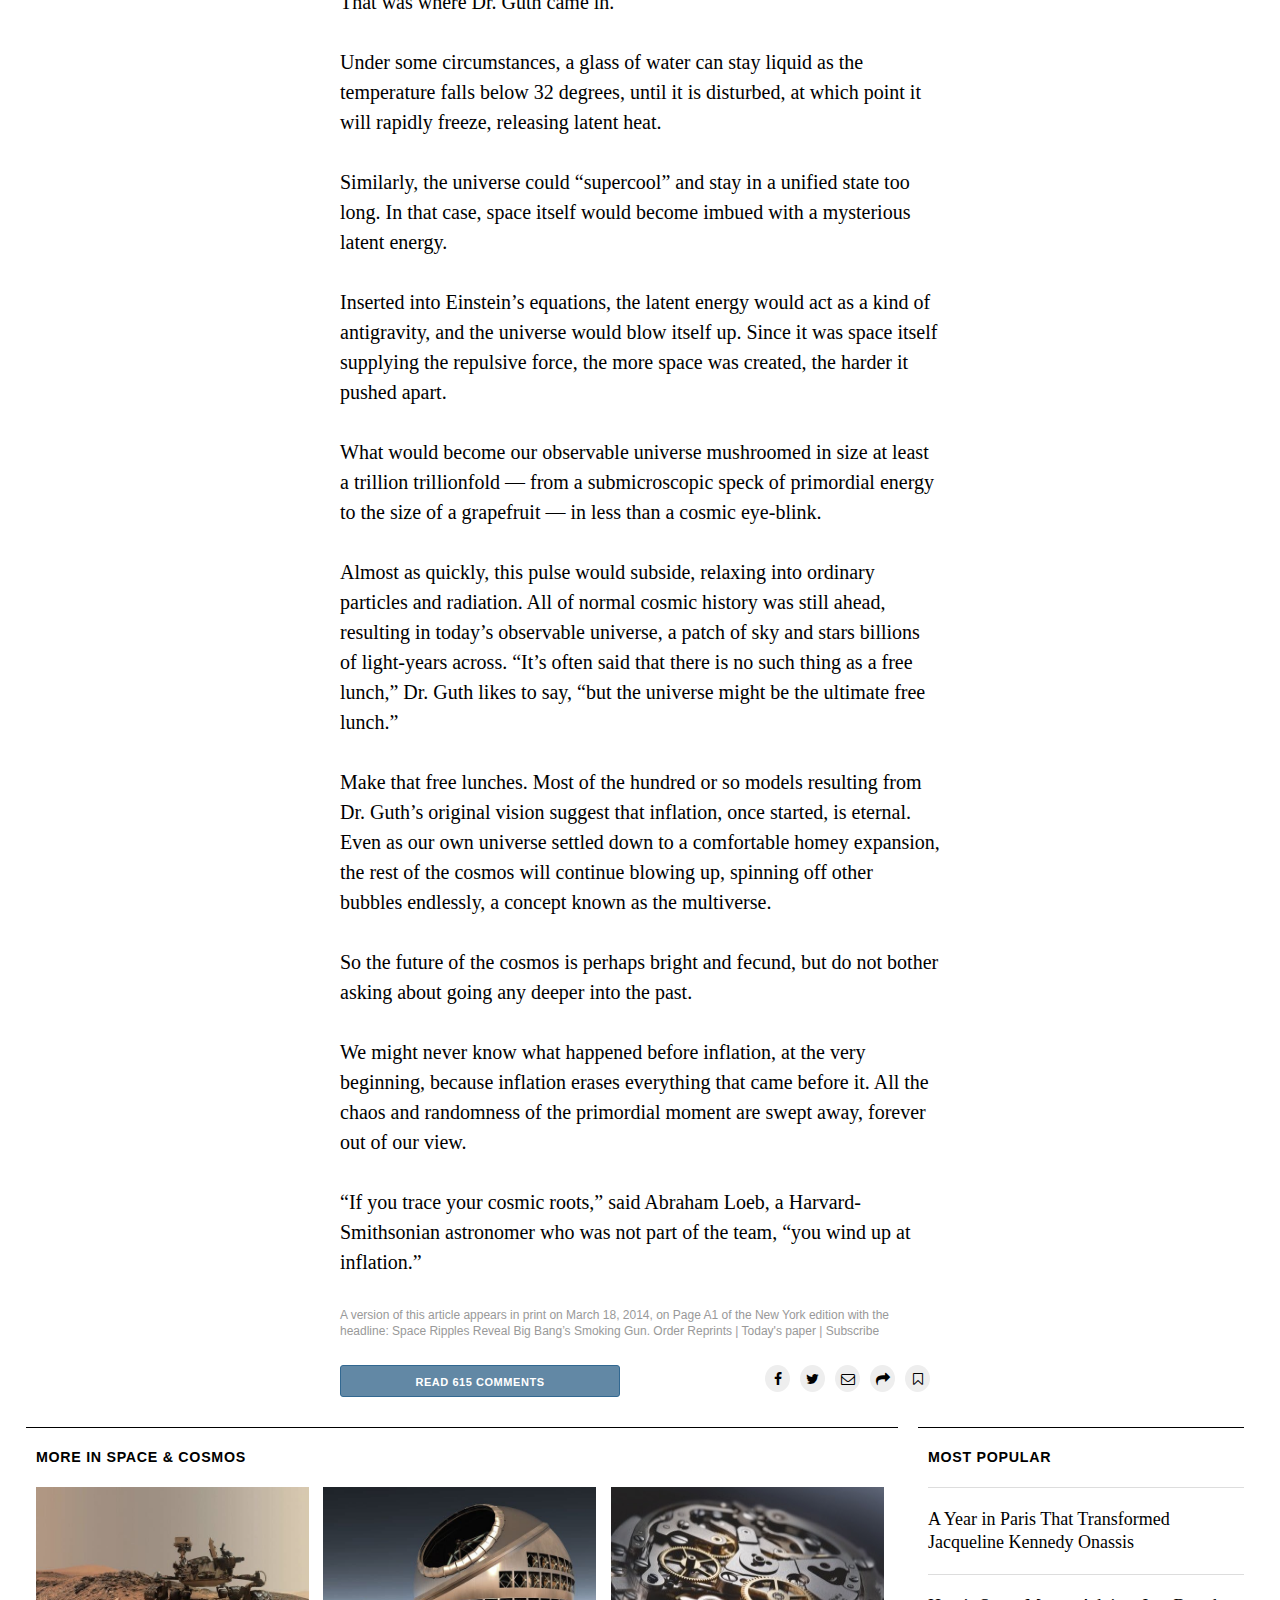
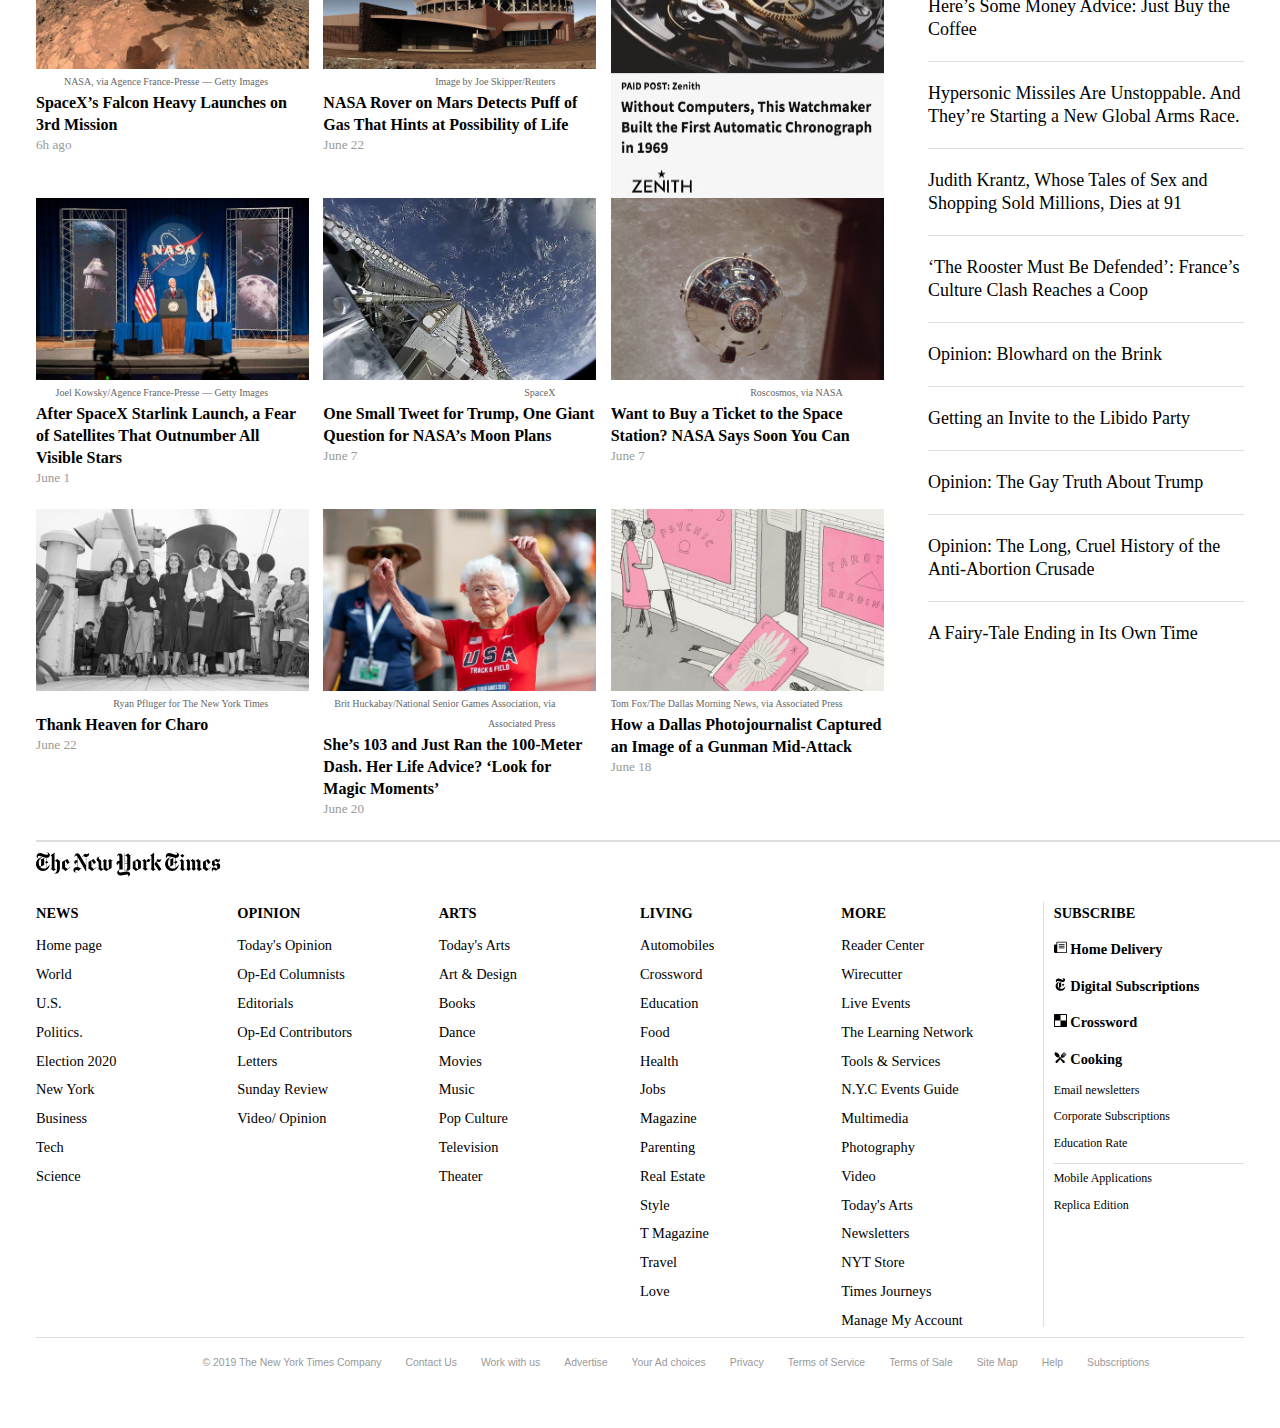
==== commit d95c225b: "fixed css errors" ====
--- a/test.html
+++ b/test.html
@@ -691,7 +691,7 @@
           <a href="#"> <div>Jobs</div> </a><br>
           <a href="#"> <div>Magazine</div> </a><br>
           <a href="#"> <div>Parenting</div> </a><br>
-          <a href="#"> <div>Real Estate</div> </a>
+          <a href="#"> <div>Real Estate</div> </a><br>
           <a href="#"> <div> Style</div> </a><br>
           <a href="#"><div>T Magazine</div></a><br>
           <a href="#"> <div>Travel</div> </a><br>
@@ -707,7 +707,7 @@
           <a href="#"> <div>N.Y.C Events Guide</div> </a><br>
           <a href="#"> <div>Multimedia</div> </a><br>
           <a href="#"> <div>Photography</div> </a><br>
-          <a href="#"> <div>Video</div> </a>
+          <a href="#"> <div>Video</div> </a><br>
           <a href="#"> <div> Today's Arts</div> </a><br>
           <a href="#"><div>Newsletters</div></a><br>
           <a href="#"> <div>NYT Store</div> </a><br>
--- a/style/style.css
+++ b/style/style.css
@@ -15,7 +15,7 @@
   color: #fff;
   font-size: 11px;
   font-weight: 700;
-  letter-spacing: 0.05;
+  letter-spacing: 0.05em;
   line-height: 11px;
   padding: 11px 12px 8px;
   text-transform: uppercase;
@@ -41,10 +41,6 @@
   display: block;
   font-size: 1.4em;
   line-height: 1.6rem;
-  margin-block-start: 0.83em;
-  margin-block-end: 0.83em;
-  margin-inline-start: 0px;
-  margin-inline-end: 0px;
 }
 h3 {
   font-weight: bold;
@@ -67,6 +63,9 @@
   padding-bottom: 10px;
   border-bottom: 1px solid #ddd;
 }
+a:hover {
+  text-decoration: underline;
+}
 .columns {
   font-size: 90%;
 }
@@ -76,16 +75,24 @@
   margin: 0 36px;
   border-top: 2px double #ddd;
 }
-
-.footer-links{
-  display: flex;
-  width: 100%;
-  justify-content: space-around;
-}
 .foot .svg {
   margin-left: 0;
 }
-.summary-text {
+.footer-links {
+  display: flex;
+  width: 100%;
+  height: 50px;
+  margin: 20px 36px;
+  justify-content: center;
+  font-family: nyt-franklin, Arial, Helvetica, sans-serif;
+  font-size: 0.65em;
+}
+.footer-links div a {
+  padding: 0 12px;
+  color: #999;
+}
+.summary-text,
+.story-footer {
   display: flex;
   width: 945px;
 }
